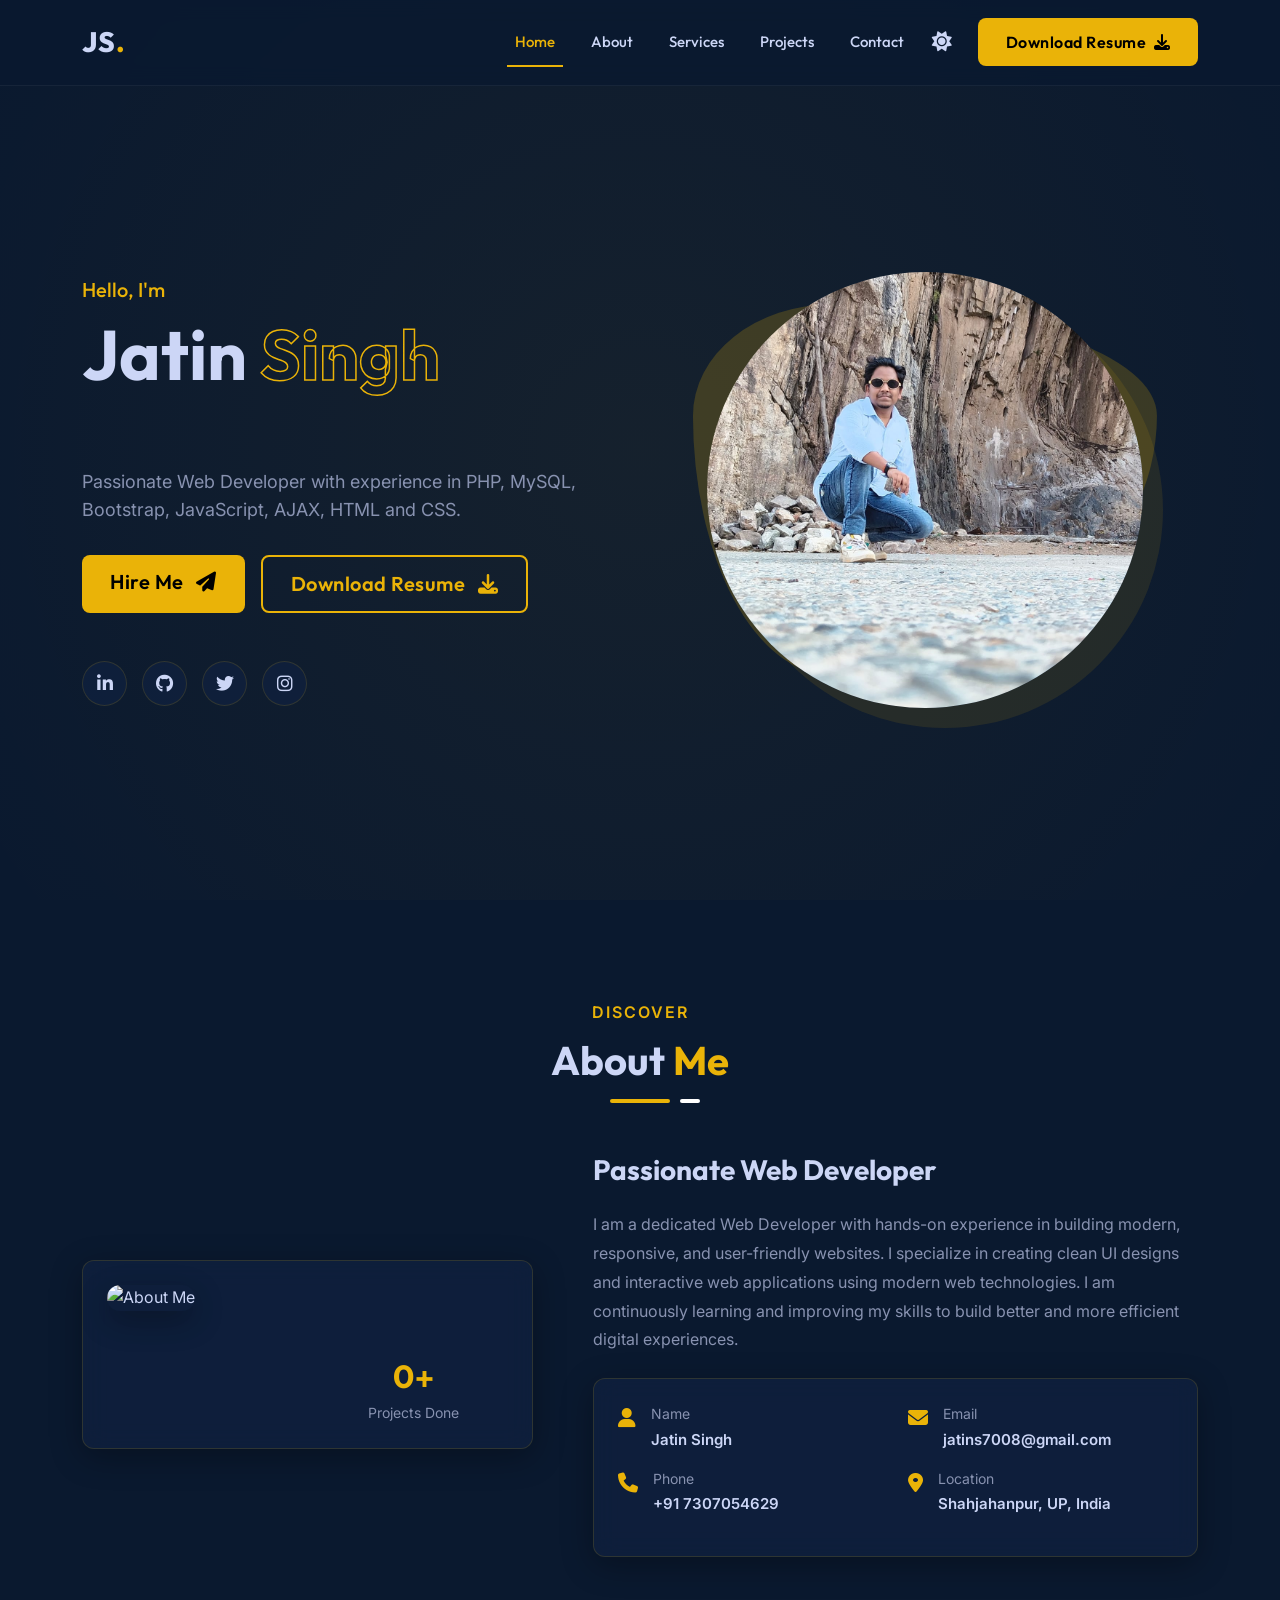
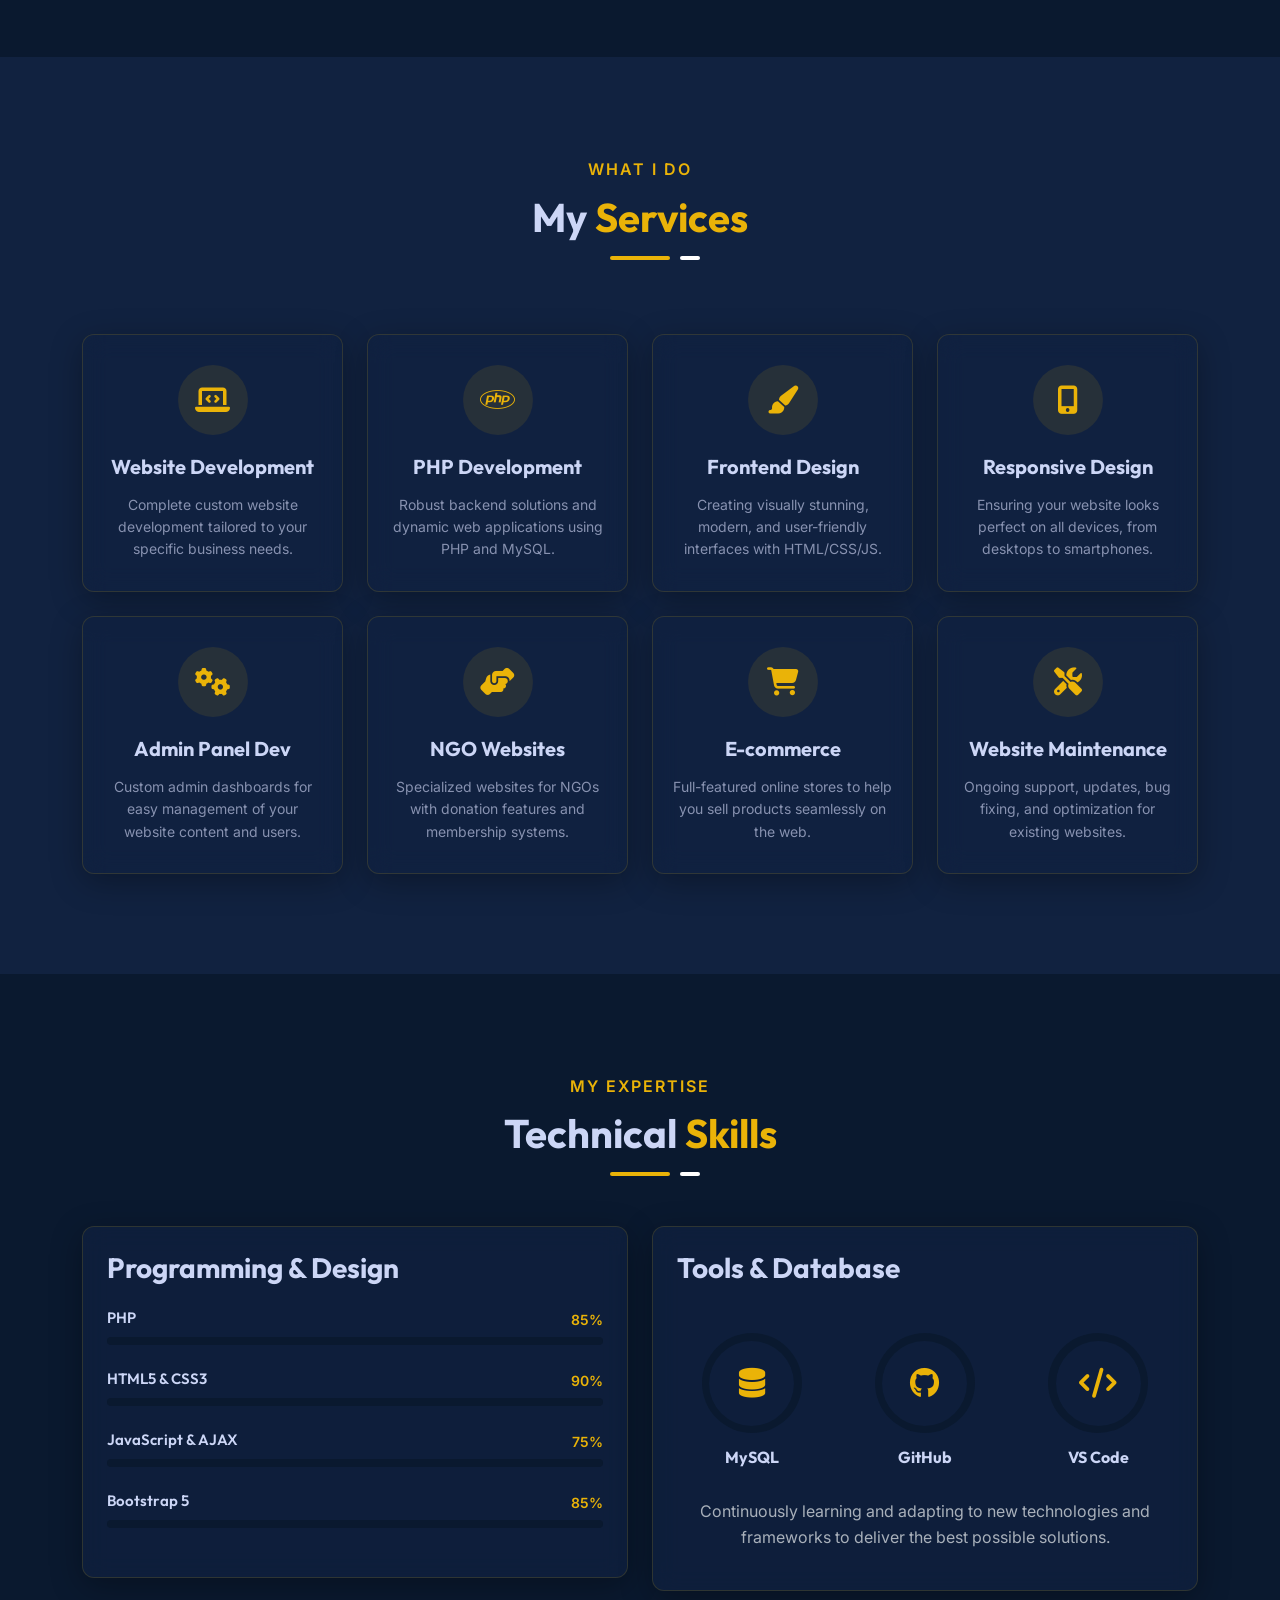
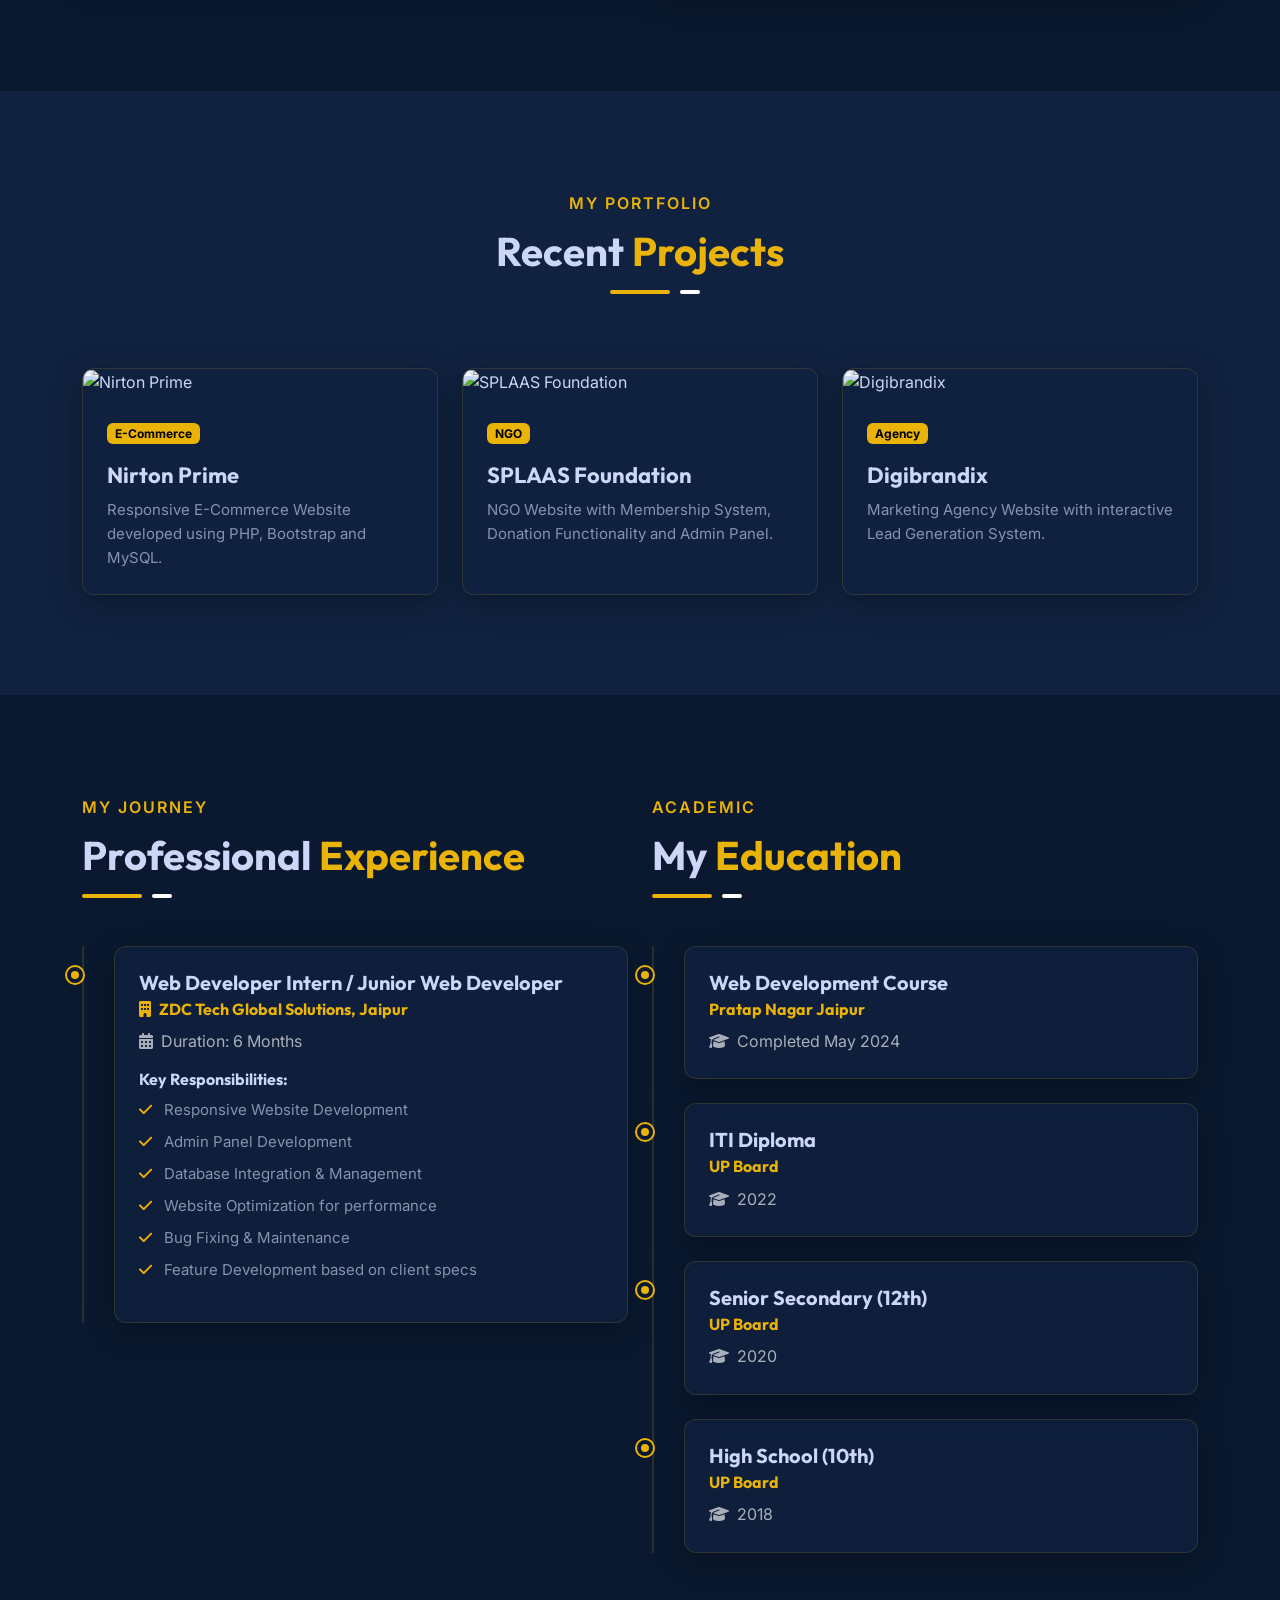
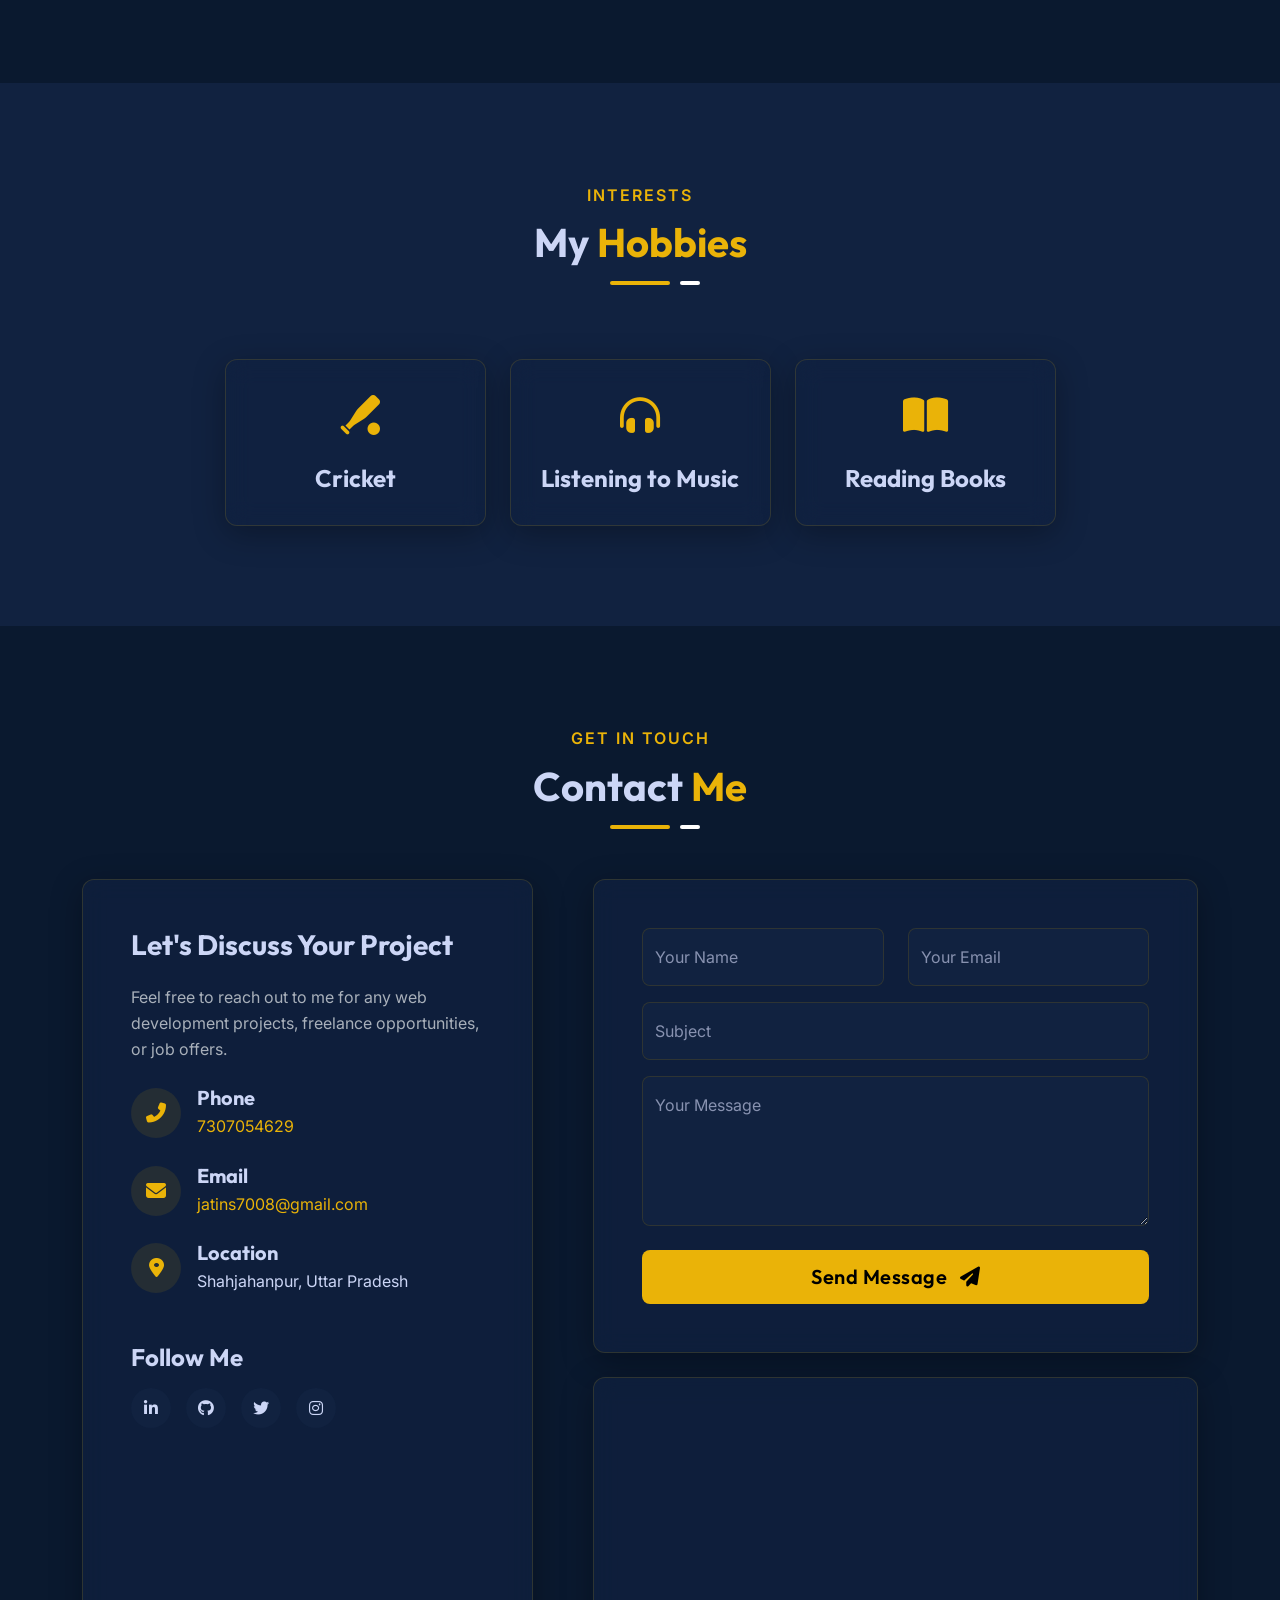
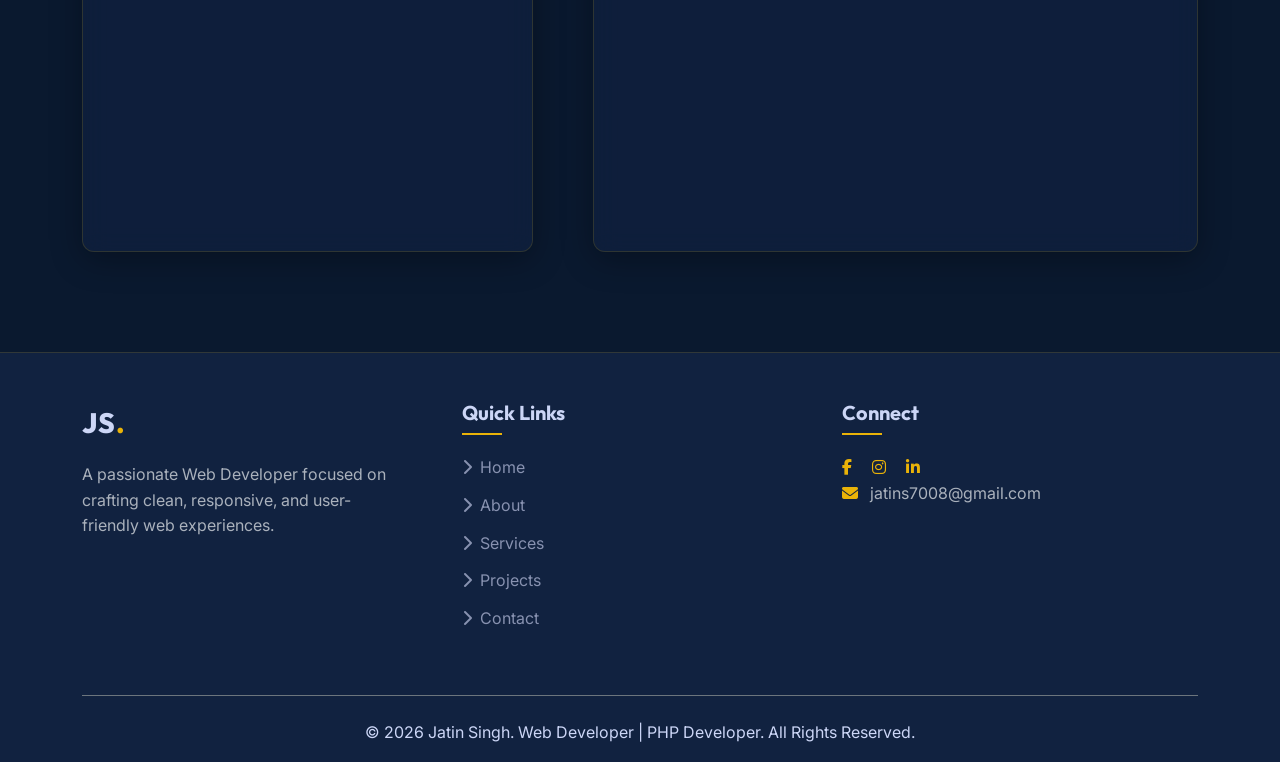
==== index.html @ ca3de773 "Add files via upload" ====
<!DOCTYPE html>
<html lang="en" data-bs-theme="dark">

<head>
    <meta charset="UTF-8">
    <meta name="viewport" content="width=device-width, initial-scale=1.0">
    <title>Jatin Singh | Web Developer</title>
    <meta name="description"
        content="Portfolio of Jatin Singh, a passionate Web Developer skilled in PHP, MySQL, Bootstrap, JavaScript, HTML, and CSS.">
    <meta name="keywords" content="Jatin Singh, Web Developer, PHP Developer, Frontend Designer, Portfolio">

    <!-- Bootstrap 5 CSS -->
    <link href="https://cdn.jsdelivr.net/npm/bootstrap@5.3.2/dist/css/bootstrap.min.css" rel="stylesheet">
    <!-- AOS Animation CSS -->
    <link href="https://unpkg.com/aos@2.3.1/dist/aos.css" rel="stylesheet">
    <!-- Font Awesome -->
    <link rel="stylesheet" href="https://cdnjs.cloudflare.com/ajax/libs/font-awesome/6.4.2/css/all.min.css">
    <!-- Google Fonts -->
    <link
        href="https://fonts.googleapis.com/css2?family=Inter:wght@300;400;500;600;700&family=Outfit:wght@400;500;600;700;800&display=swap"
        rel="stylesheet">
    <!-- Custom CSS -->
    <link rel="stylesheet" href="style.css">
</head>

<body class="dark-mode" id="body">
    <!-- Preloader -->
    <div id="preloader">
        <div class="loader-content">
            <span class="logo-text">JATIN SINGH<span>.</span></span>
            <div class="loading-bar"></div>
        </div>
    </div>

    <!-- Scroll To Top Button -->
    <button id="scrollToTopBtn" title="Go to top"><i class="fas fa-arrow-up"></i></button>
    <!-- Navbar -->
    <nav class="navbar navbar-expand-lg fixed-top glass-navbar" id="navbar">
        <div class="container">
            <a class="navbar-brand logo" href="#home">JS<span>.</span></a>
            <button class="navbar-toggler" type="button" data-bs-toggle="collapse" data-bs-target="#navbarNav"
                aria-controls="navbarNav" aria-expanded="false" aria-label="Toggle navigation">
                <i class="fas fa-bars"></i>
            </button>
            <div class="collapse navbar-collapse" id="navbarNav">
                <ul class="navbar-nav ms-auto align-items-center">
                    <li class="nav-item"><a class="nav-link active" href="#home">Home</a></li>
                    <li class="nav-item"><a class="nav-link" href="#about">About</a></li>
                    <li class="nav-item"><a class="nav-link" href="#services">Services</a></li>
                    <li class="nav-item"><a class="nav-link" href="#projects">Projects</a></li>
                    <li class="nav-item"><a class="nav-link" href="#contact">Contact</a></li>
                    <li class="nav-item">
                        <button id="theme-toggle" class="theme-toggle-btn" aria-label="Toggle theme">
                            <i class="fas fa-sun" id="theme-icon"></i>
                        </button>
                    </li>
                    <li class="nav-item ms-lg-3 mt-3 mt-lg-0">
                        <a href="Jatin_Singh_Professional_Resume (1).pdf" class="btn btn-primary btn-download" download>
                            Download Resume <i class="fas fa-download ms-1"></i>
                        </a>
                    </li>
                </ul>
            </div>
        </div>
    </nav>

    <!-- Hero Section -->
    <section id="home" class="hero-section d-flex align-items-center">
        <div class="animated-bg"></div>
        <div class="container">
            <div class="row align-items-center flex-column-reverse flex-lg-row mt-5 mt-lg-0">
                <div class="col-lg-6 hero-content text-center text-lg-start" data-aos="fade-right"
                    data-aos-duration="1000">
                    <p class="greeting">Hello, I'm</p>
                    <h1 class="name">Jatin <span>Singh</span></h1>
                    <h2 class="typing-container">
                        <span class="typing-text"></span><span class="cursor">&nbsp;</span>
                    </h2>
                    <p class="intro">
                        Passionate Web Developer with experience in PHP, MySQL, Bootstrap, JavaScript, AJAX, HTML and
                        CSS.
                    </p>
                    <div class="hero-buttons d-flex justify-content-center justify-content-lg-start gap-3 mt-4">
                        <a href="#contact" class="btn btn-primary btn-lg">Hire Me <i
                                class="fas fa-paper-plane ms-2"></i></a>
                        <a href="Jatin_Singh_Professional_Resume (1).pdf" class="btn btn-outline-light btn-lg" download>Download Resume
                            <i class="fas fa-download ms-2"></i></a>
                    </div>
                    <div class="social-icons mt-5">
                        <a href="https://www.linkedin.com/jobs/" target="_blank" class="social-icon" aria-label="LinkedIn"><i
                                class="fab fa-linkedin-in"></i></a>
                        <a href="https://github.com/" target="_blank" class="social-icon" aria-label="GitHub"><i
                                class="fab fa-github"></i></a>
                        <a href="https://x.com/" target="_blank" class="social-icon" aria-label="Twitter"><i
                                class="fab fa-twitter"></i></a>
                        <a href="https://www.instagram.com/" target="_blank" class="social-icon" aria-label="Instagram"><i
                                class="fab fa-instagram"></i></a>
                    </div>
                </div>
                <div class="col-lg-6 mb-5 mb-lg-0" data-aos="fade-left" data-aos-duration="1000">
                    <div class="hero-image-container">
                        <div class="blob-shape"></div>
                        <img src="singhjatin.jpeg"
                            alt="Jatin Singh" class="hero-image img-fluid">
                    </div>
                </div>
            </div>
        </div>
    </section>

    <!-- About Section -->
    <section id="about" class="section-padding">
        <div class="container">
            <div class="section-title text-center" data-aos="fade-up">
                <span class="subtitle">Discover</span>
                <h2>About <span>Me</span></h2>
                <div class="line"></div>
            </div>

            <div class="row align-items-center mt-5">
                <div class="col-lg-5" data-aos="fade-right">
                    <div class="about-img-wrapper glass-card p-4">
                        <img src="https://images.unsplash.com/photo-1461749280684-dccba630e2f6?ixlib=rb-4.0.3&auto=format&fit=crop&w=800&q=80"
                            alt="About Me" class="img-fluid rounded-4 mb-3">
                        <div class="row text-center mt-4">
                            <div class="col-6">
                            </div>
                            <div class="col-6">
                                <div class="stat-box">
                                    <h3 class="counter" data-target="15">0</h3><span>+</span>
                                    <p>Projects Done</p>
                                </div>
                            </div>
                        </div>
                    </div>
                </div>
                <div class="col-lg-7 mt-5 mt-lg-0 ps-lg-5" data-aos="fade-left">
<h3 class="mb-4">Passionate Web Developer</h3>
<p class="about-text">
I am a dedicated Web Developer with hands-on experience in building modern, responsive, and user-friendly websites. 
I specialize in creating clean UI designs and interactive web applications using modern web technologies. 
I am continuously learning and improving my skills to build better and more efficient digital experiences.
</p>
                    <div class="profile-info glass-card p-4 mt-4">
                        <div class="row">
                            <div class="col-md-6 mb-3">
                                <div class="info-item">
                                    <i class="fas fa-user"></i>
                                    <div>
                                        <span class="label">Name</span>
                                        <span class="value">Jatin Singh</span>
                                    </div>
                                </div>
                            </div>
                            <div class="col-md-6 mb-3">
                                <div class="info-item">
                                    <i class="fas fa-envelope"></i>
                                    <div>
                                        <span class="label">Email</span>
                                        <span class="value"><a
                                                href="mailto:jatins7008@gmail.com">jatins7008@gmail.com</a></span>
                                    </div>
                                </div>
                            </div>
                            <div class="col-md-6 mb-3">
                                <div class="info-item">
                                    <i class="fas fa-phone"></i>
                                    <div>
                                        <span class="label">Phone</span>
                                        <span class="value"><a href="tel:+917307054629">+91 7307054629</a></span>
                                    </div>
                                </div>
                            </div>
                            <div class="col-md-6 mb-3">
                                <div class="info-item">
                                    <i class="fas fa-map-marker-alt"></i>
                                    <div>
                                        <span class="label">Location</span>
                                        <span class="value">Shahjahanpur, UP, India</span>
                                    </div>
                                </div>
                            </div>
                        </div>
                    </div>
                </div>
            </div>
        </div>
    </section>

    <!-- Services Section -->
    <section id="services" class="section-padding bg-alt">
        <div class="container">
            <div class="section-title text-center" data-aos="fade-up">
                <span class="subtitle">What I Do</span>
                <h2>My <span>Services</span></h2>
                <div class="line"></div>
            </div>

            <div class="row mt-5 g-4">
                <!-- Service 1 -->
                <div class="col-lg-3 col-md-6" data-aos="fade-up" data-aos-delay="100">
                    <div class="service-card glass-card">
                        <div class="icon-box"><i class="fas fa-laptop-code"></i></div>
                        <h3>Website Development</h3>
                        <p>Complete custom website development tailored to your specific business needs.</p>
                    </div>
                </div>
                <!-- Service 2 -->
                <div class="col-lg-3 col-md-6" data-aos="fade-up" data-aos-delay="200">
                    <div class="service-card glass-card">
                        <div class="icon-box"><i class="fab fa-php"></i></div>
                        <h3>PHP Development</h3>
                        <p>Robust backend solutions and dynamic web applications using PHP and MySQL.</p>
                    </div>
                </div>
                <!-- Service 3 -->
                <div class="col-lg-3 col-md-6" data-aos="fade-up" data-aos-delay="300">
                    <div class="service-card glass-card">
                        <div class="icon-box"><i class="fas fa-paint-brush"></i></div>
                        <h3>Frontend Design</h3>
                        <p>Creating visually stunning, modern, and user-friendly interfaces with HTML/CSS/JS.</p>
                    </div>
                </div>
                <!-- Service 4 -->
                <div class="col-lg-3 col-md-6" data-aos="fade-up" data-aos-delay="400">
                    <div class="service-card glass-card">
                        <div class="icon-box"><i class="fas fa-mobile-alt"></i></div>
                        <h3>Responsive Design</h3>
                        <p>Ensuring your website looks perfect on all devices, from desktops to smartphones.</p>
                    </div>
                </div>
                <!-- Service 5 -->
                <div class="col-lg-3 col-md-6" data-aos="fade-up" data-aos-delay="500">
                    <div class="service-card glass-card">
                        <div class="icon-box"><i class="fas fa-cogs"></i></div>
                        <h3>Admin Panel Dev</h3>
                        <p>Custom admin dashboards for easy management of your website content and users.</p>
                    </div>
                </div>
                <!-- Service 6 -->
                <div class="col-lg-3 col-md-6" data-aos="fade-up" data-aos-delay="600">
                    <div class="service-card glass-card">
                        <div class="icon-box"><i class="fas fa-hands-helping"></i></div>
                        <h3>NGO Websites</h3>
                        <p>Specialized websites for NGOs with donation features and membership systems.</p>
                    </div>
                </div>
                <!-- Service 7 -->
                <div class="col-lg-3 col-md-6" data-aos="fade-up" data-aos-delay="700">
                    <div class="service-card glass-card">
                        <div class="icon-box"><i class="fas fa-shopping-cart"></i></div>
                        <h3>E-commerce</h3>
                        <p>Full-featured online stores to help you sell products seamlessly on the web.</p>
                    </div>
                </div>
                <!-- Service 8 -->
                <div class="col-lg-3 col-md-6" data-aos="fade-up" data-aos-delay="800">
                    <div class="service-card glass-card">
                        <div class="icon-box"><i class="fas fa-tools"></i></div>
                        <h3>Website Maintenance</h3>
                        <p>Ongoing support, updates, bug fixing, and optimization for existing websites.</p>
                    </div>
                </div>
            </div>
        </div>
    </section>

    <!-- Skills Section -->
    <section id="skills" class="section-padding">
        <div class="container">
            <div class="section-title text-center" data-aos="fade-up">
                <span class="subtitle">My Expertise</span>
                <h2>Technical <span>Skills</span></h2>
                <div class="line"></div>
            </div>

            <div class="row mt-5">
                <div class="col-lg-6" data-aos="fade-right">
                    <div class="skills-content glass-card p-4">
                        <h3 class="mb-4">Programming & Design</h3>

                        <div class="skill-item">
                            <div class="d-flex justify-content-between">
                                <h5>PHP</h5>
                                <span>85%</span>
                            </div>
                            <div class="progress">
                                <div class="progress-bar" role="progressbar" style="width: 0%" data-width="85%"></div>
                            </div>
                        </div>

                        <div class="skill-item">
                            <div class="d-flex justify-content-between">
                                <h5>HTML5 & CSS3</h5>
                                <span>90%</span>
                            </div>
                            <div class="progress">
                                <div class="progress-bar" role="progressbar" style="width: 0%" data-width="90%"></div>
                            </div>
                        </div>

                        <div class="skill-item">
                            <div class="d-flex justify-content-between">
                                <h5>JavaScript & AJAX</h5>
                                <span>75%</span>
                            </div>
                            <div class="progress">
                                <div class="progress-bar" role="progressbar" style="width: 0%" data-width="75%"></div>
                            </div>
                        </div>

                        <div class="skill-item">
                            <div class="d-flex justify-content-between">
                                <h5>Bootstrap 5</h5>
                                <span>85%</span>
                            </div>
                            <div class="progress">
                                <div class="progress-bar" role="progressbar" style="width: 0%" data-width="85%"></div>
                            </div>
                        </div>
                    </div>
                </div>

                <div class="col-lg-6 mt-4 mt-lg-0" data-aos="fade-left">
                    <div class="skills-content glass-card p-4 h-100">
                        <h3 class="mb-4">Tools & Database</h3>

                        <div class="row text-center mt-4 g-4">
                            <div class="col-6 col-md-4">
                                <div class="circular-skill">
                                    <div class="circle" data-percent="80">
                                        <i class="fas fa-database text-primary"></i>
                                    </div>
                                    <h4>MySQL</h4>
                                </div>
                            </div>
                            <div class="col-6 col-md-4">
                                <div class="circular-skill">
                                    <div class="circle" data-percent="75">
                                        <i class="fab fa-github text-primary"></i>
                                    </div>
                                    <h4>GitHub</h4>
                                </div>
                            </div>
                            <div class="col-6 col-md-4">
                                <div class="circular-skill">
                                    <div class="circle" data-percent="90">
                                        <i class="fas fa-code text-primary"></i>
                                    </div>
                                    <h4>VS Code</h4>
                                </div>
                            </div>
                        </div>
                        <div class="mt-4 text-center">
                            <p class="text-muted">Continuously learning and adapting to new technologies and frameworks
                                to deliver the best possible solutions.</p>
                        </div>
                    </div>
                </div>
            </div>
        </div>
    </section>

    <!-- Projects Section -->
    <section id="projects" class="section-padding bg-alt">
        <div class="container">
            <div class="section-title text-center" data-aos="fade-up">
                <span class="subtitle">My Portfolio</span>
                <h2>Recent <span>Projects</span></h2>
                <div class="line"></div>
            </div>

            <div class="row mt-5 g-4">
                <!-- Project 1 -->
                <div class="col-lg-4 col-md-6" data-aos="fade-up" data-aos-delay="100">
                    <div class="project-card glass-card">
                        <div class="project-img">
                            <img src="https://images.unsplash.com/photo-1661956602116-aa6865609028?ixlib=rb-4.0.3&auto=format&fit=crop&w=800&q=80"
                                alt="Nirton Prime" class="img-fluid">
                            <div class="project-overlay">
                                <a href="https://nirtonprime.in" target="_blank" class="btn btn-primary btn-sm mx-1"><i
                                        class="fas fa-external-link-alt"></i> Live</a>
                                <button class="btn btn-light btn-sm mx-1" data-bs-toggle="modal"
                                    data-bs-target="#projectModal1"><i class="fas fa-info-circle"></i> Details</button>
                            </div>
                        </div>
                        <div class="project-content p-4">
                            <span class="badge bg-primary mb-2">E-Commerce</span>
                            <h3>Nirton Prime</h3>
                            <p>Responsive E-Commerce Website developed using PHP, Bootstrap and MySQL.</p>
                        </div>
                    </div>
                </div>

                <!-- Project 2 -->
                <div class="col-lg-4 col-md-6" data-aos="fade-up" data-aos-delay="200">
                    <div class="project-card glass-card">
                        <div class="project-img">
                            <img src="https://images.unsplash.com/photo-1469571486292-0ba58a3f068b?ixlib=rb-4.0.3&auto=format&fit=crop&w=800&q=80"
                                alt="SPLAAS Foundation" class="img-fluid">
                            <div class="project-overlay">
                                <a href="https://splaas.in" target="_blank" class="btn btn-primary btn-sm mx-1"><i
                                        class="fas fa-external-link-alt"></i> Live</a>
                                <button class="btn btn-light btn-sm mx-1" data-bs-toggle="modal"
                                    data-bs-target="#projectModal2"><i class="fas fa-info-circle"></i> Details</button>
                            </div>
                        </div>
                        <div class="project-content p-4">
                            <span class="badge bg-primary mb-2">NGO</span>
                            <h3>SPLAAS Foundation</h3>
                            <p>NGO Website with Membership System, Donation Functionality and Admin Panel.</p>
                        </div>
                    </div>
                </div>

                <!-- Project 3 -->
                <div class="col-lg-4 col-md-6" data-aos="fade-up" data-aos-delay="300">
                    <div class="project-card glass-card">
                        <div class="project-img">
                            <img src="https://images.unsplash.com/photo-1460925895917-afdab827c52f?ixlib=rb-4.0.3&auto=format&fit=crop&w=800&q=80"
                                alt="Digibrandix" class="img-fluid">
                            <div class="project-overlay">
                                <a href="https://digibrandix.com" target="_blank" class="btn btn-primary btn-sm mx-1"><i
                                        class="fas fa-external-link-alt"></i> Live</a>
                                <button class="btn btn-light btn-sm mx-1" data-bs-toggle="modal"
                                    data-bs-target="#projectModal3"><i class="fas fa-info-circle"></i> Details</button>
                            </div>
                        </div>
                        <div class="project-content p-4">
                            <span class="badge bg-primary mb-2">Agency</span>
                            <h3>Digibrandix</h3>
                            <p>Marketing Agency Website with interactive Lead Generation System.</p>
                        </div>
                    </div>
                </div>
            </div>
        </div>
    </section>

    <!-- Project Modals -->
    <!-- Modal 1 -->
    <div class="modal fade" id="projectModal1" tabindex="-1" aria-hidden="true">
        <div class="modal-dialog modal-dialog-centered">
            <div class="modal-content glass-card border-0">
                <div class="modal-header border-bottom-0">
                    <h5 class="modal-title">Nirton Prime Details</h5>
                    <button type="button" class="btn-close btn-close-white" data-bs-dismiss="modal"
                        aria-label="Close"></button>
                </div>
                <div class="modal-body">
                    <img src="https://images.unsplash.com/photo-1661956602116-aa6865609028?ixlib=rb-4.0.3&auto=format&fit=crop&w=800&q=80"
                        class="img-fluid rounded mb-3" alt="Nirton Prime">
                    <p>A full-fledged responsive E-Commerce platform built from scratch. Features include product
                        catalog, shopping cart, user authentication, and secure checkout simulation.</p>
                    <div class="mt-3">
                        <strong>Technologies Used:</strong>
                        <div class="mt-2">
                            <span class="badge bg-secondary me-1">PHP</span>
                            <span class="badge bg-secondary me-1">MySQL</span>
                            <span class="badge bg-secondary me-1">Bootstrap 5</span>
                            <span class="badge bg-secondary">JavaScript</span>
                        </div>
                    </div>
                </div>
            </div>
        </div>
    </div>

    <!-- Modal 2 -->
    <div class="modal fade" id="projectModal2" tabindex="-1" aria-hidden="true">
        <div class="modal-dialog modal-dialog-centered">
            <div class="modal-content glass-card border-0">
                <div class="modal-header border-bottom-0">
                    <h5 class="modal-title">SPLAAS Foundation Details</h5>
                    <button type="button" class="btn-close btn-close-white" data-bs-dismiss="modal"
                        aria-label="Close"></button>
                </div>
                <div class="modal-body">
                    <img src="https://images.unsplash.com/photo-1469571486292-0ba58a3f068b?ixlib=rb-4.0.3&auto=format&fit=crop&w=800&q=80"
                        class="img-fluid rounded mb-3" alt="SPLAAS Foundation">
                    <p>A comprehensive web portal for an NGO. Includes custom membership registration, secure donation
                        flow tracking, and a powerful admin panel to manage records and content.</p>
                    <div class="mt-3">
                        <strong>Technologies Used:</strong>
                        <div class="mt-2">
                            <span class="badge bg-secondary me-1">PHP</span>
                            <span class="badge bg-secondary me-1">MySQL</span>
                            <span class="badge bg-secondary me-1">AJAX</span>
                            <span class="badge bg-secondary">Bootstrap</span>
                        </div>
                    </div>
                </div>
            </div>
        </div>
    </div>

    <!-- Modal 3 -->
    <div class="modal fade" id="projectModal3" tabindex="-1" aria-hidden="true">
        <div class="modal-dialog modal-dialog-centered">
            <div class="modal-content glass-card border-0">
                <div class="modal-header border-bottom-0">
                    <h5 class="modal-title">Digibrandix Details</h5>
                    <button type="button" class="btn-close btn-close-white" data-bs-dismiss="modal"
                        aria-label="Close"></button>
                </div>
                <div class="modal-body">
                    <img src="https://images.unsplash.com/photo-1460925895917-afdab827c52f?ixlib=rb-4.0.3&auto=format&fit=crop&w=800&q=80"
                        class="img-fluid rounded mb-3" alt="Digibrandix">
                    <p>A sleek, high-performance website for a marketing agency designed to maximize conversions.
                        Integrates a custom lead generation system and CRM connection.</p>
                    <div class="mt-3">
                        <strong>Technologies Used:</strong>
                        <div class="mt-2">
                            <span class="badge bg-secondary me-1">HTML5/CSS3</span>
                            <span class="badge bg-secondary me-1">JavaScript</span>
                            <span class="badge bg-secondary me-1">PHP</span>
                            <span class="badge bg-secondary">MySQL</span>
                        </div>
                    </div>
                </div>
            </div>
        </div>
    </div>

    <!-- Experience & Education Section -->
    <section id="resume" class="section-padding">
        <div class="container">
            <div class="row">
                <!-- Experience -->
                <div class="col-lg-6 mb-5 mb-lg-0" data-aos="fade-right">
                    <div class="section-title mb-5">
                        <span class="subtitle">My Journey</span>
                        <h2>Professional <span>Experience</span></h2>
                        <div class="line ms-0"></div>
                    </div>

                    <div class="timeline-wrapper">
                        <div class="timeline-item glass-card p-4">
                            <div class="timeline-dot"></div>
                            <h4 class="role">Web Developer Intern / Junior Web Developer</h4>
                            <h5 class="company text-primary"><i class="fas fa-building me-2"></i>ZDC Tech Global
                                Solutions, Jaipur</h5>
                            <span class="duration text-muted d-block mb-3"><i
                                    class="fas fa-calendar-alt me-2"></i>Duration: 6 Months</span>

                            <h6 class="mb-2">Key Responsibilities:</h6>
                            <ul class="responsibilities-list">
                                <li><i class="fas fa-check text-primary me-2"></i> Responsive Website Development</li>
                                <li><i class="fas fa-check text-primary me-2"></i> Admin Panel Development</li>
                                <li><i class="fas fa-check text-primary me-2"></i> Database Integration & Management
                                </li>
                                <li><i class="fas fa-check text-primary me-2"></i> Website Optimization for performance
                                </li>
                                <li><i class="fas fa-check text-primary me-2"></i> Bug Fixing & Maintenance</li>
                                <li><i class="fas fa-check text-primary me-2"></i> Feature Development based on client
                                    specs</li>
                            </ul>
                        </div>
                    </div>
                </div>

                <!-- Education -->
                <div class="col-lg-6" data-aos="fade-left">
                    <div class="section-title mb-5">
                        <span class="subtitle">Academic</span>
                        <h2>My <span>Education</span></h2>
                        <div class="line ms-0"></div>
                    </div>

                    <div class="timeline-wrapper">
                        <div class="timeline-item glass-card p-4 mb-4">
                            <div class="timeline-dot"></div>
                            <h4>Web Development Course</h4>
                            <h5 class="institution text-primary">Pratap Nagar Jaipur</h5>
                            <span class="year text-muted"><i class="fas fa-graduation-cap me-2"></i>Completed May
                                2024</span>
                        </div>

                        <div class="timeline-item glass-card p-4 mb-4">
                            <div class="timeline-dot"></div>
                            <h4>ITI Diploma</h4>
                            <h5 class="institution text-primary">UP Board</h5>
                            <span class="year text-muted"><i class="fas fa-graduation-cap me-2"></i>2022</span>
                        </div>

                        <div class="timeline-item glass-card p-4 mb-4">
                            <div class="timeline-dot"></div>
                            <h4>Senior Secondary (12th)</h4>
                            <h5 class="institution text-primary">UP Board</h5>
                            <span class="year text-muted"><i class="fas fa-graduation-cap me-2"></i>2020</span>
                        </div>

                        <div class="timeline-item glass-card p-4">
                            <div class="timeline-dot"></div>
                            <h4>High School (10th)</h4>
                            <h5 class="institution text-primary">UP Board</h5>
                            <span class="year text-muted"><i class="fas fa-graduation-cap me-2"></i>2018</span>
                        </div>
                    </div>
                </div>
            </div>
        </div>
    </section>

    <!-- Hobbies Section -->
    <section id="hobbies" class="section-padding bg-alt">
        <div class="container">
            <div class="section-title text-center" data-aos="fade-up">
                <span class="subtitle">Interests</span>
                <h2>My <span>Hobbies</span></h2>
                <div class="line"></div>
            </div>

            <div class="row justify-content-center mt-5 g-4">
                <div class="col-lg-3 col-md-4 col-sm-6" data-aos="zoom-in" data-aos-delay="100">
                    <div class="hobby-card glass-card text-center p-4">
                        <div class="hobby-icon mb-3">
                            <i class="fas fa-cricket"></i>
                            <!-- Note: Using baseball-bat-ball or similar if cricket missing, but let's use a generic ball or person-batting -->
                            <i class="fas fa-baseball-bat-ball"></i>
                        </div>
                        <h4>Cricket</h4>
                    </div>
                </div>
                <div class="col-lg-3 col-md-4 col-sm-6" data-aos="zoom-in" data-aos-delay="200">
                    <div class="hobby-card glass-card text-center p-4">
                        <div class="hobby-icon mb-3">
                            <i class="fas fa-headphones-alt"></i>
                        </div>
                        <h4>Listening to Music</h4>
                    </div>
                </div>
                <div class="col-lg-3 col-md-4 col-sm-6" data-aos="zoom-in" data-aos-delay="300">
                    <div class="hobby-card glass-card text-center p-4">
                        <div class="hobby-icon mb-3">
                            <i class="fas fa-book-open"></i>
                        </div>
                        <h4>Reading Books</h4>
                    </div>
                </div>
            </div>
        </div>
    </section>

    <!-- Contact Section -->
    <section id="contact" class="section-padding">
        <div class="container">
            <div class="section-title text-center" data-aos="fade-up">
                <span class="subtitle">Get In Touch</span>
                <h2>Contact <span>Me</span></h2>
                <div class="line"></div>
            </div>

            <div class="row mt-5">
                <div class="col-lg-5 mb-5 mb-lg-0" data-aos="fade-right">
                    <div class="contact-info glass-card p-5 h-100">
                        <h3 class="mb-4">Let's Discuss Your Project</h3>
                        <p class="text-muted mb-4">Feel free to reach out to me for any web development projects,
                            freelance opportunities, or job offers.</p>

                        <div class="contact-item d-flex align-items-center mb-4">
                            <div class="icon-box-sm">
                                <i class="fas fa-phone-alt"></i>
                            </div>
                            <div class="ms-3">
                                <h5 class="mb-1">Phone</h5>
                                <a href="tel:+917307054629" class="text-decoration-none">7307054629</a>
                            </div>
                        </div>

                        <div class="contact-item d-flex align-items-center mb-4">
                            <div class="icon-box-sm">
                                <i class="fas fa-envelope"></i>
                            </div>
                            <div class="ms-3">
                                <h5 class="mb-1">Email</h5>
                                <a href="mailto:jatins7008@gmail.com"
                                    class="text-decoration-none">jatins7008@gmail.com</a>
                            </div>
                        </div>

                        <div class="contact-item d-flex align-items-center mb-5">
                            <div class="icon-box-sm">
                                <i class="fas fa-map-marker-alt"></i>
                            </div>
                            <div class="ms-3">
                                <h5 class="mb-1">Location</h5>
                                <span>Shahjahanpur, Uttar Pradesh</span>
                            </div>
                        </div>

                        <h4>Follow Me</h4>
                        <div class="social-icons-contact mt-3">
                            <a href="https://www.linkedin.com/jobs/" class="social-icon-sm"><i class="fab fa-linkedin-in"></i></a>
                            <a href="https://github.com/" class="social-icon-sm"><i class="fab fa-github"></i></a>
                            <a href="https://x.com/" class="social-icon-sm"><i class="fab fa-twitter"></i></a>
                            <a href="" class="social-icon-sm"><i class="fab fa-instagram"></i></a>
                        </div>
                    </div>
                </div>

                <div class="col-lg-7 ps-lg-5" data-aos="fade-left">
                    <div class="contact-form-wrapper glass-card p-5">
                        <form id="contactForm">
                            <div class="row">
                                <div class="col-md-6 mb-3">
                                    <div class="form-floating">
                                        <input type="text" name="name" class="form-control" id="name"
                                            placeholder="Your Name" required>
                                        <label for="name">Your Name</label>
                                    </div>
                                </div>
                                <div class="col-md-6 mb-3">
                                    <div class="form-floating">
                                        <input type="email" name="email" class="form-control" id="email"
                                            placeholder="Your Email" required>
                                        <label for="email">Your Email</label>
                                    </div>
                                </div>
                                <div class="col-12 mb-3">
                                    <div class="form-floating">
                                        <input type="text" name="subject" class="form-control" id="subject"
                                            placeholder="Subject" required>
                                        <label for="subject">Subject</label>
                                    </div>
                                </div>
                                <div class="col-12 mb-4">
                                    <div class="form-floating">
                                        <textarea name="message" class="form-control" id="message" placeholder="Message"
                                            style="height: 150px" required></textarea>
                                        <label for="message">Your Message</label>
                                    </div>
                                </div>
                                <div class="col-12">
                                    <button type="submit" class="btn btn-primary btn-lg w-100">Send Message <i
                                            class="fas fa-paper-plane ms-2"></i></button>
                                </div>
                            </div>
                        </form>
                    </div>

                    <!-- Map Placeholder -->
                    <div class="map-container glass-card p-2 mt-4" data-aos="fade-up">
                        <iframe
                            src="https://www.google.com/maps/embed?pb=!1m18!1m12!1m3!1d14109.924970551272!2d79.90359744106118!3d27.85648368140479!2m3!1f0!2f0!3f0!3m2!1i1024!2i768!4f13.1!3m3!1m2!1s0x399fa34bb3f2cf65%3A0x32c47eeeb488eeb0!2sDalel%20Ganj%2C%20Shahjahanpur%2C%20Uttar%20Pradesh%20242001!5e0!3m2!1sen!2sin!4v1781244238544!5m2!1sen!2sin"
                            width="600" height="450" style="border:0;" allowfullscreen="" loading="lazy"
                            referrerpolicy="no-referrer-when-downgrade"></iframe>
                    </div>
                </div>
            </div>
        </div>
    </section>

    <!-- Footer -->
    <footer class="footer pt-5 pb-3">
        <div class="container">
            <div class="row">
                <div class="col-lg-4 mb-4 mb-lg-0">
                    <a class="navbar-brand logo mb-3 d-block" href="#home">JS<span>.</span></a>
                    <p class="text-muted pe-lg-5">A passionate Web Developer focused on crafting clean, responsive, and
                        user-friendly web experiences.</p>
                </div>
                <div class="col-lg-4 mb-4 mb-lg-0">
                    <h4 class="footer-title">Quick Links</h4>
                    <ul class="footer-links">
                        <li><a href="#home"><i class="fas fa-chevron-right me-2"></i>Home</a></li>
                        <li><a href="#about"><i class="fas fa-chevron-right me-2"></i>About</a></li>
                        <li><a href="#services"><i class="fas fa-chevron-right me-2"></i>Services</a></li>
                        <li><a href="#projects"><i class="fas fa-chevron-right me-2"></i>Projects</a></li>
                        <li><a href="#contact"><i class="fas fa-chevron-right me-2"></i>Contact</a></li>
                    </ul>
                </div>
                <div class="col-lg-4">
                    <h4 class="footer-title">Connect</h4>
                    <!-- Facebook -->
<a href="https://www.facebook.com/singh.shabh.3979" class="me-3">
  <i class="fab fa-facebook-f"></i>
</a>

<!-- Instagram -->
<a href="https://www.instagram.com/" class="me-3">
  <i class="fab fa-instagram"></i>
</a>

<!-- LinkedIn -->
<a href="https://www.linkedin.com/jobs/">
  <i class="fab fa-linkedin-in"></i>
</a>
    <p class="text-muted"><i class="fas fa-envelope me-2 text-primary"></i> jatins7008@gmail.com</p>
                </div>
            </div>

            <div class="footer-bottom text-center mt-5 pt-4 border-top border-secondary">
                <p class="mb-0">&copy; 2026 Jatin Singh. Web Developer | PHP Developer. All Rights Reserved.</p>
            </div>
        </div>
    </footer>

    <!-- Scripts -->
    <!-- Bootstrap JS Bundle with Popper -->
    <script src="https://cdn.jsdelivr.net/npm/bootstrap@5.3.2/dist/js/bootstrap.bundle.min.js"></script>
    <!-- AOS Animation JS -->
    <script src="https://unpkg.com/aos@2.3.1/dist/aos.js"></script>
    <!-- Typed JS -->
    <script src="https://cdn.jsdelivr.net/npm/typed.js@2.0.12"></script>
    <!-- Custom JS -->
    <script src="script.js"></script>
</body>

</html>
---- style.css ----
/* =========================================
   Variables & Theme Defaults
   ========================================= */
:root {
    /* Colors - Dark Theme (Default) */
    --primary-color: #eab308; /* Gold Accent */
    --primary-hover: #ca8a04;
    --bg-main: #0a192f; /* Dark Blue */
    --bg-alt: #112240; /* Lighter Dark Blue */
    --text-main: #ccd6f6; /* White/Light Blue */
    --text-muted: #8892b0;
    --white: #ffffff;
    
    /* Glassmorphism */
    --glass-bg: rgba(17, 34, 64, 0.7);
    --glass-border: rgba(234, 179, 8, 0.15);
    --glass-shadow: 0 8px 32px 0 rgba(0, 0, 0, 0.3);
    
    /* Typography */
    --font-primary: 'Inter', sans-serif;
    --font-heading: 'Outfit', sans-serif;
    
    /* Utilities */
    --transition: all 0.3s cubic-bezier(0.645, 0.045, 0.355, 1);
    --border-radius: 12px;
}

/* Light Theme Variables */
[data-bs-theme="light"] {
    --bg-main: #f8fafc;
    --bg-alt: #ffffff;
    --text-main: #0f172a;
    --text-muted: #475569;
    --glass-bg: rgba(255, 255, 255, 0.7);
    --glass-border: rgba(234, 179, 8, 0.3);
    --glass-shadow: 0 8px 32px 0 rgba(31, 38, 135, 0.1);
}

/* =========================================
   Reset & Base Styles
   ========================================= */
* {
    margin: 0;
    padding: 0;
    box-sizing: border-box;
}

html {
    scroll-behavior: smooth;
    scroll-padding-top: 80px;
}

body {
    font-family: var(--font-primary);
    background-color: var(--bg-main);
    color: var(--text-main);
    line-height: 1.6;
    overflow-x: hidden;
    transition: var(--transition);
}

h1, h2, h3, h4, h5, h6 {
    font-family: var(--font-heading);
    font-weight: 700;
    color: var(--text-main);
}

a {
    text-decoration: none;
    color: var(--primary-color);
    transition: var(--transition);
}

a:hover {
    color: var(--primary-hover);
}

.section-padding {
    padding: 100px 0;
}

.bg-alt {
    background-color: var(--bg-alt);
}

/* =========================================
   Typography & Utilities
   ========================================= */
.text-primary {
    color: var(--primary-color) !important;
}

.bg-primary {
    background-color: var(--primary-color) !important;
    color: #000 !important;
}

.section-title {
    margin-bottom: 50px;
    position: relative;
}

.section-title .subtitle {
    color: var(--primary-color);
    font-size: 16px;
    font-weight: 600;
    letter-spacing: 2px;
    text-transform: uppercase;
    display: block;
    margin-bottom: 10px;
}

.section-title h2 {
    font-size: 40px;
    margin-bottom: 15px;
}

.section-title h2 span {
    color: var(--primary-color);
}

.section-title .line {
    width: 60px;
    height: 4px;
    background-color: var(--primary-color);
    margin: 0 auto;
    border-radius: 2px;
    position: relative;
}

.section-title .line::after {
    content: '';
    position: absolute;
    width: 20px;
    height: 4px;
    background-color: var(--white);
    right: -30px;
    border-radius: 2px;
}

/* Glassmorphism Card */
.glass-card {
    background: var(--glass-bg);
    backdrop-filter: blur(12px);
    -webkit-backdrop-filter: blur(12px);
    border: 1px solid var(--glass-border);
    box-shadow: var(--glass-shadow);
    border-radius: var(--border-radius);
    transition: var(--transition);
}

.glass-card:hover {
    transform: translateY(-5px);
    border-color: var(--primary-color);
}

/* Buttons */
.btn {
    font-family: var(--font-heading);
    font-weight: 600;
    padding: 12px 28px;
    border-radius: 8px;
    transition: var(--transition);
    letter-spacing: 0.5px;
}

.btn-primary {
    background-color: var(--primary-color);
    color: #000;
    border: none;
}

.btn-primary:hover {
    background-color: var(--primary-hover);
    color: #000;
    transform: translateY(-3px);
    box-shadow: 0 10px 20px rgba(234, 179, 8, 0.3);
}

.btn-outline-light {
    border: 2px solid var(--primary-color);
    color: var(--primary-color);
}

.btn-outline-light:hover {
    background-color: var(--primary-color);
    color: #000;
    transform: translateY(-3px);
}

/* =========================================
   Preloader
   ========================================= */
#preloader {
    position: fixed;
    top: 0;
    left: 0;
    width: 100%;
    height: 100%;
    background-color: var(--bg-main);
    z-index: 9999;
    display: flex;
    justify-content: center;
    align-items: center;
    transition: opacity 0.5s ease;
}

.loader-content {
    text-align: center;
}

.loader-content .logo-text {
    font-size: 40px;
    font-family: var(--font-heading);
    font-weight: 800;
    color: var(--text-main);
    letter-spacing: 2px;
    display: block;
    margin-bottom: 20px;
    animation: pulse 1.5s infinite;
}

.loader-content .logo-text span {
    color: var(--primary-color);
}

.loading-bar {
    width: 150px;
    height: 4px;
    background: var(--bg-alt);
    border-radius: 4px;
    overflow: hidden;
    position: relative;
    margin: 0 auto;
}

.loading-bar::after {
    content: '';
    position: absolute;
    top: 0;
    left: 0;
    height: 100%;
    width: 50%;
    background: var(--primary-color);
    border-radius: 4px;
    animation: loading 1.5s infinite ease-in-out;
}

@keyframes loading {
    0% { left: -50%; }
    100% { left: 100%; }
}

@keyframes pulse {
    0% { opacity: 0.6; transform: scale(0.95); }
    50% { opacity: 1; transform: scale(1); }
    100% { opacity: 0.6; transform: scale(0.95); }
}

/* Scroll To Top */
#scrollToTopBtn {
    position: fixed;
    bottom: 30px;
    right: 30px;
    width: 45px;
    height: 45px;
    border-radius: 50%;
    background-color: var(--primary-color);
    color: #000;
    border: none;
    font-size: 18px;
    cursor: pointer;
    box-shadow: 0 4px 15px rgba(234, 179, 8, 0.4);
    z-index: 99;
    opacity: 0;
    visibility: hidden;
    transition: var(--transition);
    transform: translateY(20px);
}

#scrollToTopBtn.show {
    opacity: 1;
    visibility: visible;
    transform: translateY(0);
}

#scrollToTopBtn:hover {
    background-color: var(--primary-hover);
    transform: translateY(-5px);
}

/* =========================================
   Navbar
   ========================================= */
.glass-navbar {
    background: rgba(10, 25, 47, 0.85);
    backdrop-filter: blur(10px);
    border-bottom: 1px solid rgba(255, 255, 255, 0.05);
    padding: 15px 0;
    transition: var(--transition);
}

[data-bs-theme="light"] .glass-navbar {
    background: rgba(255, 255, 255, 0.9);
    border-bottom: 1px solid rgba(0, 0, 0, 0.05);
}

.glass-navbar.scrolled {
    padding: 10px 0;
    box-shadow: 0 5px 20px rgba(0, 0, 0, 0.1);
}

.logo {
    font-family: var(--font-heading);
    font-size: 28px;
    font-weight: 800;
    color: var(--text-main) !important;
    letter-spacing: 1px;
}

.logo span {
    color: var(--primary-color);
}

.nav-link {
    font-family: var(--font-heading);
    color: var(--text-main) !important;
    font-weight: 500;
    font-size: 15px;
    margin: 0 10px;
    position: relative;
    transition: var(--transition);
}

.nav-link::after {
    content: '';
    position: absolute;
    bottom: -5px;
    left: 0;
    width: 0;
    height: 2px;
    background-color: var(--primary-color);
    transition: var(--transition);
}

.nav-link:hover::after, .nav-link.active::after {
    width: 100%;
}

.nav-link:hover, .nav-link.active {
    color: var(--primary-color) !important;
}

.theme-toggle-btn {
    background: transparent;
    border: none;
    color: var(--text-main);
    font-size: 20px;
    cursor: pointer;
    transition: var(--transition);
    display: flex;
    align-items: center;
    justify-content: center;
    width: 40px;
    height: 40px;
    border-radius: 50%;
}

.theme-toggle-btn:hover {
    background: var(--bg-alt);
    color: var(--primary-color);
}

/* =========================================
   Hero Section
   ========================================= */
.hero-section {
    min-height: 100vh;
    padding-top: 80px;
    position: relative;
    overflow: hidden;
}

.animated-bg {
    position: absolute;
    top: -50%;
    left: -50%;
    width: 200%;
    height: 200%;
    background: radial-gradient(circle, rgba(234, 179, 8, 0.05) 0%, rgba(10, 25, 47, 0) 50%);
    animation: rotateBg 30s linear infinite;
    z-index: -1;
}

[data-bs-theme="light"] .animated-bg {
    background: radial-gradient(circle, rgba(234, 179, 8, 0.1) 0%, rgba(248, 250, 252, 0) 50%);
}

@keyframes rotateBg {
    0% { transform: rotate(0deg); }
    100% { transform: rotate(360deg); }
}

.hero-content .greeting {
    color: var(--primary-color);
    font-family: var(--font-heading);
    font-size: 20px;
    font-weight: 500;
    margin-bottom: 10px;
}

.hero-content .name {
    font-size: clamp(40px, 8vw, 70px);
    line-height: 1.1;
    margin-bottom: 10px;
}

.hero-content .name span {
    color: transparent;
    -webkit-text-stroke: 1.5px var(--primary-color);
}

.typing-container {
    font-size: clamp(20px, 4vw, 35px);
    color: var(--text-muted);
    margin-bottom: 25px;
    height: 40px;
}

.hero-content .intro {
    font-size: 18px;
    color: var(--text-muted);
    max-width: 540px;
    margin-bottom: 30px;
}

.social-icons {
    display: flex;
    gap: 15px;
}

.social-icon {
    display: flex;
    align-items: center;
    justify-content: center;
    width: 45px;
    height: 45px;
    border-radius: 50%;
    background: var(--glass-bg);
    border: 1px solid var(--glass-border);
    color: var(--text-main);
    font-size: 18px;
    transition: var(--transition);
}

.social-icon:hover {
    background: var(--primary-color);
    color: #000;
    transform: translateY(-5px);
    box-shadow: 0 5px 15px rgba(234, 179, 8, 0.4);
}

.hero-image-container {
    position: relative;
    z-index: 1;
    text-align: center;
}

.hero-image-container .blob-shape {
    position: absolute;
    top: 50%;
    left: 50%;
    transform: translate(-50%, -50%);
    width: 85%;
    height: 85%;
    background: var(--primary-color);
    border-radius: 30% 70% 70% 30% / 30% 30% 70% 70%;
    animation: morph 8s ease-in-out infinite;
    z-index: -1;
    opacity: 0.2;
}

@keyframes morph {
    0% { border-radius: 30% 70% 70% 30% / 30% 30% 70% 70%; }
    25% { border-radius: 58% 42% 75% 25% / 76% 46% 54% 24%; }
    50% { border-radius: 50% 50% 33% 67% / 55% 27% 73% 45%; }
    75% { border-radius: 33% 67% 58% 42% / 63% 68% 32% 37%; }
    100% { border-radius: 30% 70% 70% 30% / 30% 30% 70% 70%; }
}

.hero-image {
    max-width: 80%;
    aspect-ratio: 1 / 1;
    object-fit: cover;
    border-radius: 50%;
    box-shadow: 20px 20px 0 rgba(234, 179, 8, 0.1);
    transition: var(--transition);
}

.hero-image:hover {
    transform: translateY(-10px);
}

.experience-badge {
    position: absolute;
    bottom: 20px;
    right: 0;
    padding: 15px 25px;
    display: flex;
    align-items: center;
    gap: 15px;
    animation: float 4s ease-in-out infinite;
}

.experience-badge .years {
    font-size: 36px;
    font-weight: 800;
    color: var(--primary-color);
    font-family: var(--font-heading);
    line-height: 1;
}

.experience-badge .text {
    font-size: 14px;
    font-weight: 600;
    line-height: 1.2;
}

@keyframes float {
    0% { transform: translateY(0px); }
    50% { transform: translateY(-15px); }
    100% { transform: translateY(0px); }
}

/* =========================================
   About Section
   ========================================= */
.about-img-wrapper {
    position: relative;
}

.about-img-wrapper img {
    box-shadow: 0 10px 30px rgba(0, 0, 0, 0.3);
}

.stat-box h3 {
    font-size: 32px;
    color: var(--primary-color);
    margin-bottom: 5px;
    display: inline-block;
}

.stat-box span {
    font-size: 32px;
    color: var(--primary-color);
    font-weight: 700;
}

.stat-box p {
    font-size: 14px;
    color: var(--text-muted);
    margin: 0;
}

.about-text {
    font-size: 16px;
    color: var(--text-muted);
    line-height: 1.8;
}

.info-item {
    display: flex;
    align-items: flex-start;
    gap: 15px;
}

.info-item i {
    color: var(--primary-color);
    font-size: 20px;
    margin-top: 5px;
}

.info-item .label {
    display: block;
    font-size: 14px;
    color: var(--text-muted);
    margin-bottom: 2px;
}

.info-item .value {
    display: block;
    font-size: 15px;
    font-weight: 600;
    color: var(--text-main);
}

.info-item .value a {
    color: var(--text-main);
}

.info-item .value a:hover {
    color: var(--primary-color);
}

/* =========================================
   Services Section
   ========================================= */
.service-card {
    padding: 30px 20px;
    text-align: center;
    height: 100%;
}

.service-card .icon-box {
    width: 70px;
    height: 70px;
    background: rgba(234, 179, 8, 0.1);
    border-radius: 50%;
    display: flex;
    align-items: center;
    justify-content: center;
    margin: 0 auto 20px;
    font-size: 28px;
    color: var(--primary-color);
    transition: var(--transition);
}

.service-card:hover .icon-box {
    background: var(--primary-color);
    color: #000;
    transform: scale(1.1);
}

.service-card h3 {
    font-size: 20px;
    margin-bottom: 15px;
}

.service-card p {
    color: var(--text-muted);
    font-size: 14px;
    margin: 0;
}

/* =========================================
   Skills Section
   ========================================= */
.skill-item {
    margin-bottom: 25px;
}

.skill-item h5 {
    font-size: 15px;
    font-weight: 600;
    margin-bottom: 10px;
}

.skill-item span {
    font-size: 14px;
    color: var(--primary-color);
    font-weight: 600;
}

.progress {
    height: 8px;
    background-color: var(--bg-main);
    border-radius: 4px;
    overflow: visible;
}

.progress-bar {
    background-color: var(--primary-color);
    border-radius: 4px;
    position: relative;
    transition: width 1.5s ease-in-out;
}

.progress-bar::after {
    content: '';
    position: absolute;
    right: -4px;
    top: -4px;
    width: 16px;
    height: 16px;
    background-color: var(--white);
    border: 4px solid var(--primary-color);
    border-radius: 50%;
}

/* Circular Skill */
.circular-skill {
    display: flex;
    flex-direction: column;
    align-items: center;
}

.circular-skill .circle {
    width: 100px;
    height: 100px;
    border-radius: 50%;
    background: conic-gradient(var(--primary-color) 0%, var(--bg-main) 0%);
    display: flex;
    align-items: center;
    justify-content: center;
    margin-bottom: 15px;
    position: relative;
    transition: all 1.5s ease-in-out;
}

.circular-skill .circle::before {
    content: '';
    position: absolute;
    width: 85px;
    height: 85px;
    border-radius: 50%;
    background-color: var(--glass-bg);
}

.circular-skill .circle i {
    font-size: 30px;
    z-index: 1;
}

.circular-skill h4 {
    font-size: 16px;
}

/* =========================================
   Projects Section
   ========================================= */
.project-card {
    overflow: hidden;
    height: 100%;
}

.project-img {
    position: relative;
    overflow: hidden;
}

.project-img img {
    width: 100%;
    height: 250px;
    object-fit: cover;
    transition: transform 0.5s ease;
}

.project-overlay {
    position: absolute;
    top: 0;
    left: 0;
    width: 100%;
    height: 100%;
    background: rgba(10, 25, 47, 0.8);
    display: flex;
    align-items: center;
    justify-content: center;
    opacity: 0;
    transition: var(--transition);
}

[data-bs-theme="light"] .project-overlay {
    background: rgba(255, 255, 255, 0.8);
}

.project-card:hover .project-img img {
    transform: scale(1.1);
}

.project-card:hover .project-overlay {
    opacity: 1;
}

.project-content h3 {
    font-size: 22px;
    margin: 10px 0;
}

.project-content p {
    color: var(--text-muted);
    font-size: 15px;
    margin: 0;
}

/* =========================================
   Experience & Education
   ========================================= */
.timeline-wrapper {
    position: relative;
    padding-left: 30px;
    border-left: 2px solid var(--glass-border);
}

.timeline-item {
    position: relative;
    margin-bottom: 30px;
}

.timeline-dot {
    position: absolute;
    left: -48px;
    top: 20px;
    width: 16px;
    height: 16px;
    background-color: var(--primary-color);
    border-radius: 50%;
    border: 4px solid var(--bg-main);
    box-shadow: 0 0 0 2px var(--primary-color);
}

.timeline-item h4 {
    font-size: 20px;
    margin-bottom: 5px;
}

.timeline-item h5 {
    font-size: 16px;
    margin-bottom: 10px;
}

.responsibilities-list {
    list-style: none;
    padding: 0;
}

.responsibilities-list li {
    color: var(--text-muted);
    margin-bottom: 8px;
    font-size: 15px;
}

/* =========================================
   Hobbies Section
   ========================================= */
.hobby-card {
    transition: var(--transition);
}

.hobby-card:hover {
    transform: translateY(-10px);
    border-color: var(--primary-color);
}

.hobby-icon {
    font-size: 40px;
    color: var(--primary-color);
    transition: var(--transition);
}

.hobby-card:hover .hobby-icon {
    transform: scale(1.1) rotate(10deg);
}

/* =========================================
   Contact Section
   ========================================= */
.icon-box-sm {
    width: 50px;
    height: 50px;
    background: rgba(234, 179, 8, 0.1);
    color: var(--primary-color);
    border-radius: 50%;
    display: flex;
    align-items: center;
    justify-content: center;
    font-size: 20px;
}

.social-icons-contact {
    display: flex;
    gap: 15px;
}

.social-icon-sm {
    display: flex;
    align-items: center;
    justify-content: center;
    width: 40px;
    height: 40px;
    border-radius: 50%;
    background: var(--bg-alt);
    color: var(--text-main);
    transition: var(--transition);
}

.social-icon-sm:hover {
    background: var(--primary-color);
    color: #000;
    transform: translateY(-3px);
}

.form-control {
    background-color: var(--bg-alt);
    border: 1px solid var(--glass-border);
    color: var(--text-main);
    border-radius: 8px;
}

.form-control:focus {
    background-color: var(--bg-alt);
    border-color: var(--primary-color);
    color: var(--text-main);
    box-shadow: 0 0 0 0.25rem rgba(234, 179, 8, 0.25);
}

[data-bs-theme="light"] .form-control {
    background-color: var(--white);
}

.form-floating label {
    color: var(--text-muted);
}

/* =========================================
   Footer
   ========================================= */
.footer {
    background-color: var(--bg-alt);
    border-top: 1px solid var(--glass-border);
}

.footer-title {
    font-size: 20px;
    margin-bottom: 20px;
    position: relative;
    padding-bottom: 10px;
}

.footer-title::after {
    content: '';
    position: absolute;
    left: 0;
    bottom: 0;
    width: 40px;
    height: 2px;
    background-color: var(--primary-color);
}

.footer-links {
    list-style: none;
    padding: 0;
}

.footer-links li {
    margin-bottom: 12px;
}

.footer-links a {
    color: var(--text-muted);
    transition: var(--transition);
}

.footer-links a:hover {
    color: var(--primary-color);
    padding-left: 5px;
}

/* =========================================
   Responsive Adjustments
   ========================================= */
@media (max-width: 991.98px) {
    .section-padding {
        padding: 70px 0;
    }
    
    .hero-section {
        text-align: center;
        padding-top: 120px;
    }
    
    .social-icons {
        justify-content: center;
    }
    
    .hero-image-container {
        margin-bottom: 40px;
    }
    
    .navbar-collapse {
        background: var(--bg-alt);
        padding: 20px;
        border-radius: 12px;
        margin-top: 15px;
        border: 1px solid var(--glass-border);
    }
    
    .nav-link::after {
        display: none;
    }
}

@media (max-width: 767.98px) {
    .section-title h2 {
        font-size: 32px;
    }
    
    .hero-content .name {
        font-size: 40px;
    }
    
    .experience-badge {
        padding: 10px 15px;
    }
    
    .experience-badge .years {
        font-size: 24px;
    }
}
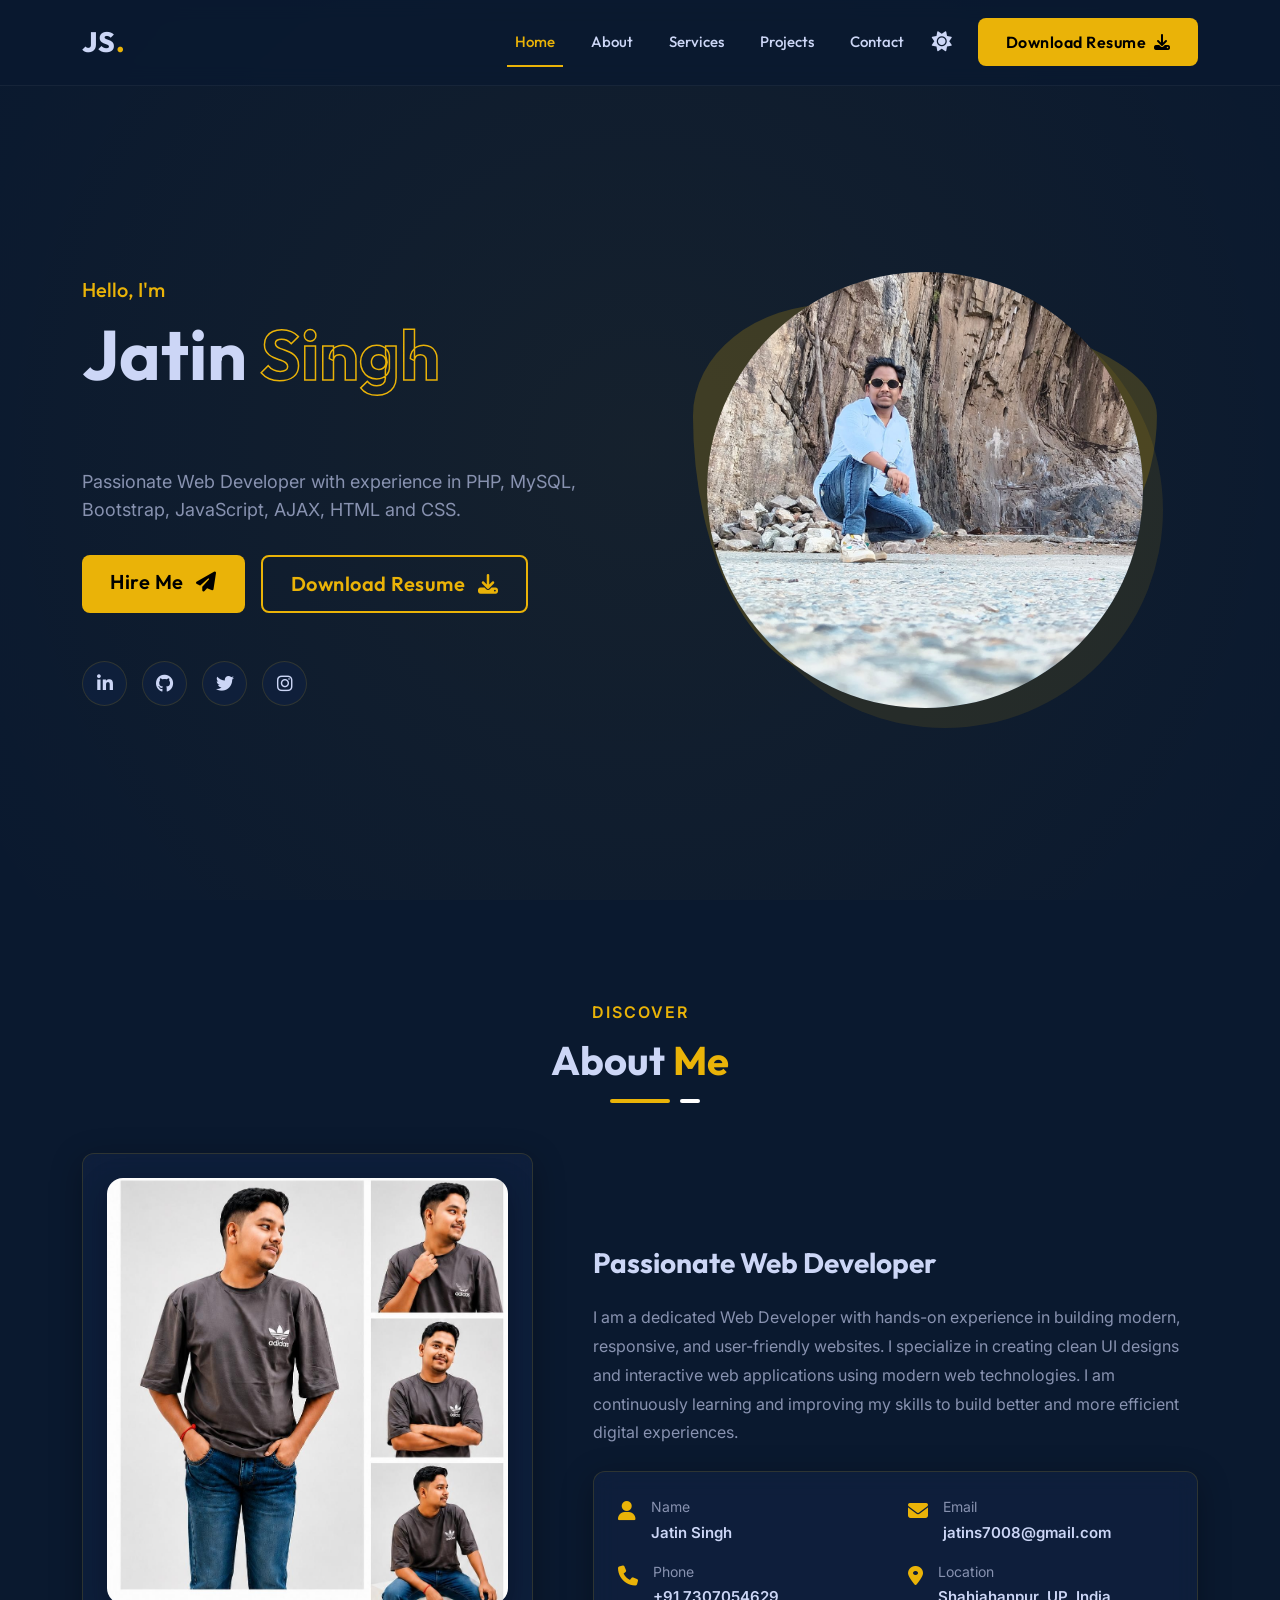
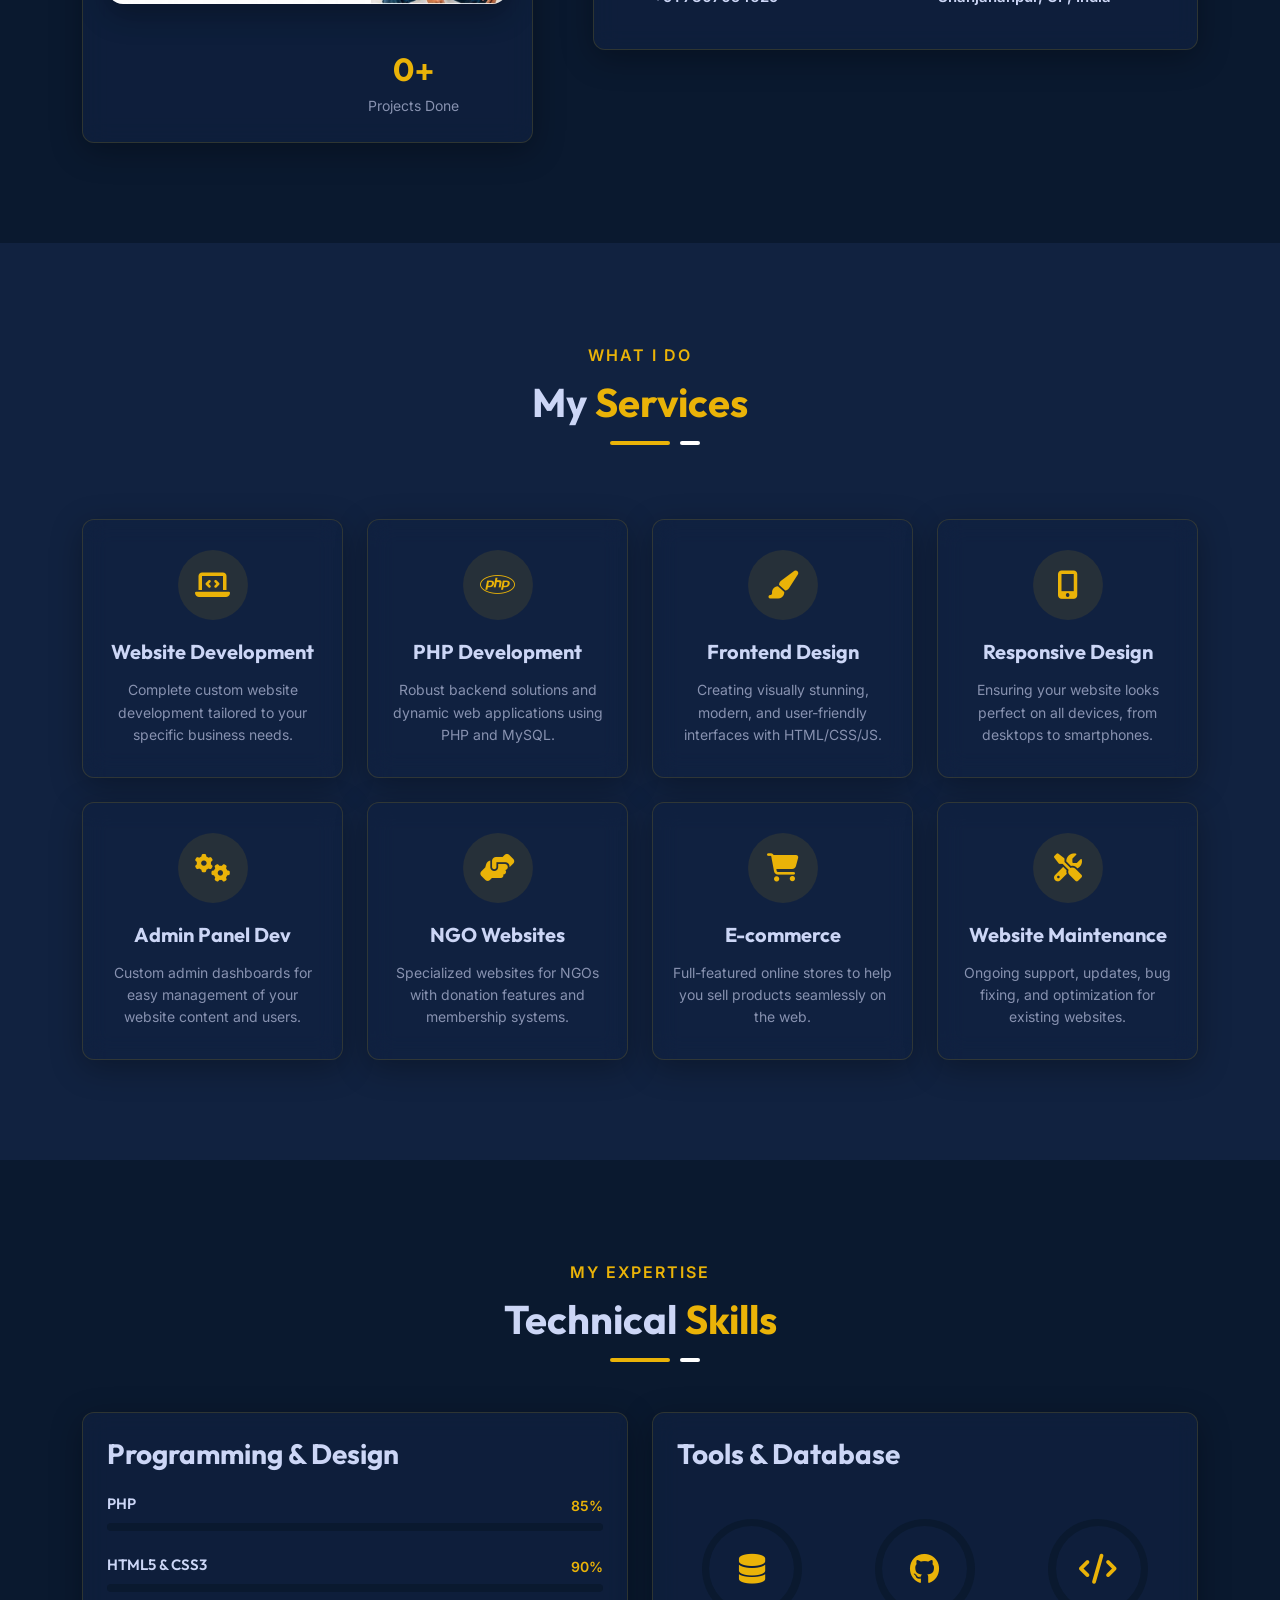
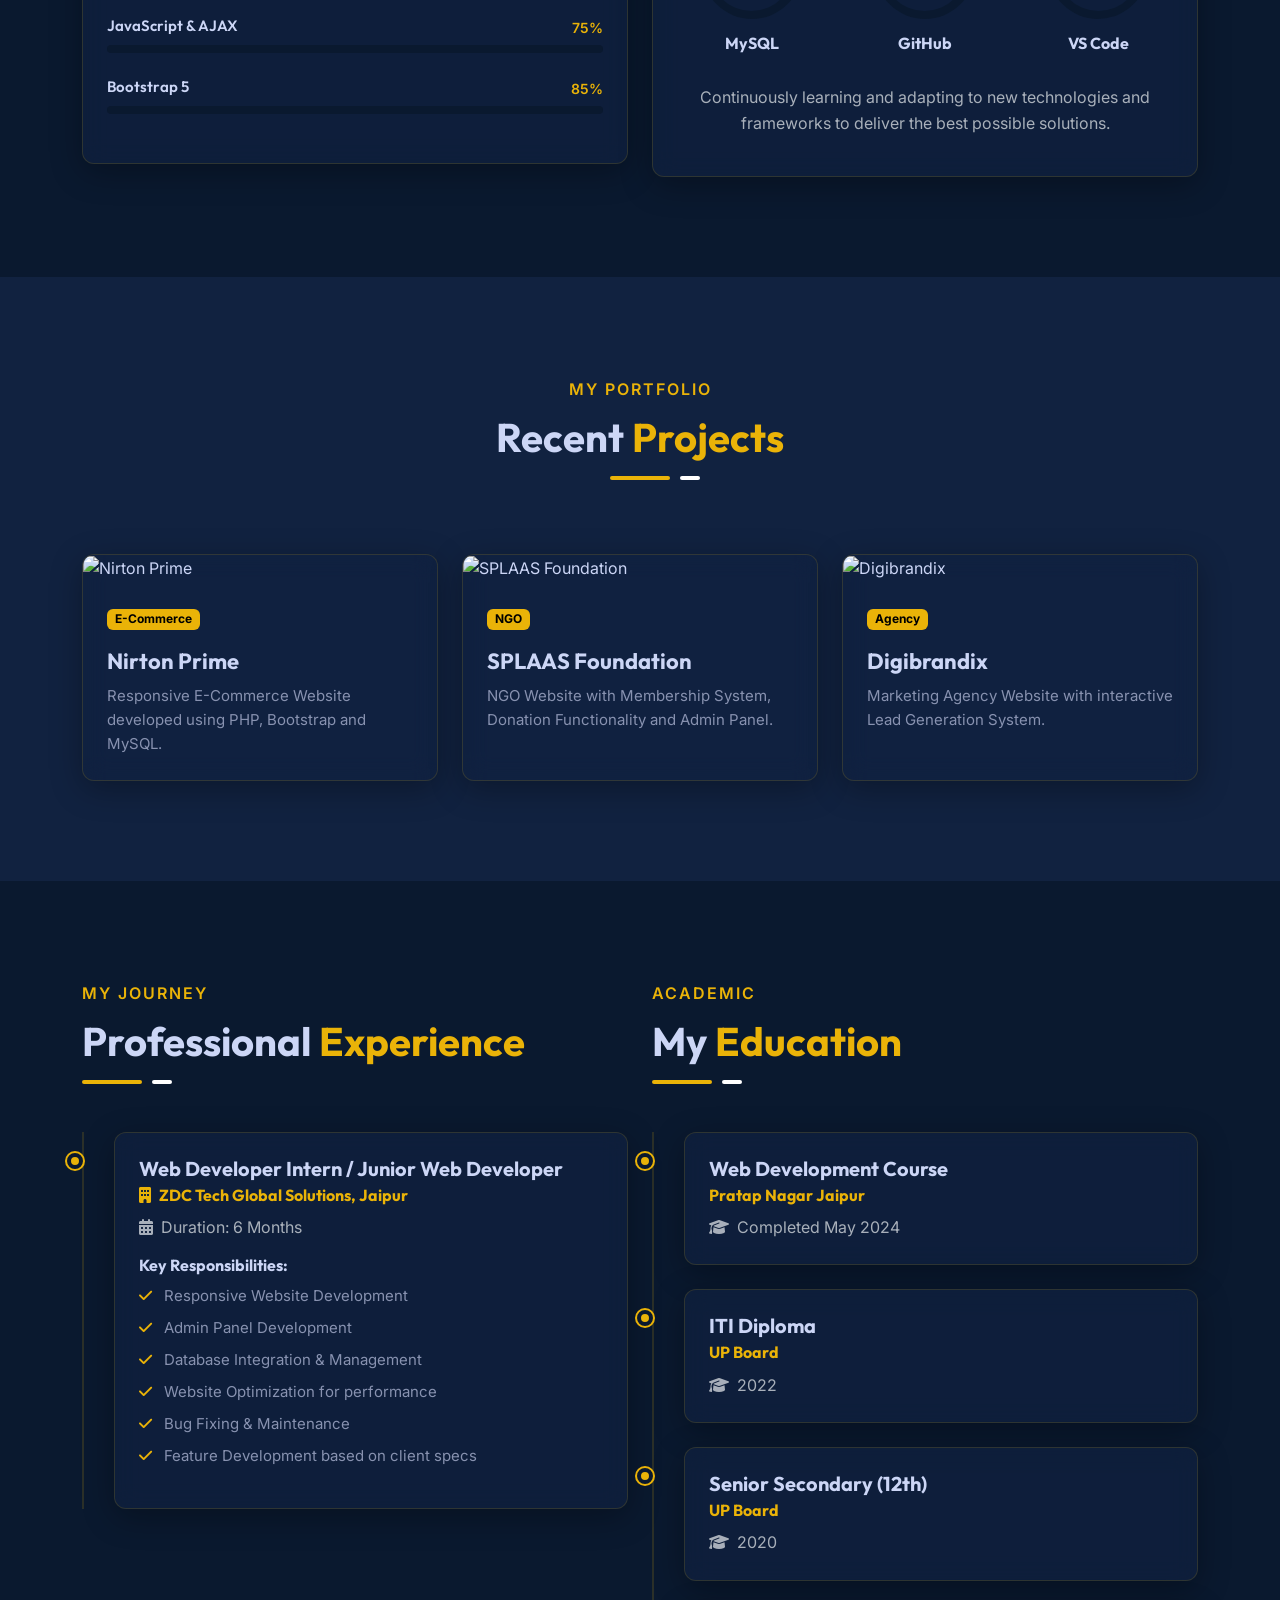
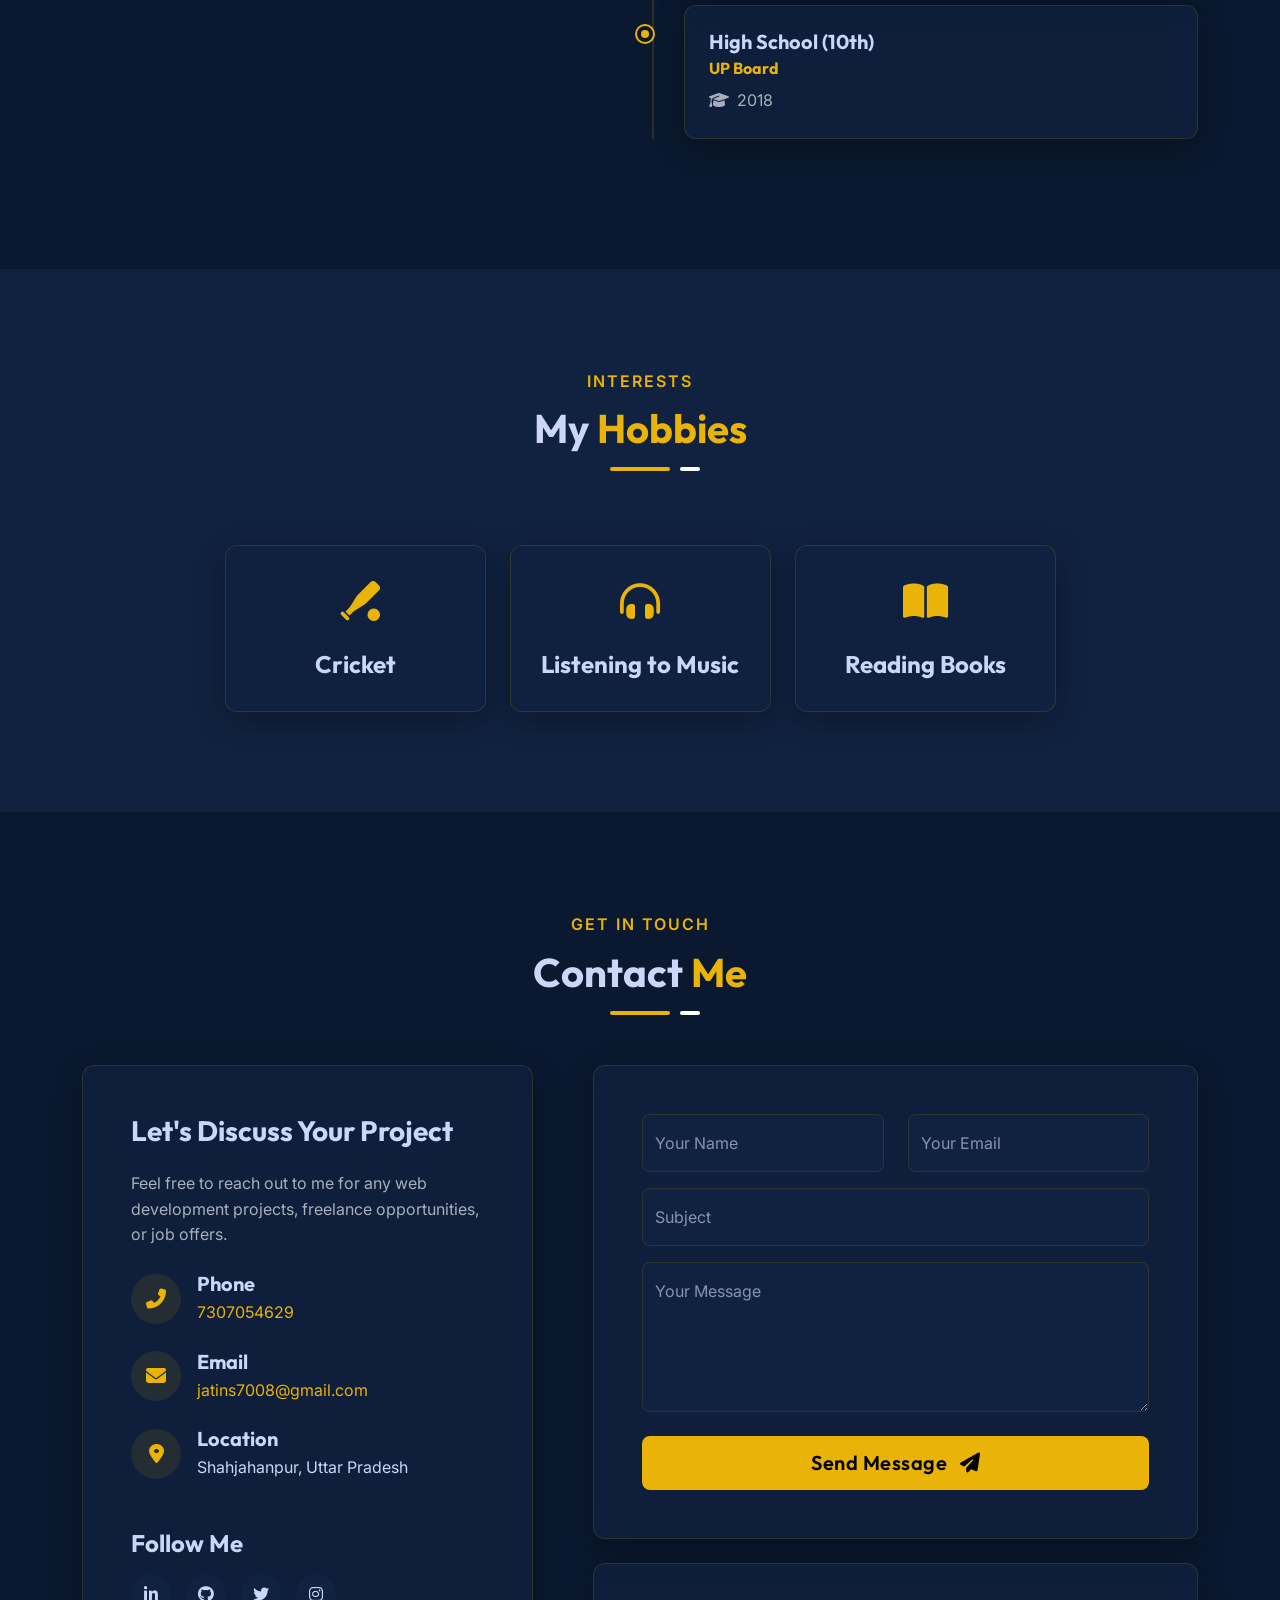
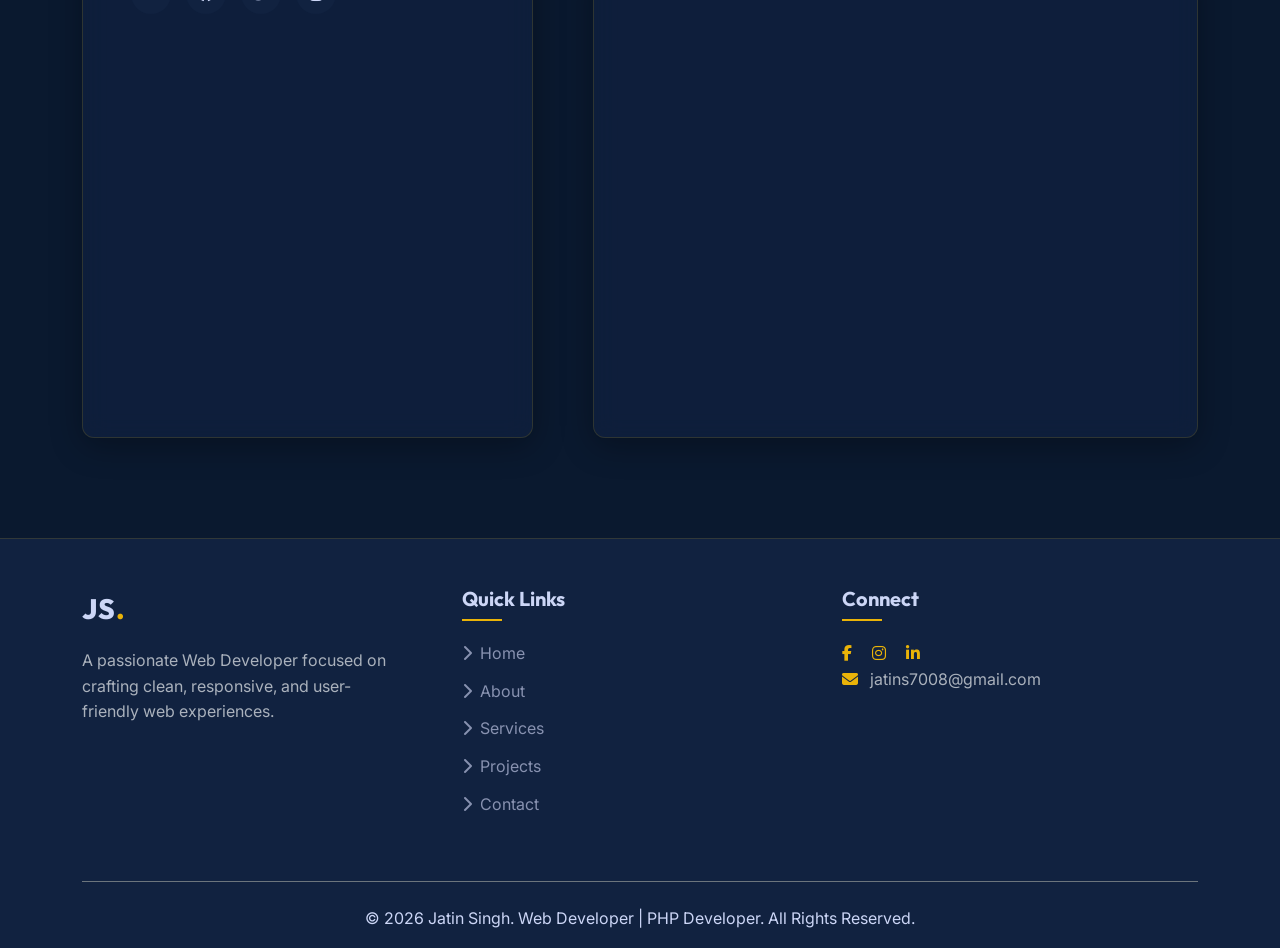
==== commit 8f479418: "Update index.html" ====
--- a/index.html
+++ b/index.html
@@ -120,7 +120,7 @@
             <div class="row align-items-center mt-5">
                 <div class="col-lg-5" data-aos="fade-right">
                     <div class="about-img-wrapper glass-card p-4">
-                        <img src="https://images.unsplash.com/photo-1461749280684-dccba630e2f6?ixlib=rb-4.0.3&auto=format&fit=crop&w=800&q=80"
+                        <img src="singh.jpeg"
                             alt="About Me" class="img-fluid rounded-4 mb-3">
                         <div class="row text-center mt-4">
                             <div class="col-6">
@@ -807,4 +807,4 @@
     <script src="script.js"></script>
 </body>
 
-</html>+</html>
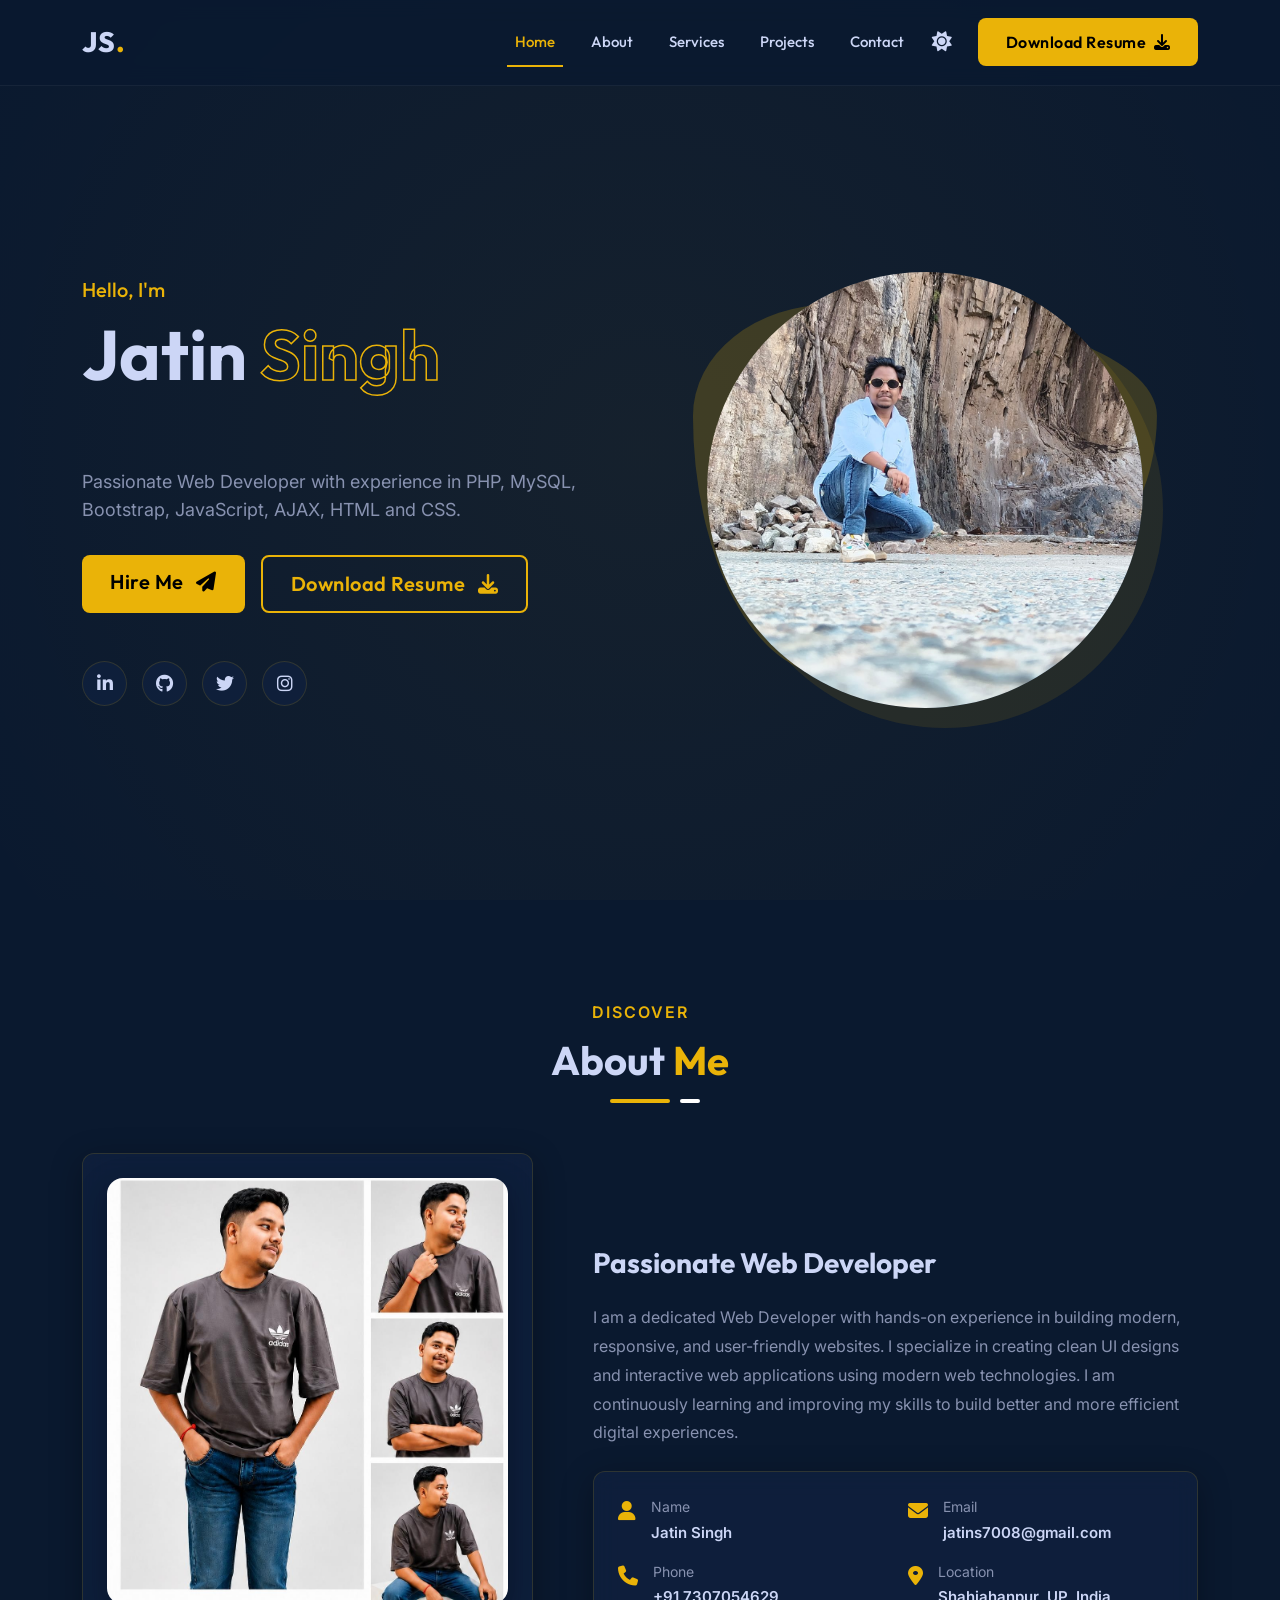
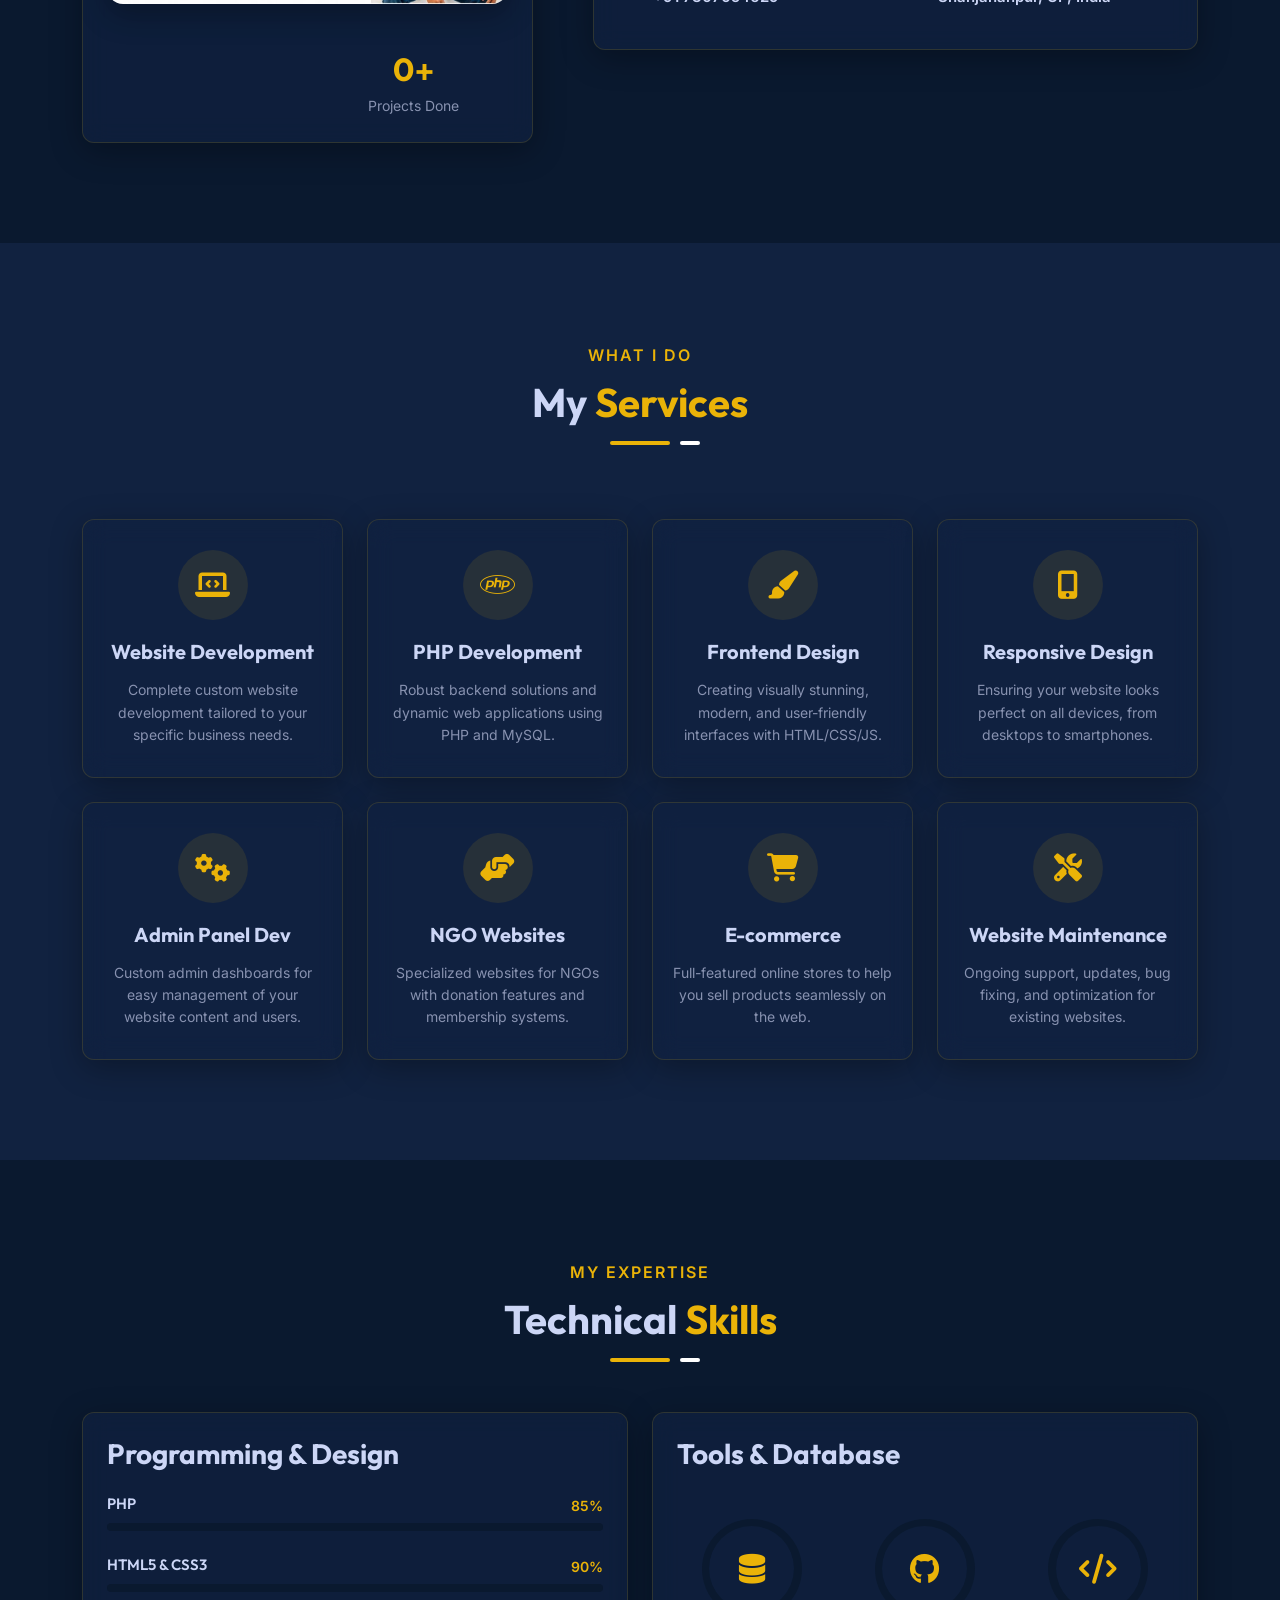
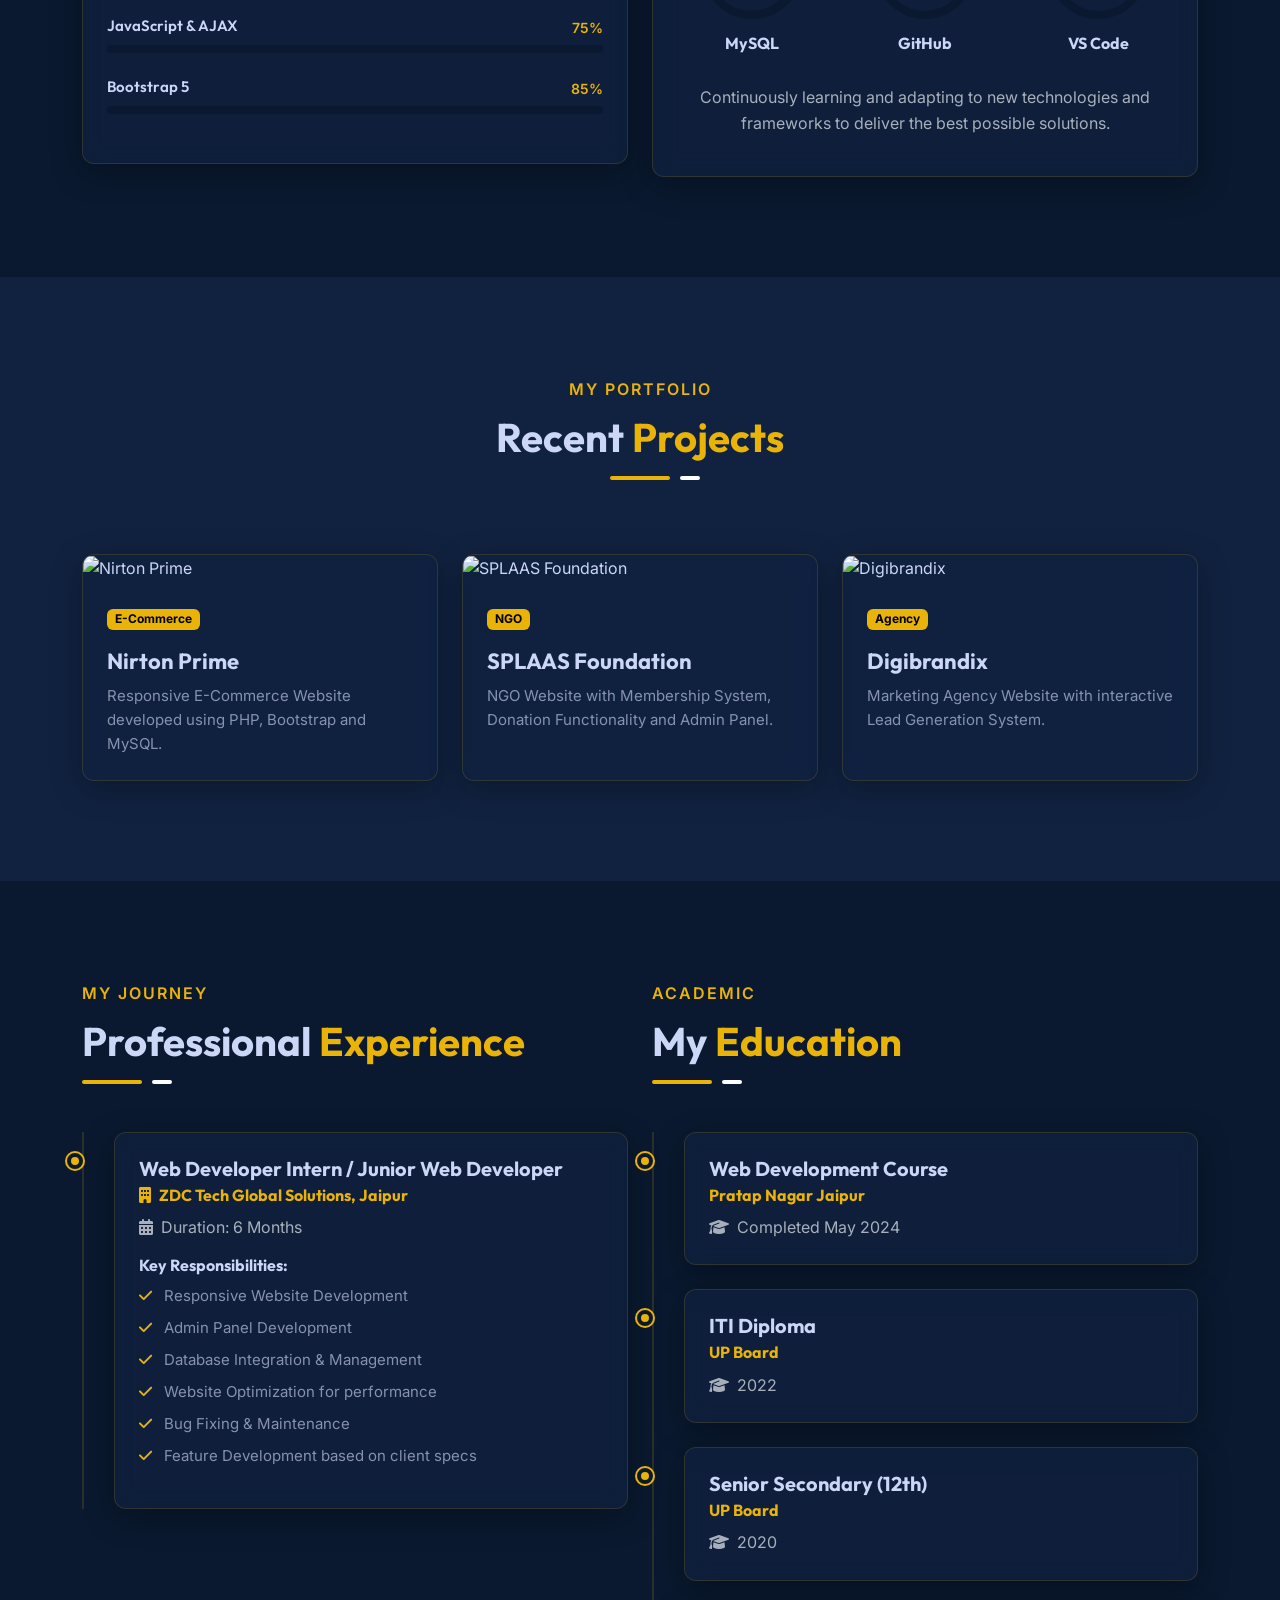
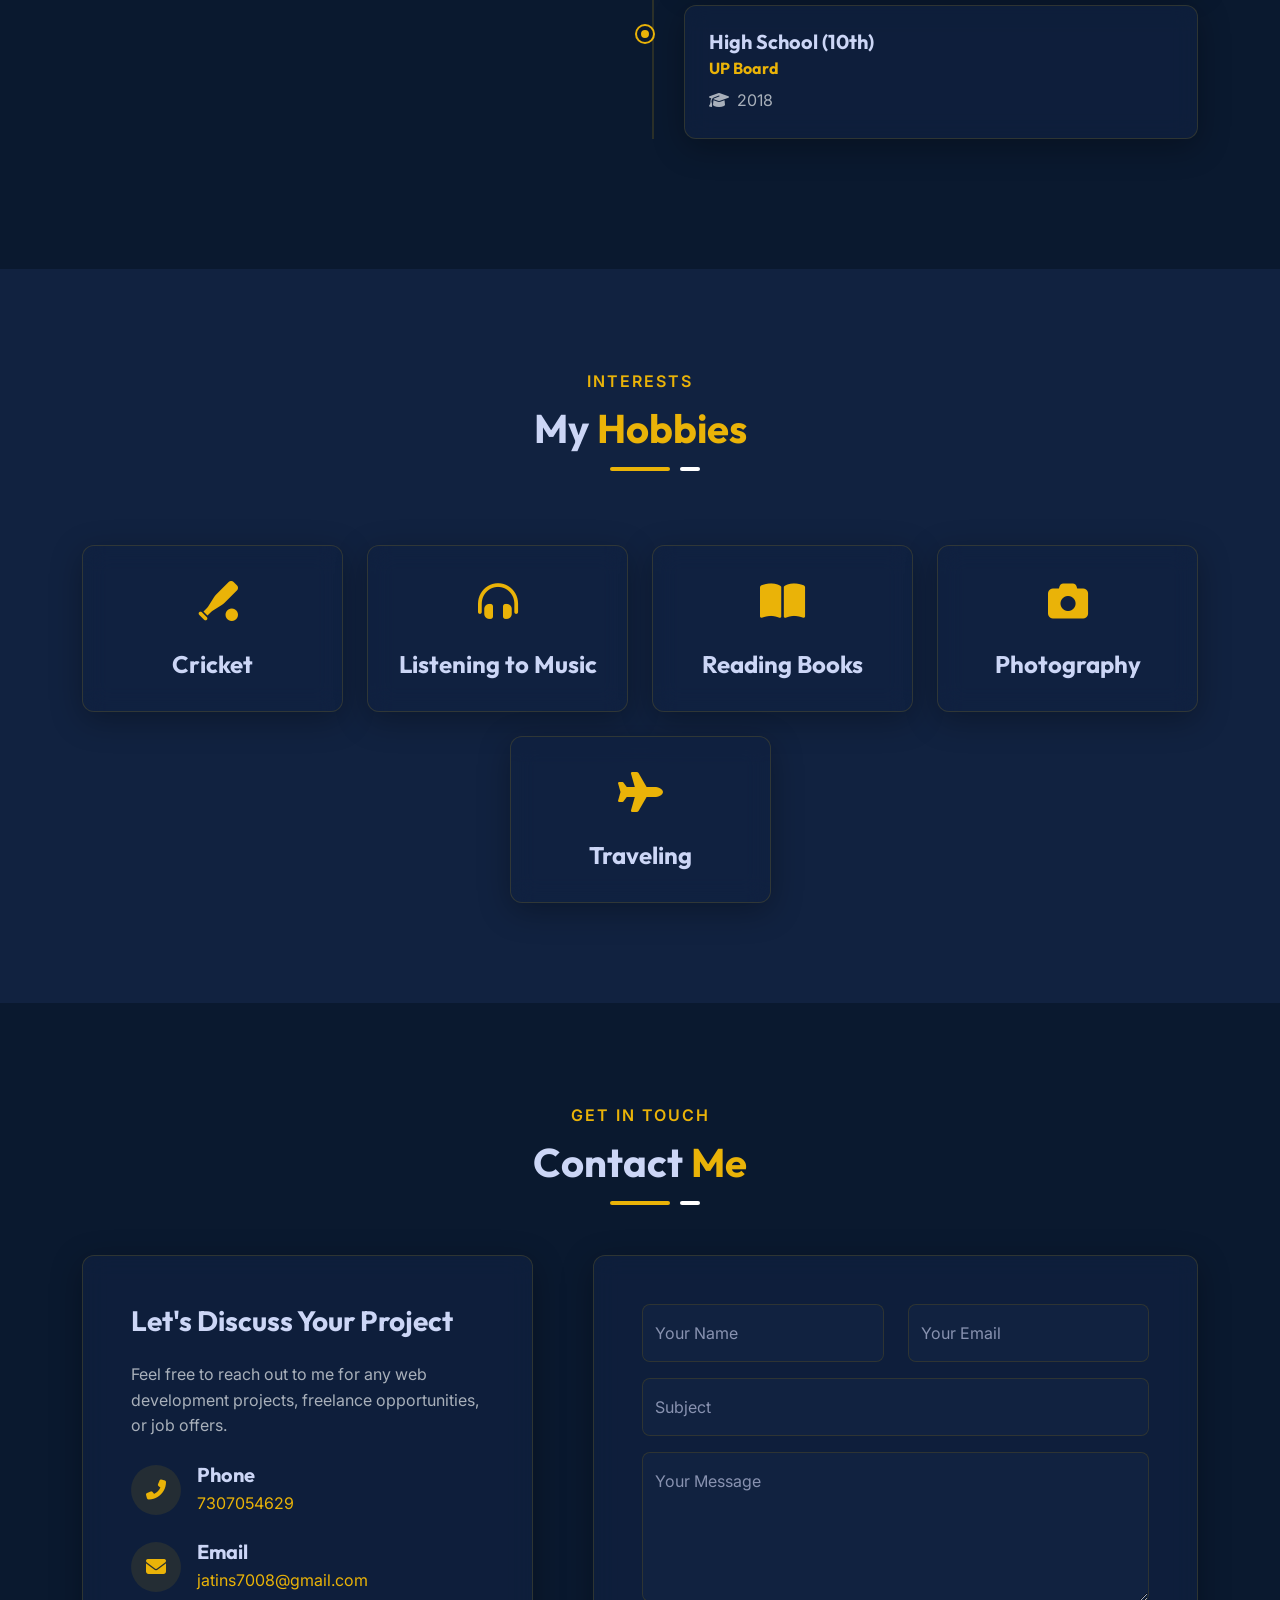
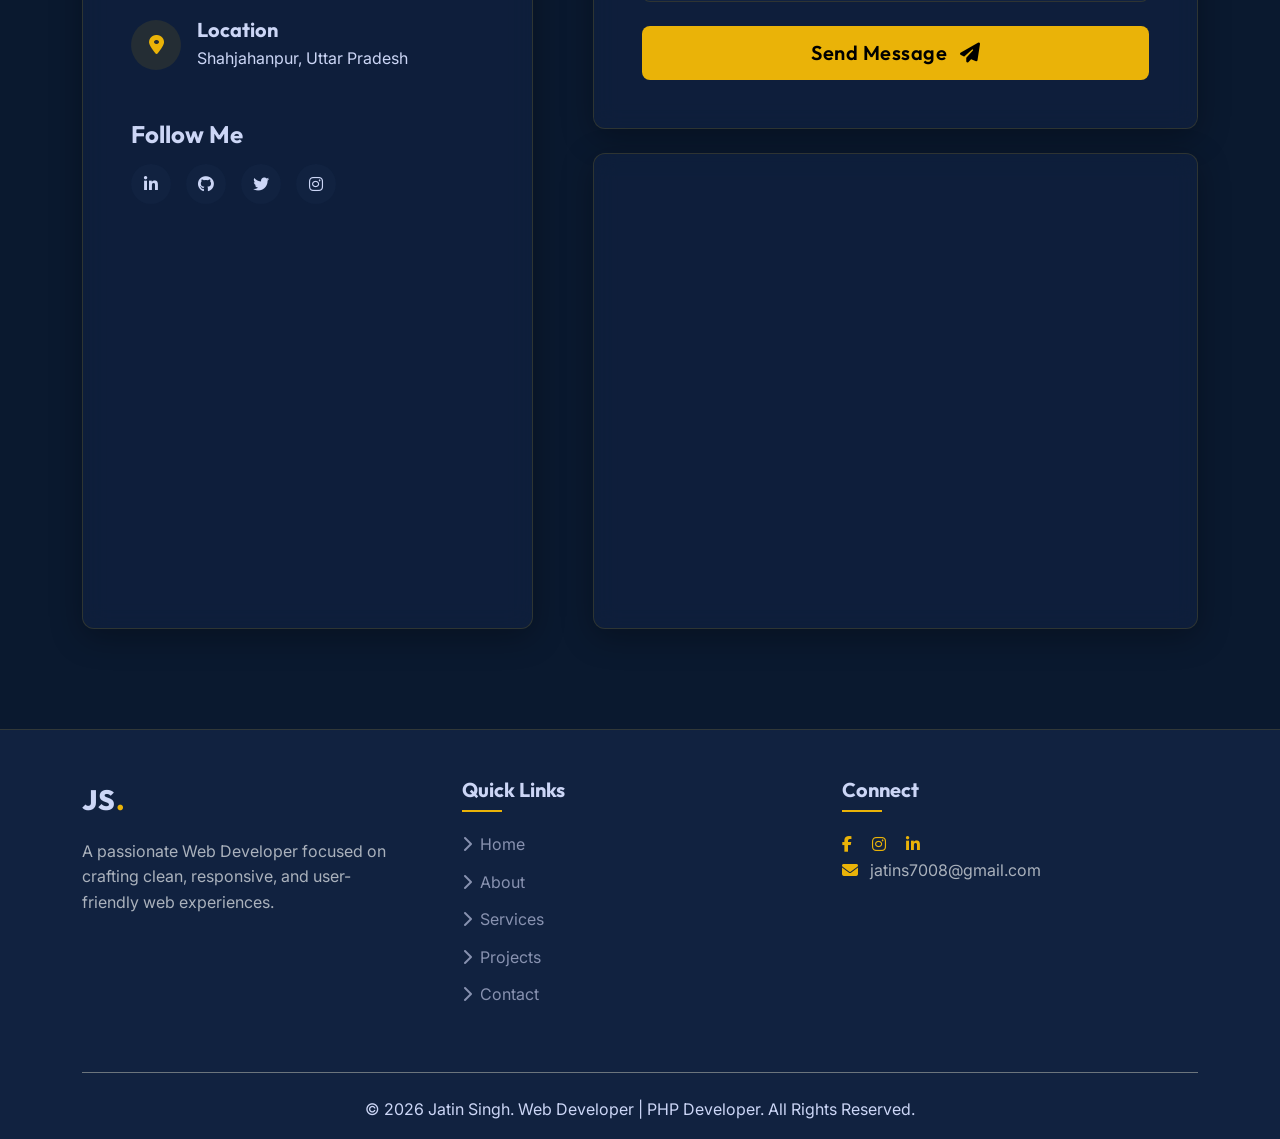
==== commit df28dd16: "Update index.html" ====
--- a/index.html
+++ b/index.html
@@ -638,6 +638,22 @@
                         <h4>Reading Books</h4>
                     </div>
                 </div>
+                <div class="col-lg-3 col-md-4 col-sm-6" data-aos="zoom-in" data-aos-delay="400">
+                    <div class="hobby-card glass-card text-center p-4">
+                        <div class="hobby-icon mb-3">
+                            <i class="fas fa-camera retro"></i>
+                        </div>
+                        <h4>Photography</h4>
+                    </div>
+                </div>
+                <div class="col-lg-3 col-md-4 col-sm-6" data-aos="zoom-in" data-aos-delay="500">
+                    <div class="hobby-card glass-card text-center p-4">
+                        <div class="hobby-icon mb-3">
+                            <i class="fas fa-plane"></i>
+                        </div>
+                        <h4>Traveling</h4>
+                    </div>
+                </div>
             </div>
         </div>
     </section>
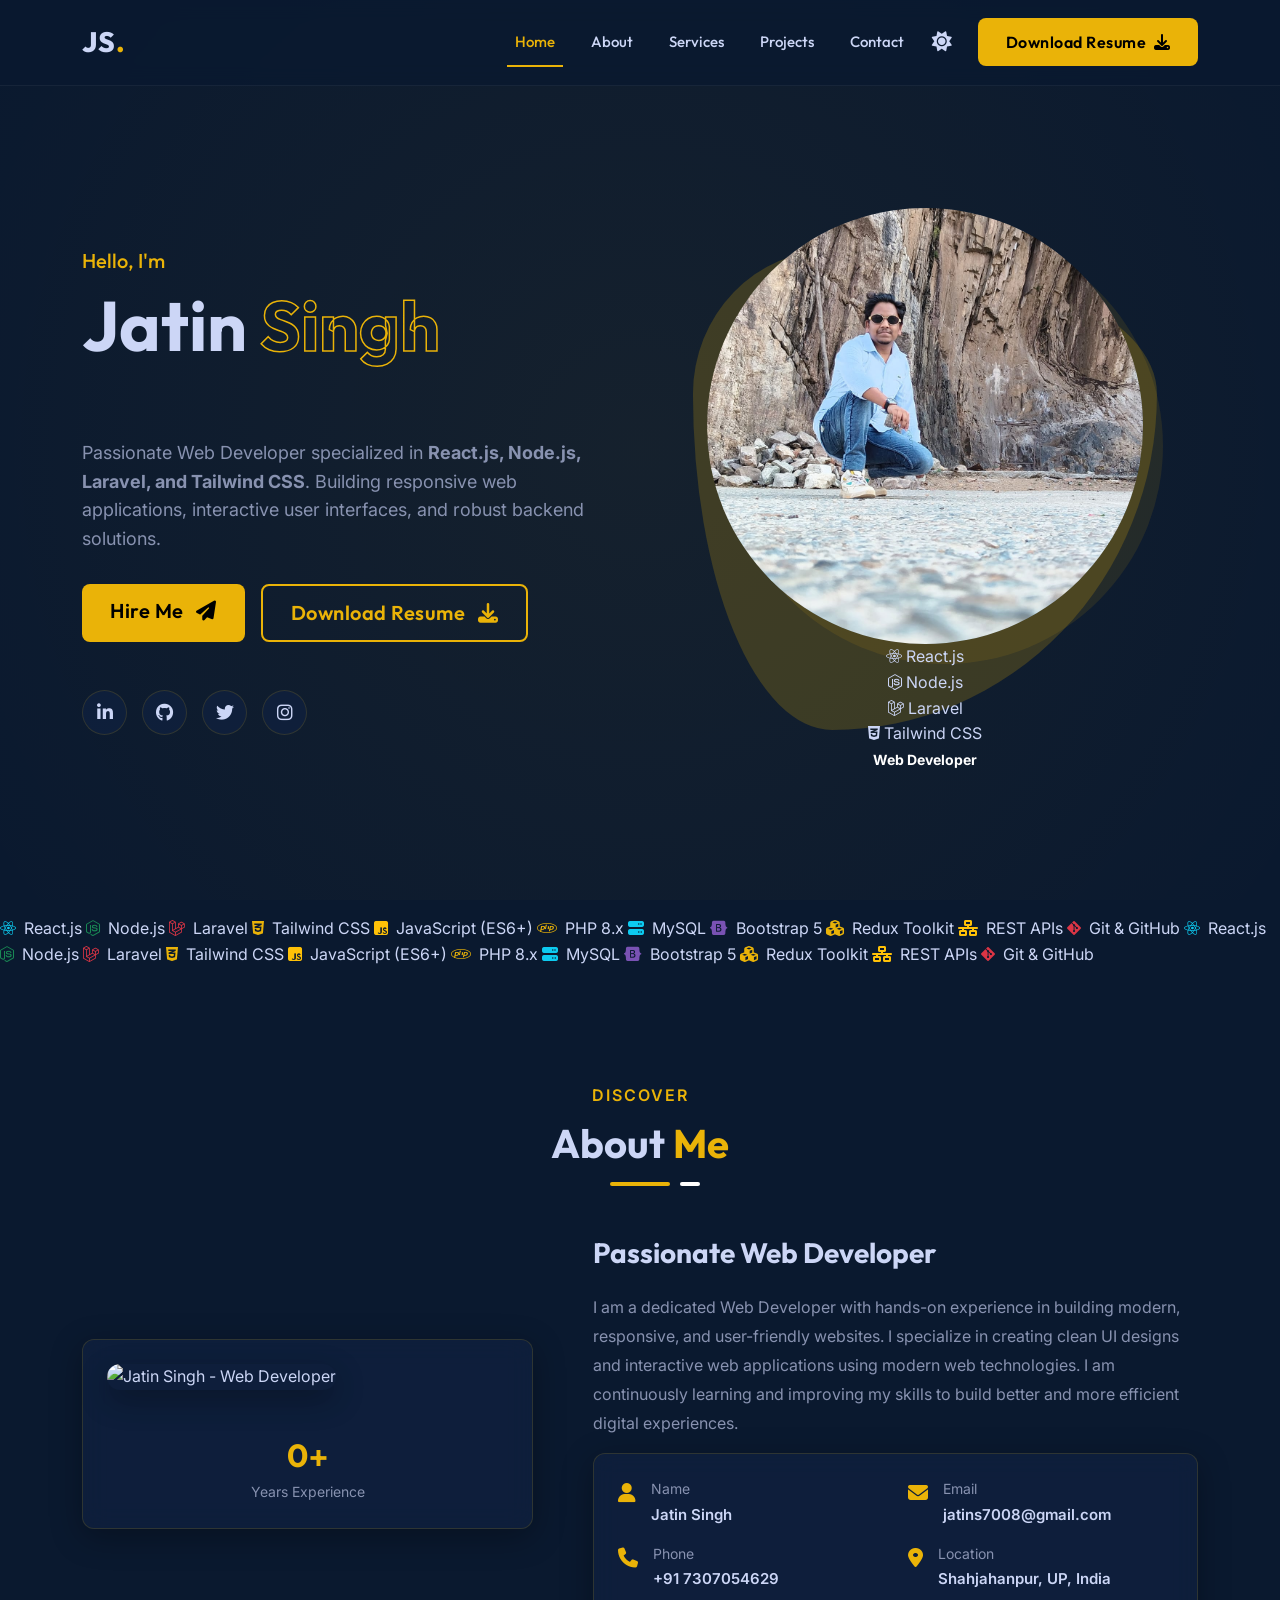
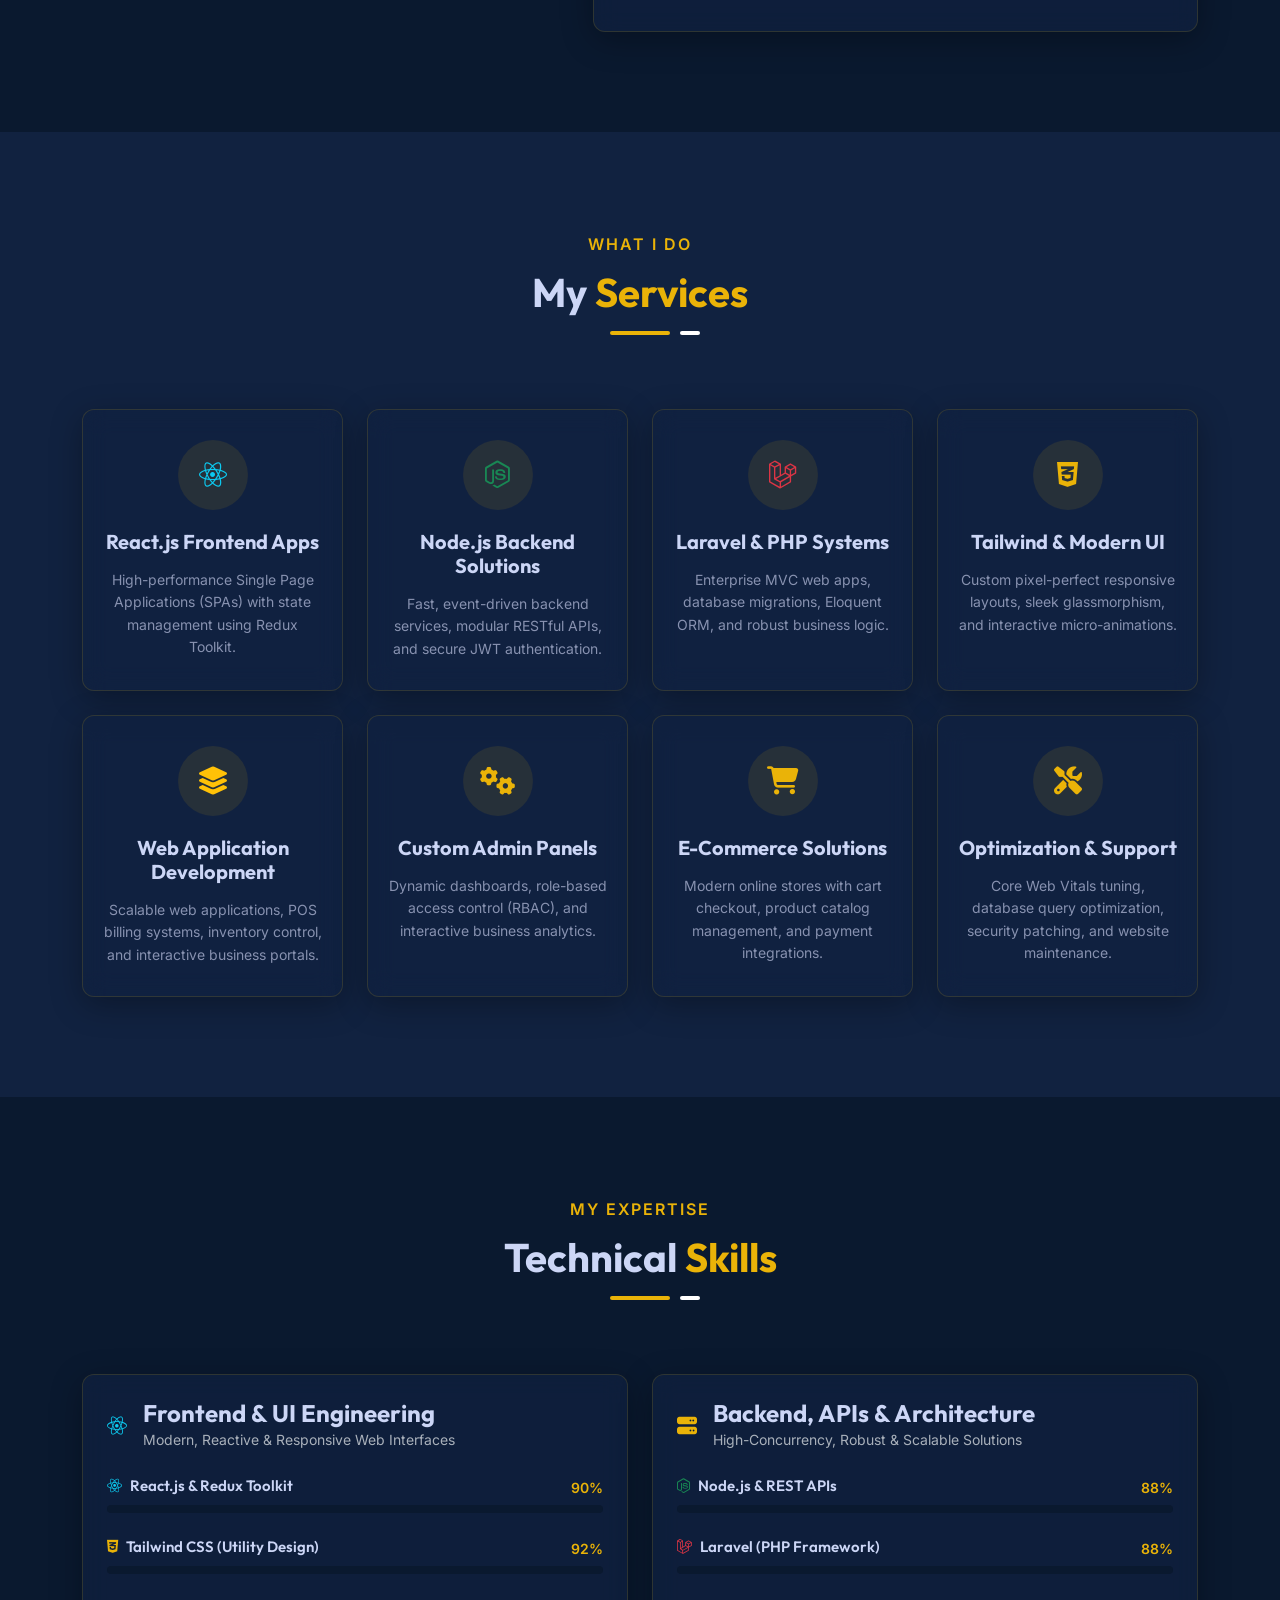
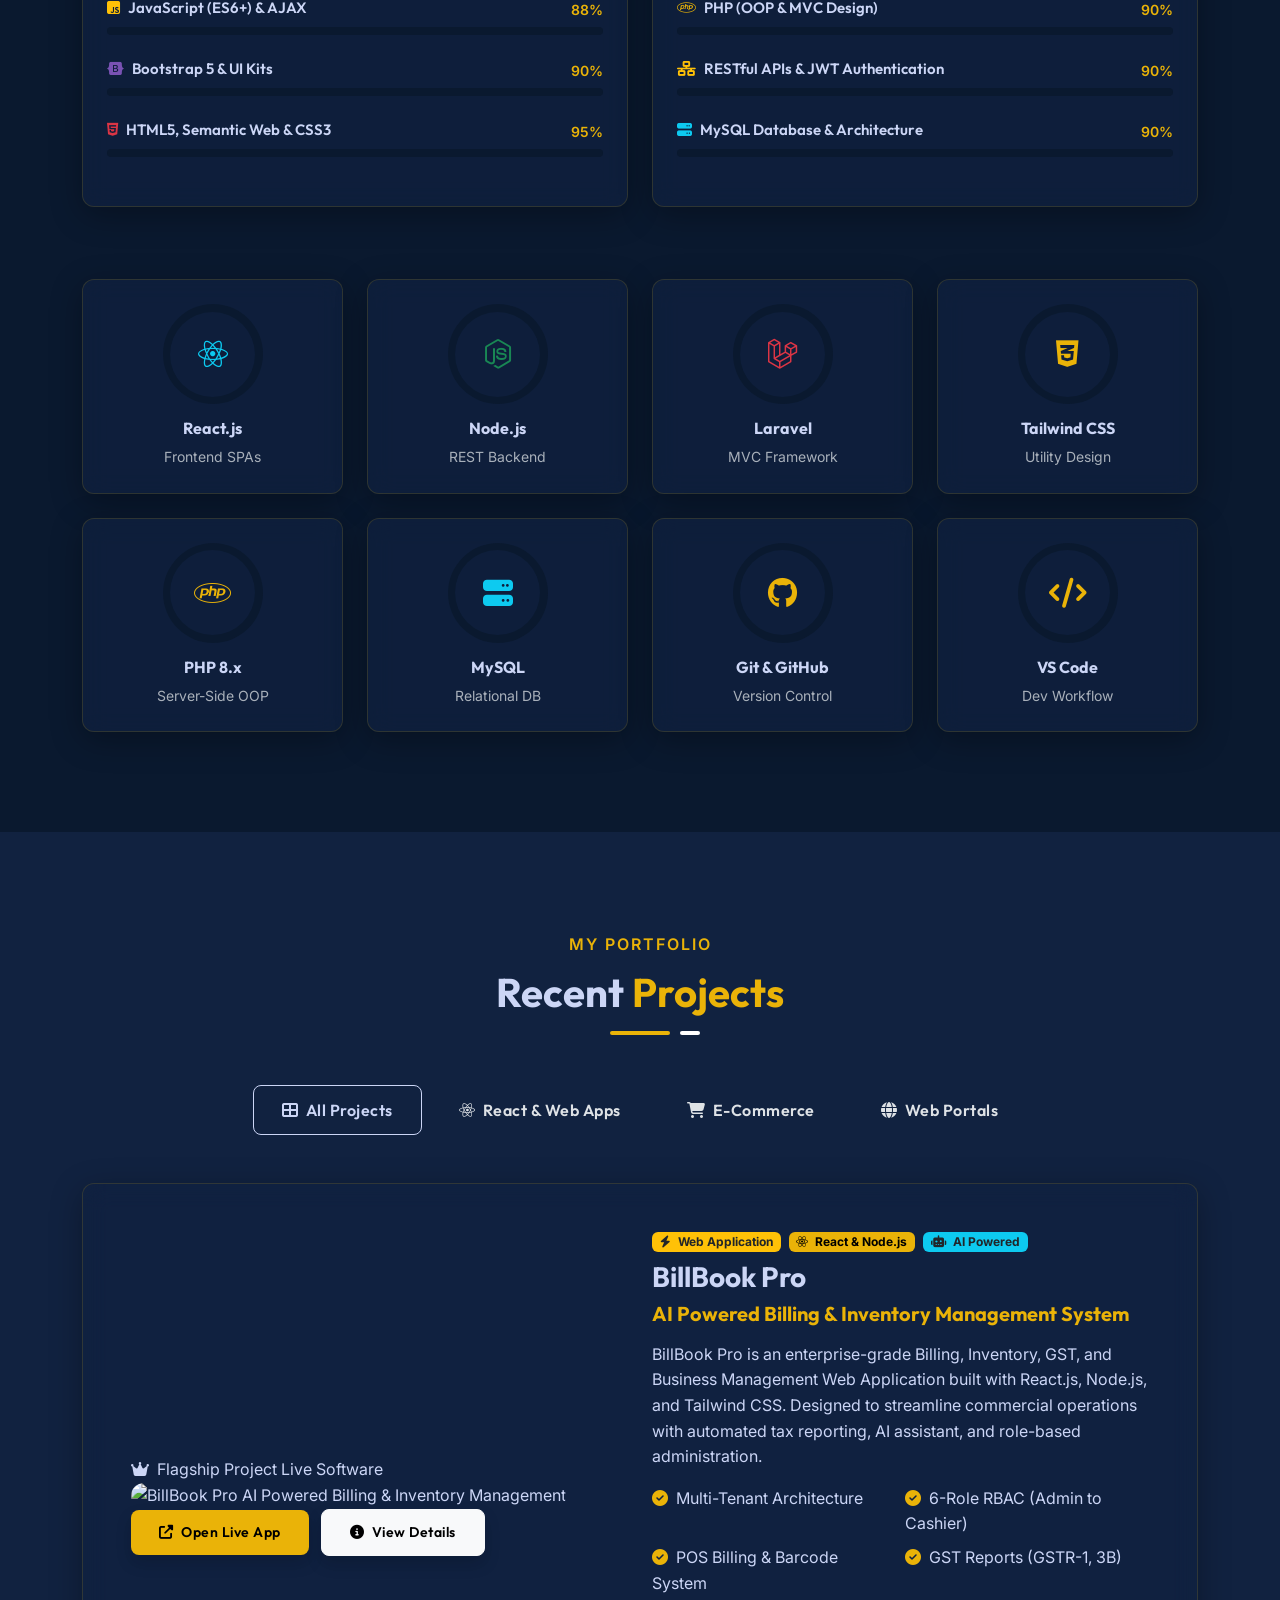
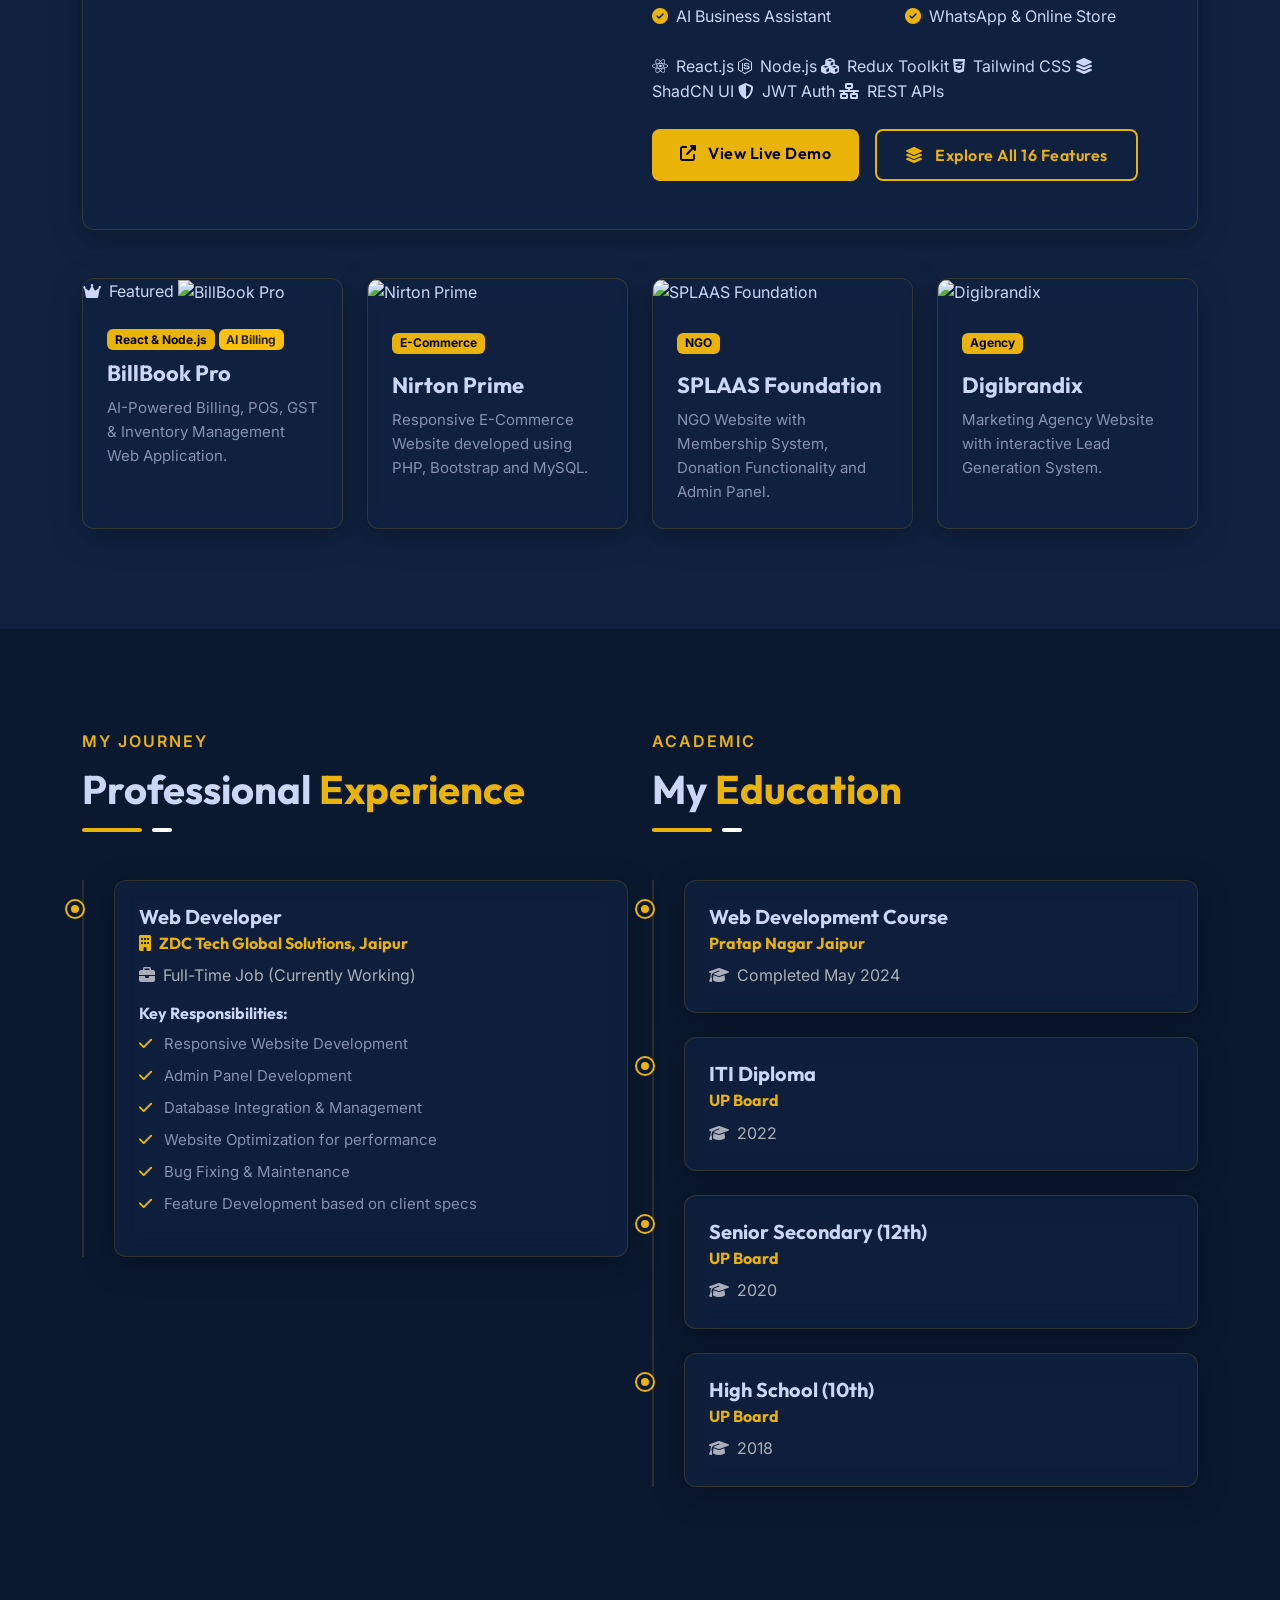
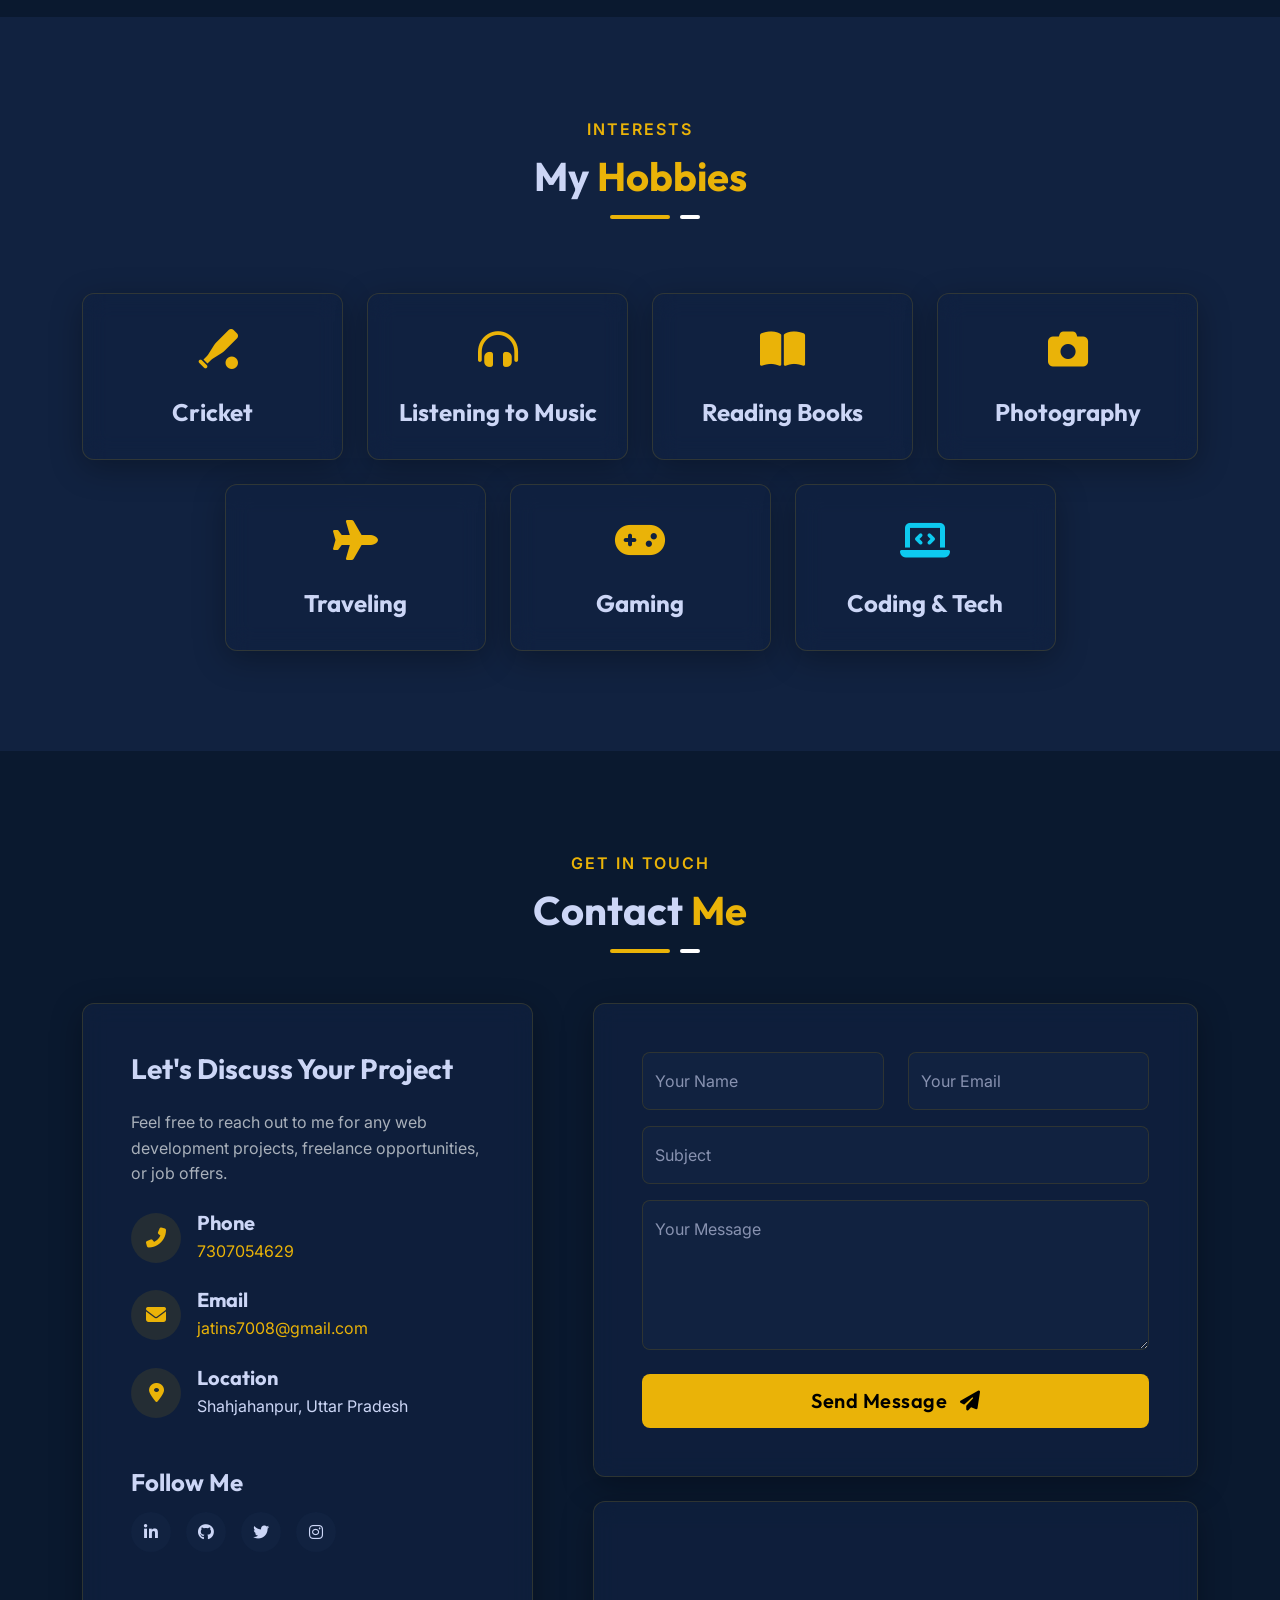
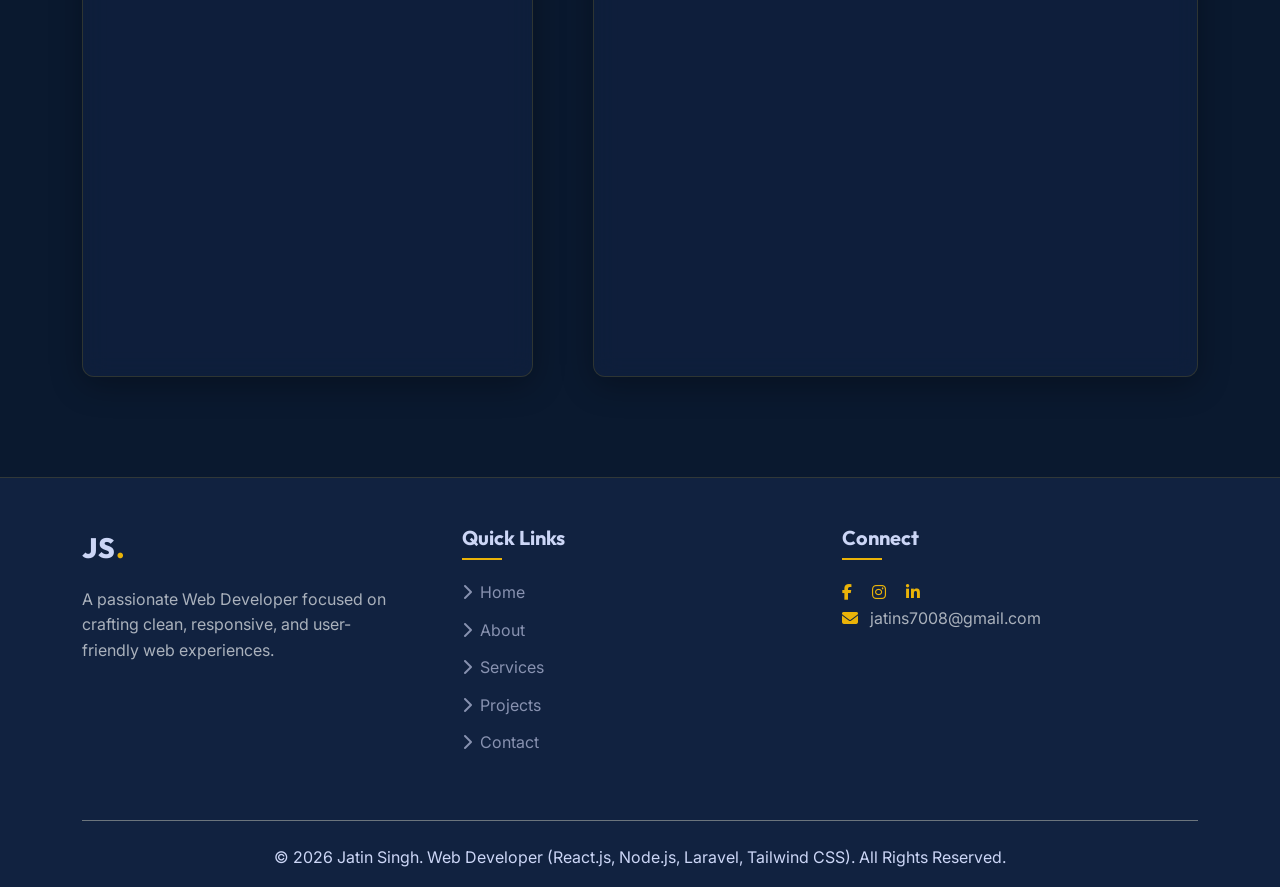
==== commit 0a1ee314: "aaaaaa aaaa aaaaa aaa" ====
--- a/index.html
+++ b/index.html
@@ -4,10 +4,10 @@
 <head>
     <meta charset="UTF-8">
     <meta name="viewport" content="width=device-width, initial-scale=1.0">
-    <title>Jatin Singh | Web Developer</title>
+    <title>Jatin Singh | Web Developer (React.js, Node.js, Laravel, Tailwind CSS)</title>
     <meta name="description"
-        content="Portfolio of Jatin Singh, a passionate Web Developer skilled in PHP, MySQL, Bootstrap, JavaScript, HTML, and CSS.">
-    <meta name="keywords" content="Jatin Singh, Web Developer, PHP Developer, Frontend Designer, Portfolio">
+        content="Portfolio of Jatin Singh, a passionate Web Developer skilled in React.js, Node.js, Laravel, Tailwind CSS, PHP, and MySQL.">
+    <meta name="keywords" content="Jatin Singh, Web Developer, React Developer, Node.js, Laravel, Tailwind CSS, Portfolio">
 
     <!-- Bootstrap 5 CSS -->
     <link href="https://cdn.jsdelivr.net/npm/bootstrap@5.3.2/dist/css/bootstrap.min.css" rel="stylesheet">
@@ -77,8 +77,7 @@
                         <span class="typing-text"></span><span class="cursor">&nbsp;</span>
                     </h2>
                     <p class="intro">
-                        Passionate Web Developer with experience in PHP, MySQL, Bootstrap, JavaScript, AJAX, HTML and
-                        CSS.
+                        Passionate Web Developer specialized in <strong>React.js, Node.js, Laravel, and Tailwind CSS</strong>. Building responsive web applications, interactive user interfaces, and robust backend solutions.
                     </p>
                     <div class="hero-buttons d-flex justify-content-center justify-content-lg-start gap-3 mt-4">
                         <a href="#contact" class="btn btn-primary btn-lg">Hire Me <i
@@ -89,7 +88,7 @@
                     <div class="social-icons mt-5">
                         <a href="https://www.linkedin.com/jobs/" target="_blank" class="social-icon" aria-label="LinkedIn"><i
                                 class="fab fa-linkedin-in"></i></a>
-                        <a href="https://github.com/" target="_blank" class="social-icon" aria-label="GitHub"><i
+                        <a href="https://github.com/jatins7008" target="_blank" class="social-icon" aria-label="GitHub"><i
                                 class="fab fa-github"></i></a>
                         <a href="https://x.com/" target="_blank" class="social-icon" aria-label="Twitter"><i
                                 class="fab fa-twitter"></i></a>
@@ -100,13 +99,68 @@
                 <div class="col-lg-6 mb-5 mb-lg-0" data-aos="fade-left" data-aos-duration="1000">
                     <div class="hero-image-container">
                         <div class="blob-shape"></div>
-                        <img src="singhjatin.jpeg"
-                            alt="Jatin Singh" class="hero-image img-fluid">
+                        <div class="hero-avatar-wrapper">
+                            <img src="singhjatin.jpeg" alt="Jatin Singh - Web Developer" class="hero-image img-fluid">
+                            <div class="avatar-ring"></div>
+                        </div>
+
+                        <!-- Interactive Floating Tech Badges -->
+                        <div class="floating-tech-badge badge-react" title="React.js - Interactive UI & Hooks">
+                            <i class="fab fa-react"></i>
+                            <span>React.js</span>
+                        </div>
+                        <div class="floating-tech-badge badge-node" title="Node.js - Scalable Event-Driven APIs">
+                            <i class="fab fa-node-js"></i>
+                            <span>Node.js</span>
+                        </div>
+                        <div class="floating-tech-badge badge-laravel" title="Laravel - Robust MVC & REST Architecture">
+                            <i class="fab fa-laravel"></i>
+                            <span>Laravel</span>
+                        </div>
+                        <div class="floating-tech-badge badge-tailwind" title="Tailwind CSS - Modern Utility Design">
+                            <i class="fab fa-css3-alt"></i>
+                            <span>Tailwind CSS</span>
+                        </div>
+
+                        <!-- Bottom Floating Status Card -->
+                        <div class="hero-exp-card">
+                            <span class="live-indicator"></span>
+                            <span class="text-white small fw-bold">Web Developer</span>
+                        </div>
                     </div>
                 </div>
             </div>
         </div>
     </section>
+
+    <!-- Interactive Tech Stack Marquee Ribbon -->
+    <div class="tech-marquee-wrapper py-3">
+        <div class="tech-marquee-track">
+            <span class="marquee-item"><i class="fab fa-react text-info me-2"></i>React.js</span>
+            <span class="marquee-item"><i class="fab fa-node-js text-success me-2"></i>Node.js</span>
+            <span class="marquee-item"><i class="fab fa-laravel text-danger me-2"></i>Laravel</span>
+            <span class="marquee-item"><i class="fab fa-css3-alt text-primary me-2"></i>Tailwind CSS</span>
+            <span class="marquee-item"><i class="fab fa-js-square text-warning me-2"></i>JavaScript (ES6+)</span>
+            <span class="marquee-item"><i class="fab fa-php text-primary me-2"></i>PHP 8.x</span>
+            <span class="marquee-item"><i class="fas fa-server text-info me-2"></i>MySQL</span>
+            <span class="marquee-item"><i class="fab fa-bootstrap me-2" style="color: #7952b3;"></i>Bootstrap 5</span>
+            <span class="marquee-item"><i class="fas fa-cubes text-primary me-2"></i>Redux Toolkit</span>
+            <span class="marquee-item"><i class="fas fa-network-wired text-warning me-2"></i>REST APIs</span>
+            <span class="marquee-item"><i class="fab fa-git-alt text-danger me-2"></i>Git & GitHub</span>
+            <!-- Seamless loop duplicate -->
+            <span class="marquee-item"><i class="fab fa-react text-info me-2"></i>React.js</span>
+            <span class="marquee-item"><i class="fab fa-node-js text-success me-2"></i>Node.js</span>
+            <span class="marquee-item"><i class="fab fa-laravel text-danger me-2"></i>Laravel</span>
+            <span class="marquee-item"><i class="fab fa-css3-alt text-primary me-2"></i>Tailwind CSS</span>
+            <span class="marquee-item"><i class="fab fa-js-square text-warning me-2"></i>JavaScript (ES6+)</span>
+            <span class="marquee-item"><i class="fab fa-php text-primary me-2"></i>PHP 8.x</span>
+            <span class="marquee-item"><i class="fas fa-server text-info me-2"></i>MySQL</span>
+            <span class="marquee-item"><i class="fab fa-bootstrap me-2" style="color: #7952b3;"></i>Bootstrap 5</span>
+            <span class="marquee-item"><i class="fas fa-cubes text-primary me-2"></i>Redux Toolkit</span>
+            <span class="marquee-item"><i class="fas fa-network-wired text-warning me-2"></i>REST APIs</span>
+            <span class="marquee-item"><i class="fab fa-git-alt text-danger me-2"></i>Git & GitHub</span>
+        </div>
+    </div>
 
     <!-- About Section -->
     <section id="about" class="section-padding">
@@ -120,28 +174,26 @@
             <div class="row align-items-center mt-5">
                 <div class="col-lg-5" data-aos="fade-right">
                     <div class="about-img-wrapper glass-card p-4">
-                        <img src="singh.jpeg"
-                            alt="About Me" class="img-fluid rounded-4 mb-3">
-                        <div class="row text-center mt-4">
-                            <div class="col-6">
-                            </div>
-                            <div class="col-6">
+                        <img src="about_jatin.jpg"
+                            alt="Jatin Singh - Web Developer" class="img-fluid rounded-4 mb-3 w-100">
+                        <div class="row text-center mt-4 justify-content-center">
+                            <div class="col-12">
                                 <div class="stat-box">
-                                    <h3 class="counter" data-target="15">0</h3><span>+</span>
-                                    <p>Projects Done</p>
+                                    <h3 class="counter" data-target="1">0</h3><span>+</span>
+                                    <p>Years Experience</p>
                                 </div>
                             </div>
                         </div>
                     </div>
                 </div>
                 <div class="col-lg-7 mt-5 mt-lg-0 ps-lg-5" data-aos="fade-left">
-<h3 class="mb-4">Passionate Web Developer</h3>
-<p class="about-text">
-I am a dedicated Web Developer with hands-on experience in building modern, responsive, and user-friendly websites. 
-I specialize in creating clean UI designs and interactive web applications using modern web technologies. 
-I am continuously learning and improving my skills to build better and more efficient digital experiences.
-</p>
-                    <div class="profile-info glass-card p-4 mt-4">
+                    <h3 class="mb-4">Passionate Web Developer</h3>
+                    <p class="about-text">
+                        I am a dedicated Web Developer with hands-on experience in building modern, responsive, and user-friendly websites. 
+                        I specialize in creating clean UI designs and interactive web applications using modern web technologies. 
+                        I am continuously learning and improving my skills to build better and more efficient digital experiences.
+                    </p>
+                    <div class="profile-info glass-card p-4">
                         <div class="row">
                             <div class="col-md-6 mb-3">
                                 <div class="info-item">
@@ -200,65 +252,65 @@
                 <!-- Service 1 -->
                 <div class="col-lg-3 col-md-6" data-aos="fade-up" data-aos-delay="100">
                     <div class="service-card glass-card">
-                        <div class="icon-box"><i class="fas fa-laptop-code"></i></div>
-                        <h3>Website Development</h3>
-                        <p>Complete custom website development tailored to your specific business needs.</p>
+                        <div class="icon-box"><i class="fab fa-react text-info"></i></div>
+                        <h3>React.js Frontend Apps</h3>
+                        <p>High-performance Single Page Applications (SPAs) with state management using Redux Toolkit.</p>
                     </div>
                 </div>
                 <!-- Service 2 -->
                 <div class="col-lg-3 col-md-6" data-aos="fade-up" data-aos-delay="200">
                     <div class="service-card glass-card">
-                        <div class="icon-box"><i class="fab fa-php"></i></div>
-                        <h3>PHP Development</h3>
-                        <p>Robust backend solutions and dynamic web applications using PHP and MySQL.</p>
+                        <div class="icon-box"><i class="fab fa-node-js text-success"></i></div>
+                        <h3>Node.js Backend Solutions</h3>
+                        <p>Fast, event-driven backend services, modular RESTful APIs, and secure JWT authentication.</p>
                     </div>
                 </div>
                 <!-- Service 3 -->
                 <div class="col-lg-3 col-md-6" data-aos="fade-up" data-aos-delay="300">
                     <div class="service-card glass-card">
-                        <div class="icon-box"><i class="fas fa-paint-brush"></i></div>
-                        <h3>Frontend Design</h3>
-                        <p>Creating visually stunning, modern, and user-friendly interfaces with HTML/CSS/JS.</p>
+                        <div class="icon-box"><i class="fab fa-laravel text-danger"></i></div>
+                        <h3>Laravel & PHP Systems</h3>
+                        <p>Enterprise MVC web apps, database migrations, Eloquent ORM, and robust business logic.</p>
                     </div>
                 </div>
                 <!-- Service 4 -->
                 <div class="col-lg-3 col-md-6" data-aos="fade-up" data-aos-delay="400">
                     <div class="service-card glass-card">
-                        <div class="icon-box"><i class="fas fa-mobile-alt"></i></div>
-                        <h3>Responsive Design</h3>
-                        <p>Ensuring your website looks perfect on all devices, from desktops to smartphones.</p>
+                        <div class="icon-box"><i class="fab fa-css3-alt text-primary"></i></div>
+                        <h3>Tailwind & Modern UI</h3>
+                        <p>Custom pixel-perfect responsive layouts, sleek glassmorphism, and interactive micro-animations.</p>
                     </div>
                 </div>
                 <!-- Service 5 -->
                 <div class="col-lg-3 col-md-6" data-aos="fade-up" data-aos-delay="500">
                     <div class="service-card glass-card">
-                        <div class="icon-box"><i class="fas fa-cogs"></i></div>
-                        <h3>Admin Panel Dev</h3>
-                        <p>Custom admin dashboards for easy management of your website content and users.</p>
+                        <div class="icon-box"><i class="fas fa-layer-group text-warning"></i></div>
+                        <h3>Web Application Development</h3>
+                        <p>Scalable web applications, POS billing systems, inventory control, and interactive business portals.</p>
                     </div>
                 </div>
                 <!-- Service 6 -->
                 <div class="col-lg-3 col-md-6" data-aos="fade-up" data-aos-delay="600">
                     <div class="service-card glass-card">
-                        <div class="icon-box"><i class="fas fa-hands-helping"></i></div>
-                        <h3>NGO Websites</h3>
-                        <p>Specialized websites for NGOs with donation features and membership systems.</p>
+                        <div class="icon-box"><i class="fas fa-cogs"></i></div>
+                        <h3>Custom Admin Panels</h3>
+                        <p>Dynamic dashboards, role-based access control (RBAC), and interactive business analytics.</p>
                     </div>
                 </div>
                 <!-- Service 7 -->
                 <div class="col-lg-3 col-md-6" data-aos="fade-up" data-aos-delay="700">
                     <div class="service-card glass-card">
-                        <div class="icon-box"><i class="fas fa-shopping-cart"></i></div>
-                        <h3>E-commerce</h3>
-                        <p>Full-featured online stores to help you sell products seamlessly on the web.</p>
+                        <div class="icon-box"><i class="fas fa-shopping-cart text-primary"></i></div>
+                        <h3>E-Commerce Solutions</h3>
+                        <p>Modern online stores with cart checkout, product catalog management, and payment integrations.</p>
                     </div>
                 </div>
                 <!-- Service 8 -->
                 <div class="col-lg-3 col-md-6" data-aos="fade-up" data-aos-delay="800">
                     <div class="service-card glass-card">
                         <div class="icon-box"><i class="fas fa-tools"></i></div>
-                        <h3>Website Maintenance</h3>
-                        <p>Ongoing support, updates, bug fixing, and optimization for existing websites.</p>
+                        <h3>Optimization & Support</h3>
+                        <p>Core Web Vitals tuning, database query optimization, security patching, and website maintenance.</p>
                     </div>
                 </div>
             </div>
@@ -274,24 +326,51 @@
                 <div class="line"></div>
             </div>
 
-            <div class="row mt-5">
+            <div class="row mt-5 g-4">
+                <!-- Frontend Engineering -->
                 <div class="col-lg-6" data-aos="fade-right">
-                    <div class="skills-content glass-card p-4">
-                        <h3 class="mb-4">Programming & Design</h3>
+                    <div class="skills-content glass-card p-4 h-100">
+                        <div class="d-flex align-items-center mb-4">
+                            <div class="feature-icon-circle me-3"><i class="fab fa-react text-info fa-lg"></i></div>
+                            <div>
+                                <h3 class="mb-0 fs-4">Frontend & UI Engineering</h3>
+                                <small class="text-muted">Modern, Reactive & Responsive Web Interfaces</small>
+                            </div>
+                        </div>
 
                         <div class="skill-item">
                             <div class="d-flex justify-content-between">
-                                <h5>PHP</h5>
-                                <span>85%</span>
+                                <h5><i class="fab fa-react text-info me-2"></i>React.js & Redux Toolkit</h5>
+                                <span>90%</span>
                             </div>
                             <div class="progress">
-                                <div class="progress-bar" role="progressbar" style="width: 0%" data-width="85%"></div>
+                                <div class="progress-bar" role="progressbar" style="width: 0%" data-width="90%"></div>
                             </div>
                         </div>
 
                         <div class="skill-item">
                             <div class="d-flex justify-content-between">
-                                <h5>HTML5 & CSS3</h5>
+                                <h5><i class="fab fa-css3-alt text-primary me-2"></i>Tailwind CSS (Utility Design)</h5>
+                                <span>92%</span>
+                            </div>
+                            <div class="progress">
+                                <div class="progress-bar" role="progressbar" style="width: 0%" data-width="92%"></div>
+                            </div>
+                        </div>
+
+                        <div class="skill-item">
+                            <div class="d-flex justify-content-between">
+                                <h5><i class="fab fa-js-square text-warning me-2"></i>JavaScript (ES6+) & AJAX</h5>
+                                <span>88%</span>
+                            </div>
+                            <div class="progress">
+                                <div class="progress-bar" role="progressbar" style="width: 0%" data-width="88%"></div>
+                            </div>
+                        </div>
+
+                        <div class="skill-item">
+                            <div class="d-flex justify-content-between">
+                                <h5><i class="fab fa-bootstrap me-2" style="color: #7952b3;"></i>Bootstrap 5 & UI Kits</h5>
                                 <span>90%</span>
                             </div>
                             <div class="progress">
@@ -301,59 +380,167 @@
 
                         <div class="skill-item">
                             <div class="d-flex justify-content-between">
-                                <h5>JavaScript & AJAX</h5>
-                                <span>75%</span>
+                                <h5><i class="fab fa-html5 text-danger me-2"></i>HTML5, Semantic Web & CSS3</h5>
+                                <span>95%</span>
                             </div>
                             <div class="progress">
-                                <div class="progress-bar" role="progressbar" style="width: 0%" data-width="75%"></div>
+                                <div class="progress-bar" role="progressbar" style="width: 0%" data-width="95%"></div>
+                            </div>
+                        </div>
+                    </div>
+                </div>
+
+                <!-- Backend & Frameworks -->
+                <div class="col-lg-6" data-aos="fade-left">
+                    <div class="skills-content glass-card p-4 h-100">
+                        <div class="d-flex align-items-center mb-4">
+                            <div class="feature-icon-circle me-3"><i class="fas fa-server text-primary fa-lg"></i></div>
+                            <div>
+                                <h3 class="mb-0 fs-4">Backend, APIs & Architecture</h3>
+                                <small class="text-muted">High-Concurrency, Robust & Scalable Solutions</small>
                             </div>
                         </div>
 
                         <div class="skill-item">
                             <div class="d-flex justify-content-between">
-                                <h5>Bootstrap 5</h5>
-                                <span>85%</span>
+                                <h5><i class="fab fa-node-js text-success me-2"></i>Node.js & REST APIs</h5>
+                                <span>88%</span>
                             </div>
                             <div class="progress">
-                                <div class="progress-bar" role="progressbar" style="width: 0%" data-width="85%"></div>
-                            </div>
-                        </div>
-                    </div>
-                </div>
-
-                <div class="col-lg-6 mt-4 mt-lg-0" data-aos="fade-left">
-                    <div class="skills-content glass-card p-4 h-100">
-                        <h3 class="mb-4">Tools & Database</h3>
-
-                        <div class="row text-center mt-4 g-4">
-                            <div class="col-6 col-md-4">
-                                <div class="circular-skill">
-                                    <div class="circle" data-percent="80">
-                                        <i class="fas fa-database text-primary"></i>
-                                    </div>
-                                    <h4>MySQL</h4>
-                                </div>
-                            </div>
-                            <div class="col-6 col-md-4">
-                                <div class="circular-skill">
-                                    <div class="circle" data-percent="75">
-                                        <i class="fab fa-github text-primary"></i>
-                                    </div>
-                                    <h4>GitHub</h4>
-                                </div>
-                            </div>
-                            <div class="col-6 col-md-4">
-                                <div class="circular-skill">
-                                    <div class="circle" data-percent="90">
-                                        <i class="fas fa-code text-primary"></i>
-                                    </div>
-                                    <h4>VS Code</h4>
-                                </div>
-                            </div>
-                        </div>
-                        <div class="mt-4 text-center">
-                            <p class="text-muted">Continuously learning and adapting to new technologies and frameworks
-                                to deliver the best possible solutions.</p>
+                                <div class="progress-bar" role="progressbar" style="width: 0%" data-width="88%"></div>
+                            </div>
+                        </div>
+
+                        <div class="skill-item">
+                            <div class="d-flex justify-content-between">
+                                <h5><i class="fab fa-laravel text-danger me-2"></i>Laravel (PHP Framework)</h5>
+                                <span>88%</span>
+                            </div>
+                            <div class="progress">
+                                <div class="progress-bar" role="progressbar" style="width: 0%" data-width="88%"></div>
+                            </div>
+                        </div>
+
+                        <div class="skill-item">
+                            <div class="d-flex justify-content-between">
+                                <h5><i class="fab fa-php text-primary me-2"></i>PHP (OOP & MVC Design)</h5>
+                                <span>90%</span>
+                            </div>
+                            <div class="progress">
+                                <div class="progress-bar" role="progressbar" style="width: 0%" data-width="90%"></div>
+                            </div>
+                        </div>
+
+                        <div class="skill-item">
+                            <div class="d-flex justify-content-between">
+                                <h5><i class="fas fa-network-wired text-warning me-2"></i>RESTful APIs & JWT Authentication</h5>
+                                <span>90%</span>
+                            </div>
+                            <div class="progress">
+                                <div class="progress-bar" role="progressbar" style="width: 0%" data-width="90%"></div>
+                            </div>
+                        </div>
+
+                        <div class="skill-item">
+                            <div class="d-flex justify-content-between">
+                                <h5><i class="fas fa-server text-info me-2"></i>MySQL Database & Architecture</h5>
+                                <span>90%</span>
+                            </div>
+                            <div class="progress">
+                                <div class="progress-bar" role="progressbar" style="width: 0%" data-width="90%"></div>
+                            </div>
+                        </div>
+                    </div>
+                </div>
+            </div>
+
+            <!-- Interactive Technology Dials & Cards -->
+            <div class="row text-center mt-5 g-4" data-aos="fade-up">
+                <div class="col-6 col-md-3">
+                    <div class="tech-stack-card glass-card p-4">
+                        <div class="circular-skill">
+                            <div class="circle" data-percent="90">
+                                <i class="fab fa-react text-info"></i>
+                            </div>
+                            <h4>React.js</h4>
+                            <span class="text-muted small">Frontend SPAs</span>
+                        </div>
+                    </div>
+                </div>
+                <div class="col-6 col-md-3">
+                    <div class="tech-stack-card glass-card p-4">
+                        <div class="circular-skill">
+                            <div class="circle" data-percent="88">
+                                <i class="fab fa-node-js text-success"></i>
+                            </div>
+                            <h4>Node.js</h4>
+                            <span class="text-muted small">REST Backend</span>
+                        </div>
+                    </div>
+                </div>
+                <div class="col-6 col-md-3">
+                    <div class="tech-stack-card glass-card p-4">
+                        <div class="circular-skill">
+                            <div class="circle" data-percent="88">
+                                <i class="fab fa-laravel text-danger"></i>
+                            </div>
+                            <h4>Laravel</h4>
+                            <span class="text-muted small">MVC Framework</span>
+                        </div>
+                    </div>
+                </div>
+                <div class="col-6 col-md-3">
+                    <div class="tech-stack-card glass-card p-4">
+                        <div class="circular-skill">
+                            <div class="circle" data-percent="92">
+                                <i class="fab fa-css3-alt text-primary"></i>
+                            </div>
+                            <h4>Tailwind CSS</h4>
+                            <span class="text-muted small">Utility Design</span>
+                        </div>
+                    </div>
+                </div>
+                <div class="col-6 col-md-3">
+                    <div class="tech-stack-card glass-card p-4">
+                        <div class="circular-skill">
+                            <div class="circle" data-percent="90">
+                                <i class="fab fa-php text-primary"></i>
+                            </div>
+                            <h4>PHP 8.x</h4>
+                            <span class="text-muted small">Server-Side OOP</span>
+                        </div>
+                    </div>
+                </div>
+                <div class="col-6 col-md-3">
+                    <div class="tech-stack-card glass-card p-4">
+                        <div class="circular-skill">
+                            <div class="circle" data-percent="90">
+                                <i class="fas fa-server text-info"></i>
+                            </div>
+                            <h4>MySQL</h4>
+                            <span class="text-muted small">Relational DB</span>
+                        </div>
+                    </div>
+                </div>
+                <div class="col-6 col-md-3">
+                    <div class="tech-stack-card glass-card p-4">
+                        <div class="circular-skill">
+                            <div class="circle" data-percent="85">
+                                <i class="fab fa-github text-primary"></i>
+                            </div>
+                            <h4>Git & GitHub</h4>
+                            <span class="text-muted small">Version Control</span>
+                        </div>
+                    </div>
+                </div>
+                <div class="col-6 col-md-3">
+                    <div class="tech-stack-card glass-card p-4">
+                        <div class="circular-skill">
+                            <div class="circle" data-percent="95">
+                                <i class="fas fa-code text-primary"></i>
+                            </div>
+                            <h4>VS Code</h4>
+                            <span class="text-muted small">Dev Workflow</span>
                         </div>
                     </div>
                 </div>
@@ -370,9 +557,120 @@
                 <div class="line"></div>
             </div>
 
-            <div class="row mt-5 g-4">
-                <!-- Project 1 -->
-                <div class="col-lg-4 col-md-6" data-aos="fade-up" data-aos-delay="100">
+            <!-- Interactive Project Filters -->
+            <div class="d-flex justify-content-center flex-wrap gap-2 mb-5" data-aos="fade-up" data-aos-delay="100">
+                <button class="btn project-filter-btn active" data-filter="all"><i class="fas fa-th-large me-1"></i> All Projects</button>
+                <button class="btn project-filter-btn" data-filter="react-app"><i class="fab fa-react me-1"></i> React & Web Apps</button>
+                <button class="btn project-filter-btn" data-filter="ecommerce"><i class="fas fa-shopping-cart me-1"></i> E-Commerce</button>
+                <button class="btn project-filter-btn" data-filter="portal"><i class="fas fa-globe me-1"></i> Web Portals</button>
+            </div>
+
+            <!-- Featured Flagship Project Showcase (BillBook Pro) -->
+            <div class="featured-project-container mb-5 project-item react-app" data-aos="fade-up" data-aos-delay="150">
+                <div class="featured-project-card glass-card p-4 p-lg-5">
+                    <div class="row align-items-center g-4">
+                        <div class="col-lg-6">
+                            <div class="featured-project-img-wrap">
+                                <span class="featured-badge"><i class="fas fa-crown me-1"></i> Flagship Project</span>
+                                <span class="live-pill"><span class="live-indicator"></span> Live Software</span>
+                                <img src="billbook_pro.jpg" alt="BillBook Pro AI Powered Billing & Inventory Management" class="img-fluid rounded-4 featured-project-img">
+                                <div class="featured-img-overlay">
+                                    <a href="https://billbook-seven.vercel.app/" target="_blank" class="btn btn-primary btn-sm me-2 shadow">
+                                        <i class="fas fa-external-link-alt me-1"></i> Open Live App
+                                    </a>
+                                    <button class="btn btn-light btn-sm shadow" data-bs-toggle="modal" data-bs-target="#billbookModal">
+                                        <i class="fas fa-info-circle me-1"></i> View Details
+                                    </button>
+                                </div>
+                            </div>
+                        </div>
+                        <div class="col-lg-6">
+                            <div class="featured-project-content">
+                                <div class="d-flex flex-wrap gap-2 mb-2">
+                                    <span class="badge bg-warning text-dark fw-bold"><i class="fas fa-bolt me-1"></i> Web Application</span>
+                                    <span class="badge bg-primary"><i class="fab fa-react me-1"></i> React & Node.js</span>
+                                    <span class="badge bg-info text-dark fw-bold"><i class="fas fa-robot me-1"></i> AI Powered</span>
+                                </div>
+                                <h3 class="featured-title">BillBook Pro</h3>
+                                <h5 class="featured-subtitle text-primary mb-3">AI Powered Billing & Inventory Management System</h5>
+                                <p class="featured-desc">
+                                    BillBook Pro is an enterprise-grade Billing, Inventory, GST, and Business Management Web Application built with React.js, Node.js, and Tailwind CSS. Designed to streamline commercial operations with automated tax reporting, AI assistant, and role-based administration.
+                                </p>
+                                
+                                <div class="featured-highlights row g-2 mb-4">
+                                    <div class="col-sm-6">
+                                        <div class="highlight-item"><i class="fas fa-check-circle text-primary me-2"></i>Multi-Tenant Architecture</div>
+                                    </div>
+                                    <div class="col-sm-6">
+                                        <div class="highlight-item"><i class="fas fa-check-circle text-primary me-2"></i>6-Role RBAC (Admin to Cashier)</div>
+                                    </div>
+                                    <div class="col-sm-6">
+                                        <div class="highlight-item"><i class="fas fa-check-circle text-primary me-2"></i>POS Billing & Barcode System</div>
+                                    </div>
+                                    <div class="col-sm-6">
+                                        <div class="highlight-item"><i class="fas fa-check-circle text-primary me-2"></i>GST Reports (GSTR-1, 3B)</div>
+                                    </div>
+                                    <div class="col-sm-6">
+                                        <div class="highlight-item"><i class="fas fa-check-circle text-primary me-2"></i>AI Business Assistant</div>
+                                    </div>
+                                    <div class="col-sm-6">
+                                        <div class="highlight-item"><i class="fas fa-check-circle text-primary me-2"></i>WhatsApp & Online Store</div>
+                                    </div>
+                                </div>
+
+                                <div class="tech-pills mb-4">
+                                    <span class="tech-pill"><i class="fab fa-react me-1"></i> React.js</span>
+                                    <span class="tech-pill"><i class="fab fa-node-js me-1"></i> Node.js</span>
+                                    <span class="tech-pill"><i class="fas fa-cubes me-1"></i> Redux Toolkit</span>
+                                    <span class="tech-pill"><i class="fab fa-css3-alt me-1"></i> Tailwind CSS</span>
+                                    <span class="tech-pill"><i class="fas fa-layer-group me-1"></i> ShadCN UI</span>
+                                    <span class="tech-pill"><i class="fas fa-shield-alt me-1"></i> JWT Auth</span>
+                                    <span class="tech-pill"><i class="fas fa-network-wired me-1"></i> REST APIs</span>
+                                </div>
+
+                                <div class="d-flex flex-wrap gap-3">
+                                    <a href="https://billbook-seven.vercel.app/" target="_blank" class="btn btn-primary pulse-btn">
+                                        <i class="fas fa-external-link-alt me-2"></i> View Live Demo
+                                    </a>
+                                    <button class="btn btn-outline-light" data-bs-toggle="modal" data-bs-target="#billbookModal">
+                                        <i class="fas fa-layer-group me-2"></i> Explore All 16 Features
+                                    </button>
+                                </div>
+                            </div>
+                        </div>
+                    </div>
+                </div>
+            </div>
+
+            <!-- All Projects Grid -->
+            <div class="row g-4" id="projects-grid">
+                <!-- Project 1: BillBook Pro -->
+                <div class="col-lg-6 col-xl-3 col-md-6 project-item react-app" data-aos="fade-up" data-aos-delay="100">
+                    <div class="project-card glass-card">
+                        <div class="project-img">
+                            <span class="card-featured-tag"><i class="fas fa-crown me-1"></i> Featured</span>
+                            <img src="billbook_pro.jpg"
+                                alt="BillBook Pro" class="img-fluid">
+                            <div class="project-overlay">
+                                <a href="https://billbook-seven.vercel.app/" target="_blank" class="btn btn-primary btn-sm mx-1"><i
+                                        class="fas fa-external-link-alt"></i> Live</a>
+                                <button class="btn btn-light btn-sm mx-1" data-bs-toggle="modal"
+                                    data-bs-target="#billbookModal"><i class="fas fa-info-circle"></i> Details</button>
+                            </div>
+                        </div>
+                        <div class="project-content p-4">
+                            <div class="d-flex gap-1 mb-2">
+                                <span class="badge bg-primary text-dark">React & Node.js</span>
+                                <span class="badge bg-warning text-dark">AI Billing</span>
+                            </div>
+                            <h3>BillBook Pro</h3>
+                            <p>AI-Powered Billing, POS, GST & Inventory Management Web Application.</p>
+                        </div>
+                    </div>
+                </div>
+
+                <!-- Project 2: Nirton Prime -->
+                <div class="col-lg-6 col-xl-3 col-md-6 project-item ecommerce" data-aos="fade-up" data-aos-delay="200">
                     <div class="project-card glass-card">
                         <div class="project-img">
                             <img src="https://images.unsplash.com/photo-1661956602116-aa6865609028?ixlib=rb-4.0.3&auto=format&fit=crop&w=800&q=80"
@@ -392,8 +690,8 @@
                     </div>
                 </div>
 
-                <!-- Project 2 -->
-                <div class="col-lg-4 col-md-6" data-aos="fade-up" data-aos-delay="200">
+                <!-- Project 3: SPLAAS Foundation -->
+                <div class="col-lg-6 col-xl-3 col-md-6 project-item portal" data-aos="fade-up" data-aos-delay="300">
                     <div class="project-card glass-card">
                         <div class="project-img">
                             <img src="https://images.unsplash.com/photo-1469571486292-0ba58a3f068b?ixlib=rb-4.0.3&auto=format&fit=crop&w=800&q=80"
@@ -413,8 +711,8 @@
                     </div>
                 </div>
 
-                <!-- Project 3 -->
-                <div class="col-lg-4 col-md-6" data-aos="fade-up" data-aos-delay="300">
+                <!-- Project 4: Digibrandix -->
+                <div class="col-lg-6 col-xl-3 col-md-6 project-item portal" data-aos="fade-up" data-aos-delay="400">
                     <div class="project-card glass-card">
                         <div class="project-img">
                             <img src="https://images.unsplash.com/photo-1460925895917-afdab827c52f?ixlib=rb-4.0.3&auto=format&fit=crop&w=800&q=80"
@@ -438,6 +736,311 @@
     </section>
 
     <!-- Project Modals -->
+    <!-- Modal 0: BillBook Pro Detailed Modal -->
+    <div class="modal fade" id="billbookModal" tabindex="-1" aria-labelledby="billbookModalLabel" aria-hidden="true">
+        <div class="modal-dialog modal-xl modal-dialog-centered modal-dialog-scrollable">
+            <div class="modal-content glass-card border-0">
+                <div class="modal-header border-bottom border-secondary pb-3">
+                    <div class="d-flex align-items-center">
+                        <div class="modal-icon-header me-3">
+                            <i class="fas fa-file-invoice-dollar text-primary fa-2x"></i>
+                        </div>
+                        <div>
+                            <h4 class="modal-title mb-1" id="billbookModalLabel">BillBook Pro</h4>
+                            <span class="text-primary fw-semibold">AI Powered Billing & Inventory Management System</span>
+                        </div>
+                    </div>
+                    <button type="button" class="btn-close btn-close-white" data-bs-dismiss="modal" aria-label="Close"></button>
+                </div>
+                <div class="modal-body p-4">
+                    <!-- Top Preview Banner -->
+                    <div class="position-relative rounded-4 overflow-hidden mb-4 border border-secondary shadow-lg">
+                        <img src="billbook_pro.jpg" class="img-fluid w-100 modal-preview-img" alt="BillBook Pro Dashboard Preview">
+                        <div class="modal-img-banner-overlay p-4 d-flex justify-content-between align-items-end flex-wrap gap-3">
+                            <div>
+                                <span class="badge bg-primary text-dark mb-2">Production Web App</span>
+                                <h4 class="text-white mb-0">Next-Generation Billing, GST & Inventory Platform</h4>
+                            </div>
+                            <a href="https://billbook-seven.vercel.app/" target="_blank" class="btn btn-primary pulse-btn shadow">
+                                <i class="fas fa-external-link-alt me-2"></i> Launch Live Application
+                            </a>
+                        </div>
+                    </div>
+
+                    <!-- Modal Nav Tabs -->
+                    <ul class="nav nav-pills custom-modal-tabs mb-4 justify-content-center" id="billbookTabs" role="tablist">
+                        <li class="nav-item" role="presentation">
+                            <button class="nav-link active" id="overview-tab" data-bs-toggle="pill" data-bs-target="#tab-overview" type="button" role="tab">
+                                <i class="fas fa-info-circle me-2"></i> Overview & Architecture
+                            </button>
+                        </li>
+                        <li class="nav-item" role="presentation">
+                            <button class="nav-link" id="features-tab" data-bs-toggle="pill" data-bs-target="#tab-features" type="button" role="tab">
+                                <i class="fas fa-star me-2"></i> Key Features (16 Modules)
+                            </button>
+                        </li>
+                        <li class="nav-item" role="presentation">
+                            <button class="nav-link" id="tech-tab" data-bs-toggle="pill" data-bs-target="#tab-tech" type="button" role="tab">
+                                <i class="fas fa-code me-2"></i> Tech Stack Details
+                            </button>
+                        </li>
+                    </ul>
+
+                    <div class="tab-content" id="billbookTabsContent">
+                        <!-- Tab 1: Overview -->
+                        <div class="tab-pane fade show active" id="tab-overview" role="tabpanel">
+                            <div class="glass-card p-4 mb-4">
+                                <h5 class="text-primary mb-3"><i class="fas fa-quote-left me-2"></i> Project Summary</h5>
+                                <p class="lead fs-6 mb-3">
+                                    <strong>BillBook Pro</strong> is an enterprise-grade Billing, Inventory, GST, and Business Management Web Application built using React.js and Node.js. It is engineered to streamline business operations for retailers, wholesalers, and commercial operations.
+                                </p>
+                                <p class="text-muted mb-0">
+                                    Featuring an intuitive POS terminal, automated tax filing computations, AI-driven business intelligence, WhatsApp commerce integration, and role-based staff permissions, BillBook Pro offers an all-in-one cloud command center for commercial growth.
+                                </p>
+                            </div>
+
+                            <div class="row g-3">
+                                <div class="col-md-3 col-sm-6">
+                                    <div class="metric-card glass-card text-center p-3">
+                                        <i class="fas fa-building text-primary fa-2x mb-2"></i>
+                                        <h6 class="mb-1">Multi-Tenant</h6>
+                                        <small class="text-muted">Cloud Ready</small>
+                                    </div>
+                                </div>
+                                <div class="col-md-3 col-sm-6">
+                                    <div class="metric-card glass-card text-center p-3">
+                                        <i class="fas fa-user-shield text-primary fa-2x mb-2"></i>
+                                        <h6 class="mb-1">6 RBAC Roles</h6>
+                                        <small class="text-muted">Granular Security</small>
+                                    </div>
+                                </div>
+                                <div class="col-md-3 col-sm-6">
+                                    <div class="metric-card glass-card text-center p-3">
+                                        <i class="fas fa-receipt text-primary fa-2x mb-2"></i>
+                                        <h6 class="mb-1">GST & POS</h6>
+                                        <small class="text-muted">Instant Invoicing</small>
+                                    </div>
+                                </div>
+                                <div class="col-md-3 col-sm-6">
+                                    <div class="metric-card glass-card text-center p-3">
+                                        <i class="fas fa-robot text-primary fa-2x mb-2"></i>
+                                        <h6 class="mb-1">AI Assistant</h6>
+                                        <small class="text-muted">Intelligent Insights</small>
+                                    </div>
+                                </div>
+                            </div>
+                        </div>
+
+                        <!-- Tab 2: Key Features (16 Modules) -->
+                        <div class="tab-pane fade" id="tab-features" role="tabpanel">
+                            <div class="row g-3">
+                                <!-- 1. Multi-Tenant -->
+                                <div class="col-md-6 col-lg-4">
+                                    <div class="feature-module-card glass-card p-3 h-100">
+                                        <div class="d-flex align-items-center mb-2">
+                                            <div class="feature-icon-circle me-2"><i class="fas fa-layer-group text-primary"></i></div>
+                                            <h6 class="mb-0">Multi-Tenant Architecture</h6>
+                                        </div>
+                                        <p class="text-muted small mb-0">Complete data isolation per company with individual configurations and branding.</p>
+                                    </div>
+                                </div>
+                                <!-- 2. RBAC -->
+                                <div class="col-md-6 col-lg-4">
+                                    <div class="feature-module-card glass-card p-3 h-100">
+                                        <div class="d-flex align-items-center mb-2">
+                                            <div class="feature-icon-circle me-2"><i class="fas fa-users-cog text-primary"></i></div>
+                                            <h6 class="mb-0">Role-Based Access Control</h6>
+                                        </div>
+                                        <p class="text-muted small mb-0">Super Admin, Admin, Manager, Accountant, Sales, and Cashier access tiers.</p>
+                                    </div>
+                                </div>
+                                <!-- 3. POS Billing -->
+                                <div class="col-md-6 col-lg-4">
+                                    <div class="feature-module-card glass-card p-3 h-100">
+                                        <div class="d-flex align-items-center mb-2">
+                                            <div class="feature-icon-circle me-2"><i class="fas fa-cash-register text-primary"></i></div>
+                                            <h6 class="mb-0">POS Billing System</h6>
+                                        </div>
+                                        <p class="text-muted small mb-0">Lightning-fast billing terminal with barcode scanning, discounts, and instant thermal receipt printing.</p>
+                                    </div>
+                                </div>
+                                <!-- 4. Inventory -->
+                                <div class="col-md-6 col-lg-4">
+                                    <div class="feature-module-card glass-card p-3 h-100">
+                                        <div class="d-flex align-items-center mb-2">
+                                            <div class="feature-icon-circle me-2"><i class="fas fa-boxes text-primary"></i></div>
+                                            <h6 class="mb-0">Inventory & Stock Management</h6>
+                                        </div>
+                                        <p class="text-muted small mb-0">Real-time stock valuation, item tracking, low-stock threshold alerts & batch tracking.</p>
+                                    </div>
+                                </div>
+                                <!-- 5. Purchase & Sales -->
+                                <div class="col-md-6 col-lg-4">
+                                    <div class="feature-module-card glass-card p-3 h-100">
+                                        <div class="d-flex align-items-center mb-2">
+                                            <div class="feature-icon-circle me-2"><i class="fas fa-file-invoice-dollar text-primary"></i></div>
+                                            <h6 class="mb-0">Purchase & Sales Management</h6>
+                                        </div>
+                                        <p class="text-muted small mb-0">Full purchase orders, delivery challans, sales receipts, credit notes & returns handling.</p>
+                                    </div>
+                                </div>
+                                <!-- 6. Customer & Supplier -->
+                                <div class="col-md-6 col-lg-4">
+                                    <div class="feature-module-card glass-card p-3 h-100">
+                                        <div class="d-flex align-items-center mb-2">
+                                            <div class="feature-icon-circle me-2"><i class="fas fa-address-book text-primary"></i></div>
+                                            <h6 class="mb-0">Customer & Supplier Management</h6>
+                                        </div>
+                                        <p class="text-muted small mb-0">Party profiles, transaction timelines, credit limits, and dues reminders.</p>
+                                    </div>
+                                </div>
+                                <!-- 7. Accounts & Ledger -->
+                                <div class="col-md-6 col-lg-4">
+                                    <div class="feature-module-card glass-card p-3 h-100">
+                                        <div class="d-flex align-items-center mb-2">
+                                            <div class="feature-icon-circle me-2"><i class="fas fa-book text-primary"></i></div>
+                                            <h6 class="mb-0">Accounts & Ledger Management</h6>
+                                        </div>
+                                        <p class="text-muted small mb-0">Automated double-entry bookkeeping, cash/bank journals & balance sheets.</p>
+                                    </div>
+                                </div>
+                                <!-- 8. GST Billing & Tax Reports -->
+                                <div class="col-md-6 col-lg-4">
+                                    <div class="feature-module-card glass-card p-3 h-100">
+                                        <div class="d-flex align-items-center mb-2">
+                                            <div class="feature-icon-circle me-2"><i class="fas fa-percentage text-primary"></i></div>
+                                            <h6 class="mb-0">GST Billing & Tax Reports</h6>
+                                        </div>
+                                        <p class="text-muted small mb-0">GSTR-1 & GSTR-3B tax calculations, HSN/SAC codes & tax summaries.</p>
+                                    </div>
+                                </div>
+                                <!-- 9. Dashboard Analytics -->
+                                <div class="col-md-6 col-lg-4">
+                                    <div class="feature-module-card glass-card p-3 h-100">
+                                        <div class="d-flex align-items-center mb-2">
+                                            <div class="feature-icon-circle me-2"><i class="fas fa-chart-line text-primary"></i></div>
+                                            <h6 class="mb-0">Dashboard & Business Analytics</h6>
+                                        </div>
+                                        <p class="text-muted small mb-0">Interactive visual charts, revenue trends, profit margins & performance metrics.</p>
+                                    </div>
+                                </div>
+                                <!-- 10. Employee & Attendance -->
+                                <div class="col-md-6 col-lg-4">
+                                    <div class="feature-module-card glass-card p-3 h-100">
+                                        <div class="d-flex align-items-center mb-2">
+                                            <div class="feature-icon-circle me-2"><i class="fas fa-user-clock text-primary"></i></div>
+                                            <h6 class="mb-0">Employee & Attendance Management</h6>
+                                        </div>
+                                        <p class="text-muted small mb-0">Staff management, daily attendance logging, work shifts & salary calculation.</p>
+                                    </div>
+                                </div>
+                                <!-- 11. Multi-Branch -->
+                                <div class="col-md-6 col-lg-4">
+                                    <div class="feature-module-card glass-card p-3 h-100">
+                                        <div class="d-flex align-items-center mb-2">
+                                            <div class="feature-icon-circle me-2"><i class="fas fa-code-branch text-primary"></i></div>
+                                            <h6 class="mb-0">Multi-Branch Management</h6>
+                                        </div>
+                                        <p class="text-muted small mb-0">Centralized control across multiple retail outlets, shops, and warehouses.</p>
+                                    </div>
+                                </div>
+                                <!-- 12. Online Store & WhatsApp -->
+                                <div class="col-md-6 col-lg-4">
+                                    <div class="feature-module-card glass-card p-3 h-100">
+                                        <div class="d-flex align-items-center mb-2">
+                                            <div class="feature-icon-circle me-2"><i class="fab fa-whatsapp text-primary"></i></div>
+                                            <h6 class="mb-0">Online Store & WhatsApp Store</h6>
+                                        </div>
+                                        <p class="text-muted small mb-0">Digital product catalog enabling direct orders and billing via WhatsApp.</p>
+                                    </div>
+                                </div>
+                                <!-- 13. AI Business Assistant -->
+                                <div class="col-md-6 col-lg-4">
+                                    <div class="feature-module-card glass-card p-3 h-100">
+                                        <div class="d-flex align-items-center mb-2">
+                                            <div class="feature-icon-circle me-2"><i class="fas fa-robot text-primary"></i></div>
+                                            <h6 class="mb-0">AI Business Assistant</h6>
+                                        </div>
+                                        <p class="text-muted small mb-0">Smart forecasting, inventory restocking suggestions & sales optimization insights.</p>
+                                    </div>
+                                </div>
+                                <!-- 14. Responsive Admin Dashboard -->
+                                <div class="col-md-6 col-lg-4">
+                                    <div class="feature-module-card glass-card p-3 h-100">
+                                        <div class="d-flex align-items-center mb-2">
+                                            <div class="feature-icon-circle me-2"><i class="fas fa-desktop text-primary"></i></div>
+                                            <h6 class="mb-0">Responsive Admin Dashboard</h6>
+                                        </div>
+                                        <p class="text-muted small mb-0">Smooth glassmorphic UI, responsive across mobile, tablet, and widescreen desktop.</p>
+                                    </div>
+                                </div>
+                                <!-- 15. Secure JWT Auth -->
+                                <div class="col-md-6 col-lg-4">
+                                    <div class="feature-module-card glass-card p-3 h-100">
+                                        <div class="d-flex align-items-center mb-2">
+                                            <div class="feature-icon-circle me-2"><i class="fas fa-lock text-primary"></i></div>
+                                            <h6 class="mb-0">Secure JWT Authentication</h6>
+                                        </div>
+                                        <p class="text-muted small mb-0">JSON Web Token authentication, bcrypt password hashing & protected API routes.</p>
+                                    </div>
+                                </div>
+                                <!-- 16. Cloud-Ready & REST APIs -->
+                                <div class="col-md-6 col-lg-4">
+                                    <div class="feature-module-card glass-card p-3 h-100">
+                                        <div class="d-flex align-items-center mb-2">
+                                            <div class="feature-icon-circle me-2"><i class="fas fa-cloud text-primary"></i></div>
+                                            <h6 class="mb-0">Cloud-Ready Architecture & REST APIs</h6>
+                                        </div>
+                                        <p class="text-muted small mb-0">High-performance modular REST API endpoints deployed on cloud infrastructure.</p>
+                                    </div>
+                                </div>
+                            </div>
+                        </div>
+
+                        <!-- Tab 3: Tech Stack -->
+                        <div class="tab-pane fade" id="tab-tech" role="tabpanel">
+                            <div class="row g-4">
+                                <div class="col-md-6">
+                                    <div class="glass-card p-4 h-100">
+                                        <h5 class="text-primary mb-3"><i class="fas fa-laptop-code me-2"></i> Frontend Architecture</h5>
+                                        <ul class="list-unstyled mb-0">
+                                            <li class="mb-3"><i class="fab fa-react text-primary me-2"></i><strong>React.js:</strong> Component-driven reactive UI & state architecture</li>
+                                            <li class="mb-3"><i class="fas fa-cubes text-primary me-2"></i><strong>Redux Toolkit:</strong> Centralized client-side state management</li>
+                                            <li class="mb-3"><i class="fab fa-css3-alt text-primary me-2"></i><strong>Tailwind CSS:</strong> Utility-first responsive styling system</li>
+                                            <li class="mb-0"><i class="fas fa-palette text-primary me-2"></i><strong>ShadCN UI:</strong> Accessible and modern UI component primitives</li>
+                                        </ul>
+                                    </div>
+                                </div>
+                                <div class="col-md-6">
+                                    <div class="glass-card p-4 h-100">
+                                        <h5 class="text-primary mb-3"><i class="fas fa-server me-2"></i> Backend & Database</h5>
+                                        <ul class="list-unstyled mb-0">
+                                            <li class="mb-3"><i class="fab fa-node-js text-primary me-2"></i><strong>Node.js:</strong> Fast asynchronous event-driven runtime & REST API architecture</li>
+                                            <li class="mb-3"><i class="fas fa-server text-primary me-2"></i><strong>MySQL:</strong> Relational database design, transactions, and indexing</li>
+                                            <li class="mb-3"><i class="fas fa-network-wired text-primary me-2"></i><strong>RESTful APIs:</strong> Modular API endpoints for billing and inventory</li>
+                                            <li class="mb-0"><i class="fas fa-shield-alt text-primary me-2"></i><strong>JWT & Security:</strong> Robust token authorization and encryption</li>
+                                        </ul>
+                                    </div>
+                                </div>
+                            </div>
+                        </div>
+                    </div>
+                </div>
+                <div class="modal-footer border-top border-secondary justify-content-between">
+                    <div>
+                        <span class="text-muted small"><i class="fas fa-link me-1"></i> Hosted on Vercel:</span>
+                        <a href="https://billbook-seven.vercel.app/" target="_blank" class="ms-1 text-primary fw-semibold">billbook-seven.vercel.app</a>
+                    </div>
+                    <div class="d-flex gap-2">
+                        <button type="button" class="btn btn-outline-light btn-sm" data-bs-dismiss="modal">Close</button>
+                        <a href="https://billbook-seven.vercel.app/" target="_blank" class="btn btn-primary btn-sm">
+                            <i class="fas fa-external-link-alt me-1"></i> Open Live Demo
+                        </a>
+                    </div>
+                </div>
+            </div>
+        </div>
+    </div>
     <!-- Modal 1 -->
     <div class="modal fade" id="projectModal1" tabindex="-1" aria-hidden="true">
         <div class="modal-dialog modal-dialog-centered">
@@ -537,11 +1140,11 @@
                     <div class="timeline-wrapper">
                         <div class="timeline-item glass-card p-4">
                             <div class="timeline-dot"></div>
-                            <h4 class="role">Web Developer Intern / Junior Web Developer</h4>
+                            <h4 class="role">Web Developer</h4>
                             <h5 class="company text-primary"><i class="fas fa-building me-2"></i>ZDC Tech Global
                                 Solutions, Jaipur</h5>
                             <span class="duration text-muted d-block mb-3"><i
-                                    class="fas fa-calendar-alt me-2"></i>Duration: 6 Months</span>
+                                    class="fas fa-briefcase me-2"></i>Full-Time Job (Currently Working)</span>
 
                             <h6 class="mb-2">Key Responsibilities:</h6>
                             <ul class="responsibilities-list">
@@ -654,6 +1257,22 @@
                         <h4>Traveling</h4>
                     </div>
                 </div>
+                <div class="col-lg-3 col-md-4 col-sm-6" data-aos="zoom-in" data-aos-delay="600">
+                    <div class="hobby-card glass-card text-center p-4">
+                        <div class="hobby-icon mb-3">
+                            <i class="fas fa-gamepad text-primary"></i>
+                        </div>
+                        <h4>Gaming</h4>
+                    </div>
+                </div>
+                <div class="col-lg-3 col-md-4 col-sm-6" data-aos="zoom-in" data-aos-delay="700">
+                    <div class="hobby-card glass-card text-center p-4">
+                        <div class="hobby-icon mb-3">
+                            <i class="fas fa-laptop-code text-info"></i>
+                        </div>
+                        <h4>Coding & Tech</h4>
+                    </div>
+                </div>
             </div>
         </div>
     </section>
@@ -708,7 +1327,7 @@
                         <h4>Follow Me</h4>
                         <div class="social-icons-contact mt-3">
                             <a href="https://www.linkedin.com/jobs/" class="social-icon-sm"><i class="fab fa-linkedin-in"></i></a>
-                            <a href="https://github.com/" class="social-icon-sm"><i class="fab fa-github"></i></a>
+                            <a href="https://github.com/jatins7008" target="_blank" class="social-icon-sm" aria-label="GitHub"><i class="fab fa-github"></i></a>
                             <a href="https://x.com/" class="social-icon-sm"><i class="fab fa-twitter"></i></a>
                             <a href="" class="social-icon-sm"><i class="fab fa-instagram"></i></a>
                         </div>
@@ -807,7 +1426,7 @@
             </div>
 
             <div class="footer-bottom text-center mt-5 pt-4 border-top border-secondary">
-                <p class="mb-0">&copy; 2026 Jatin Singh. Web Developer | PHP Developer. All Rights Reserved.</p>
+                <p class="mb-0">&copy; 2026 Jatin Singh. Web Developer (React.js, Node.js, Laravel, Tailwind CSS). All Rights Reserved.</p>
             </div>
         </div>
     </footer>
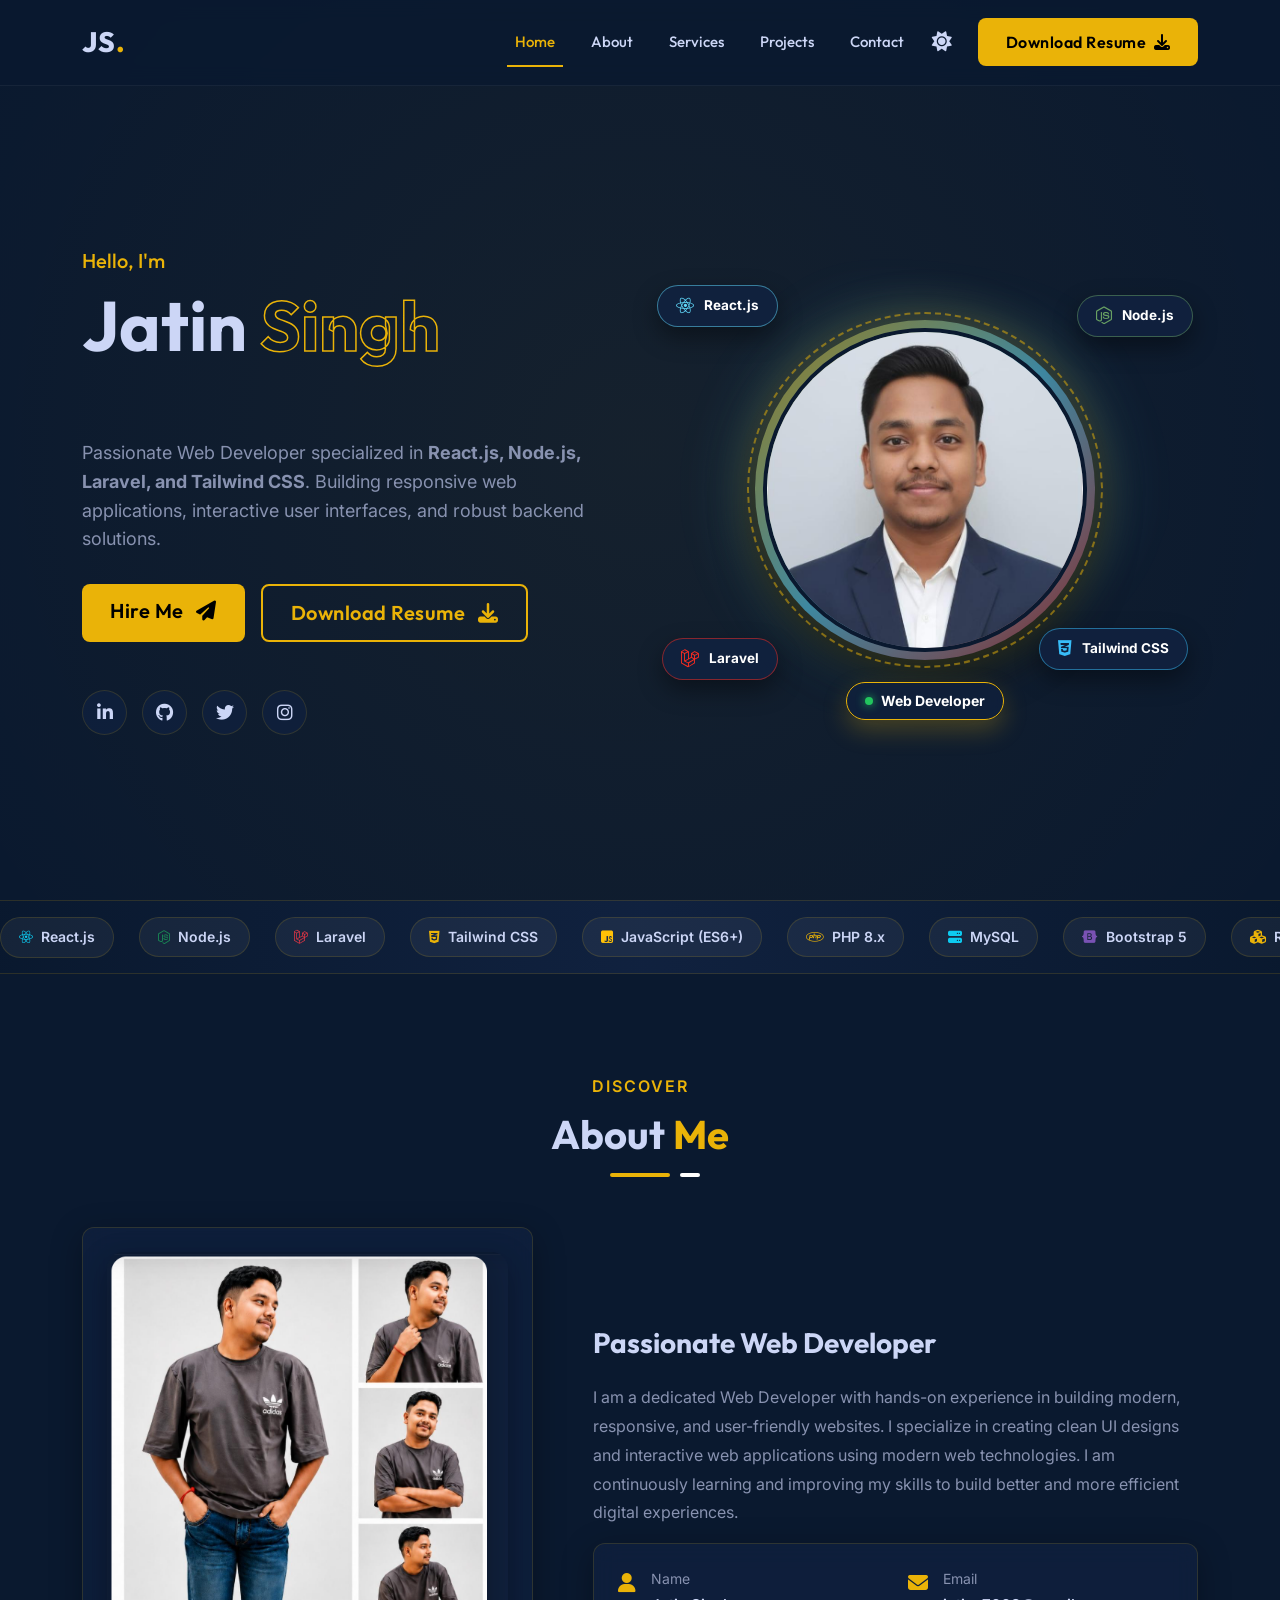
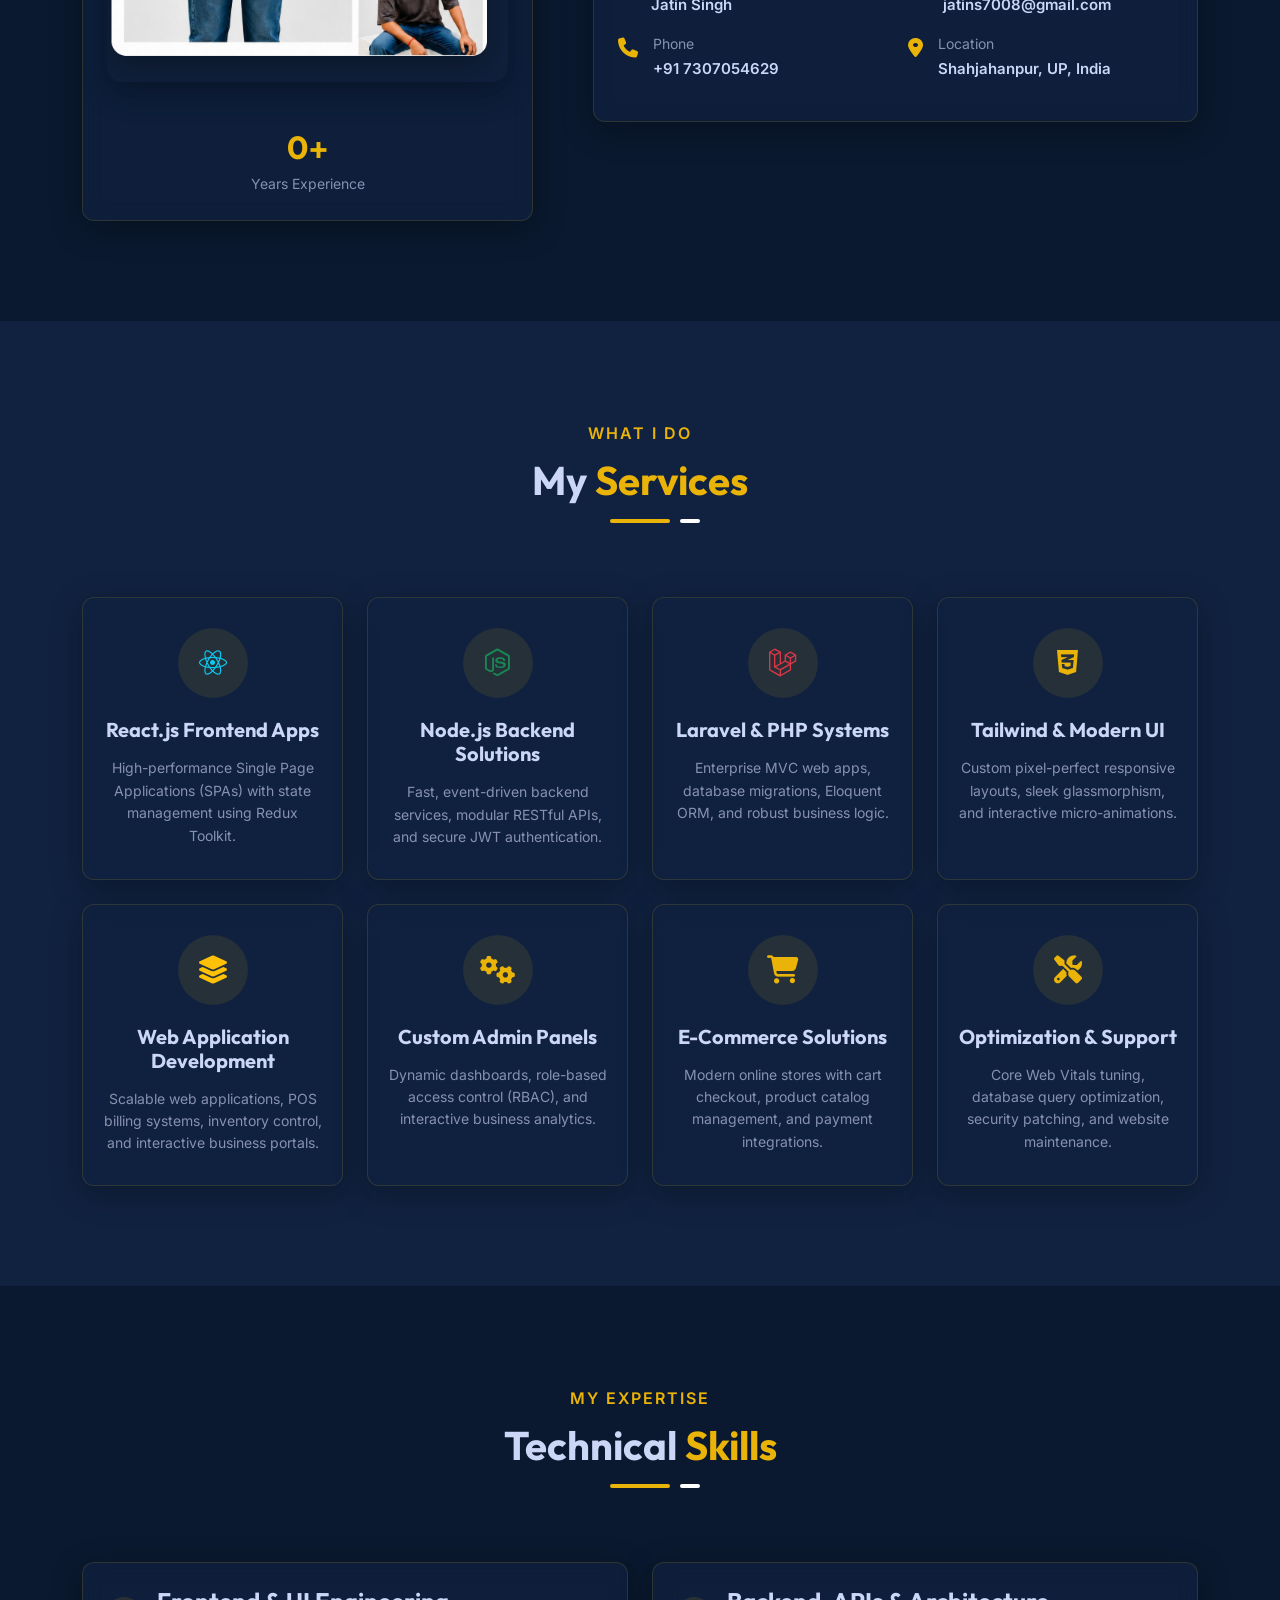
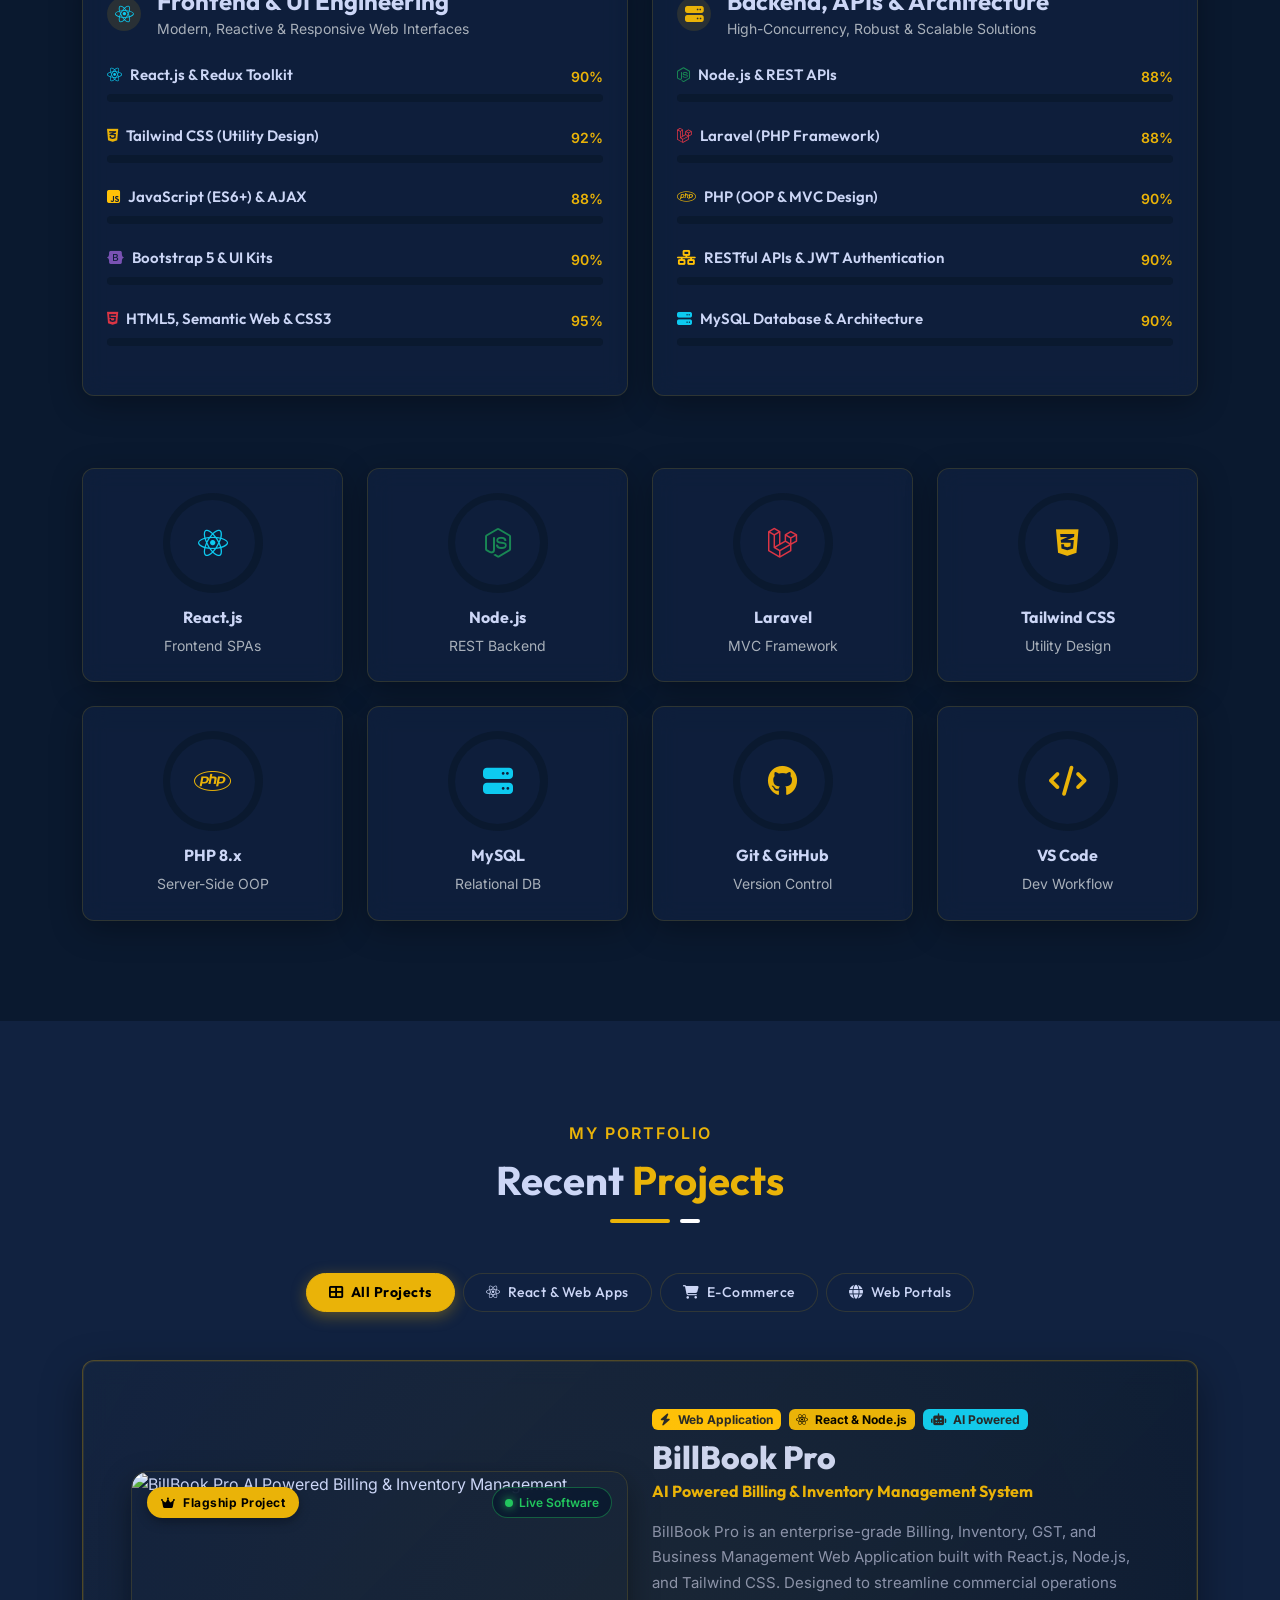
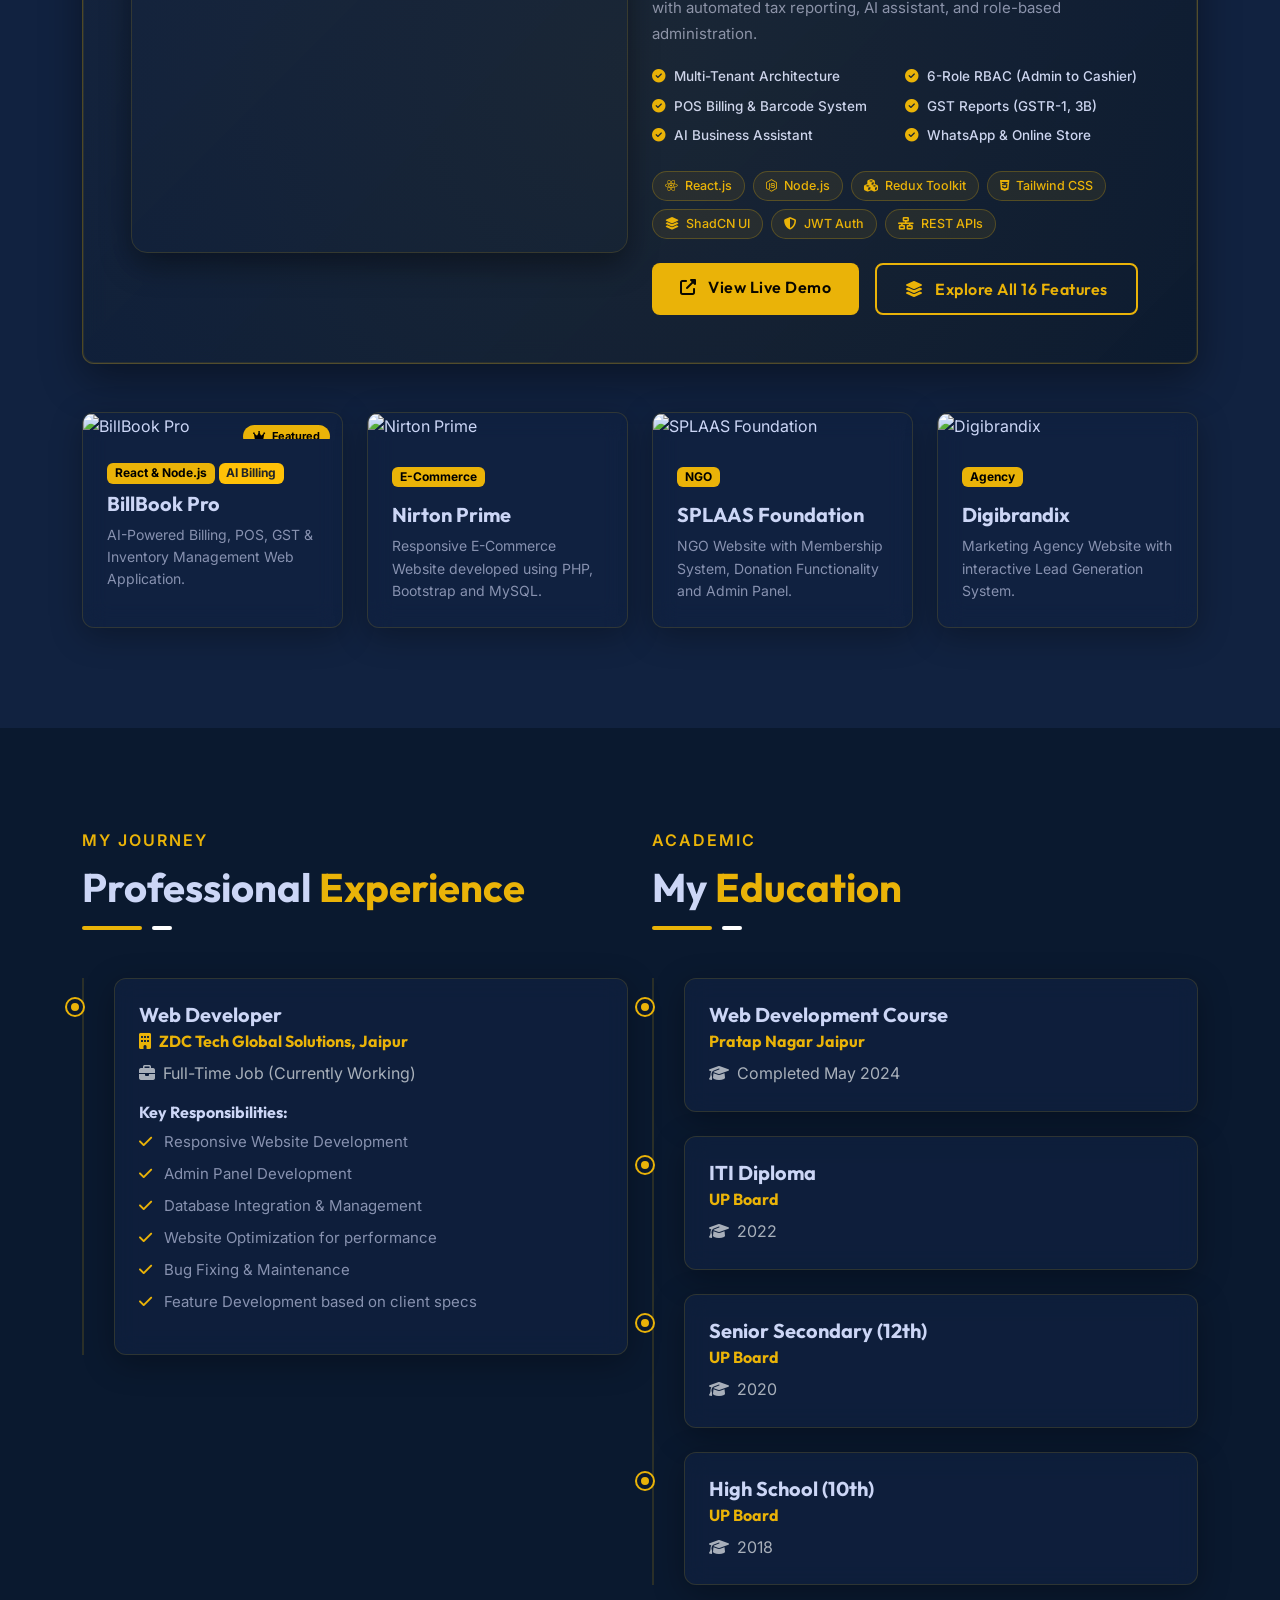
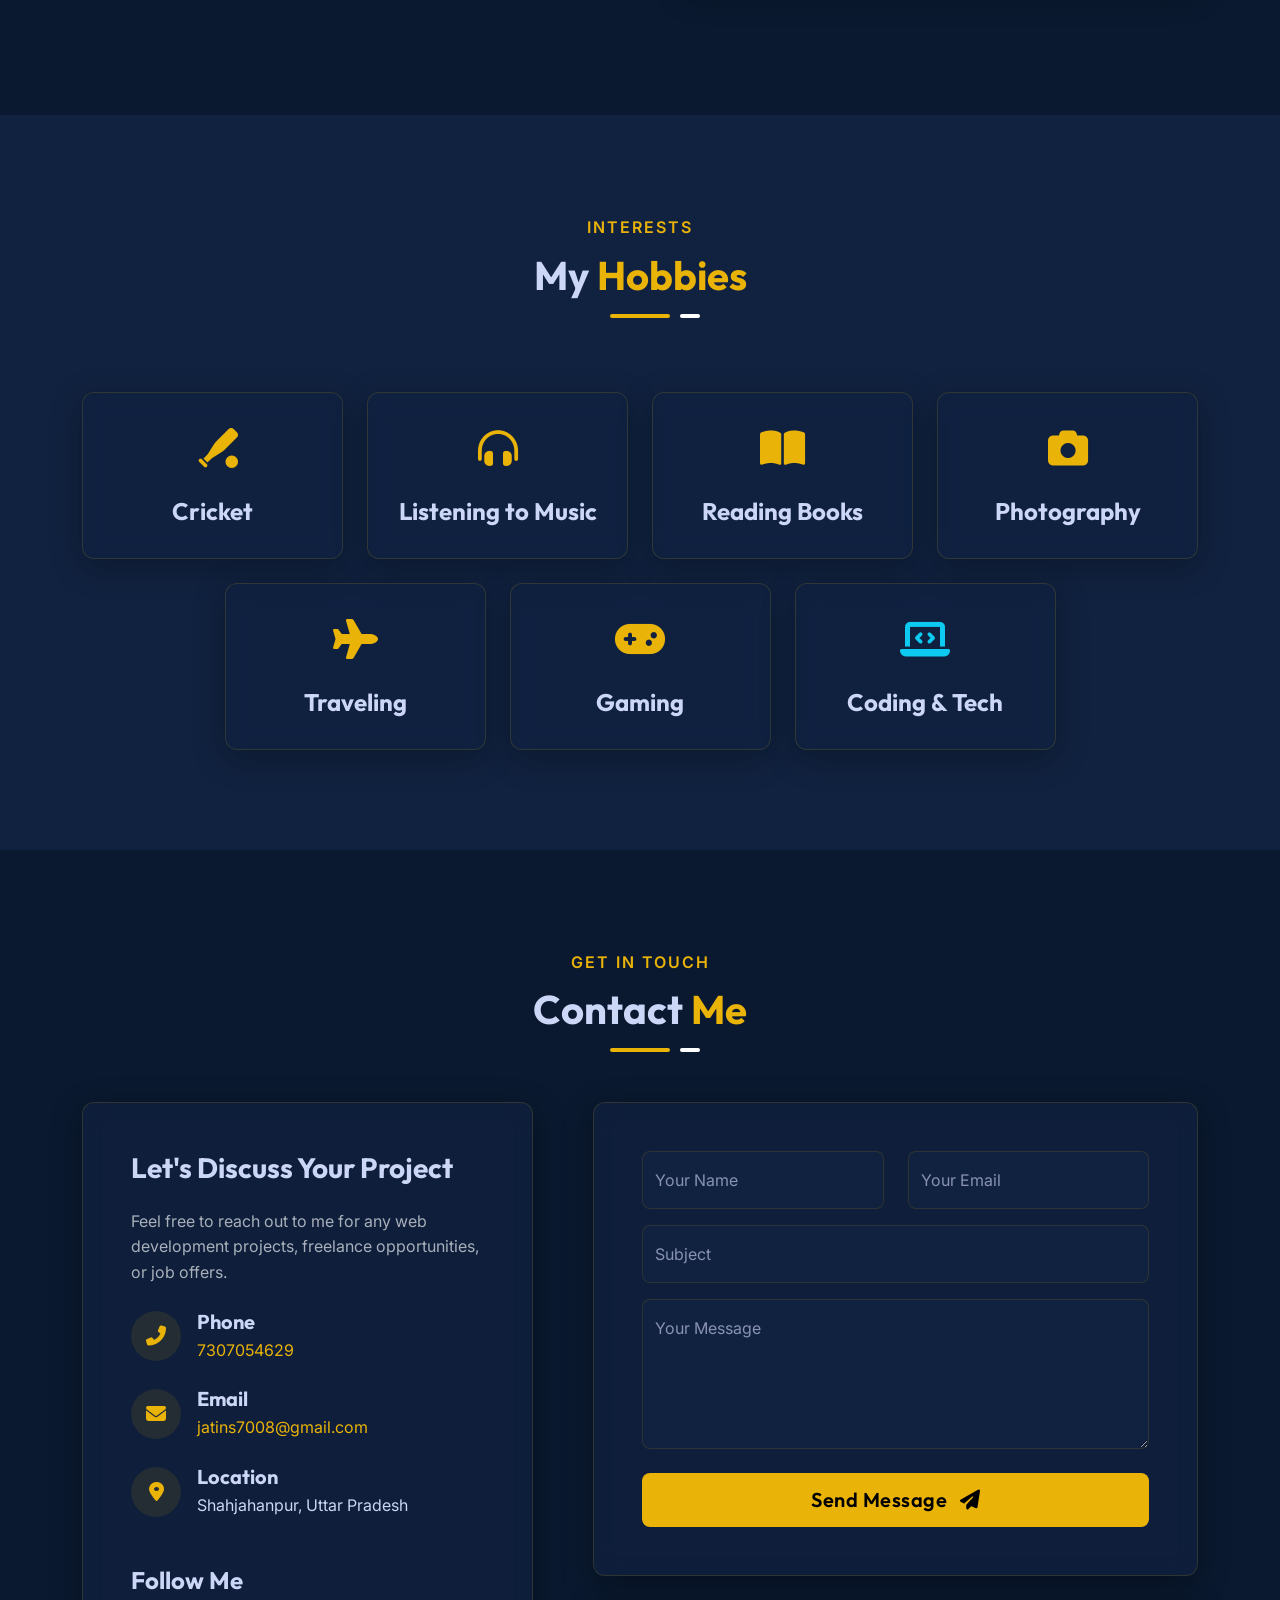
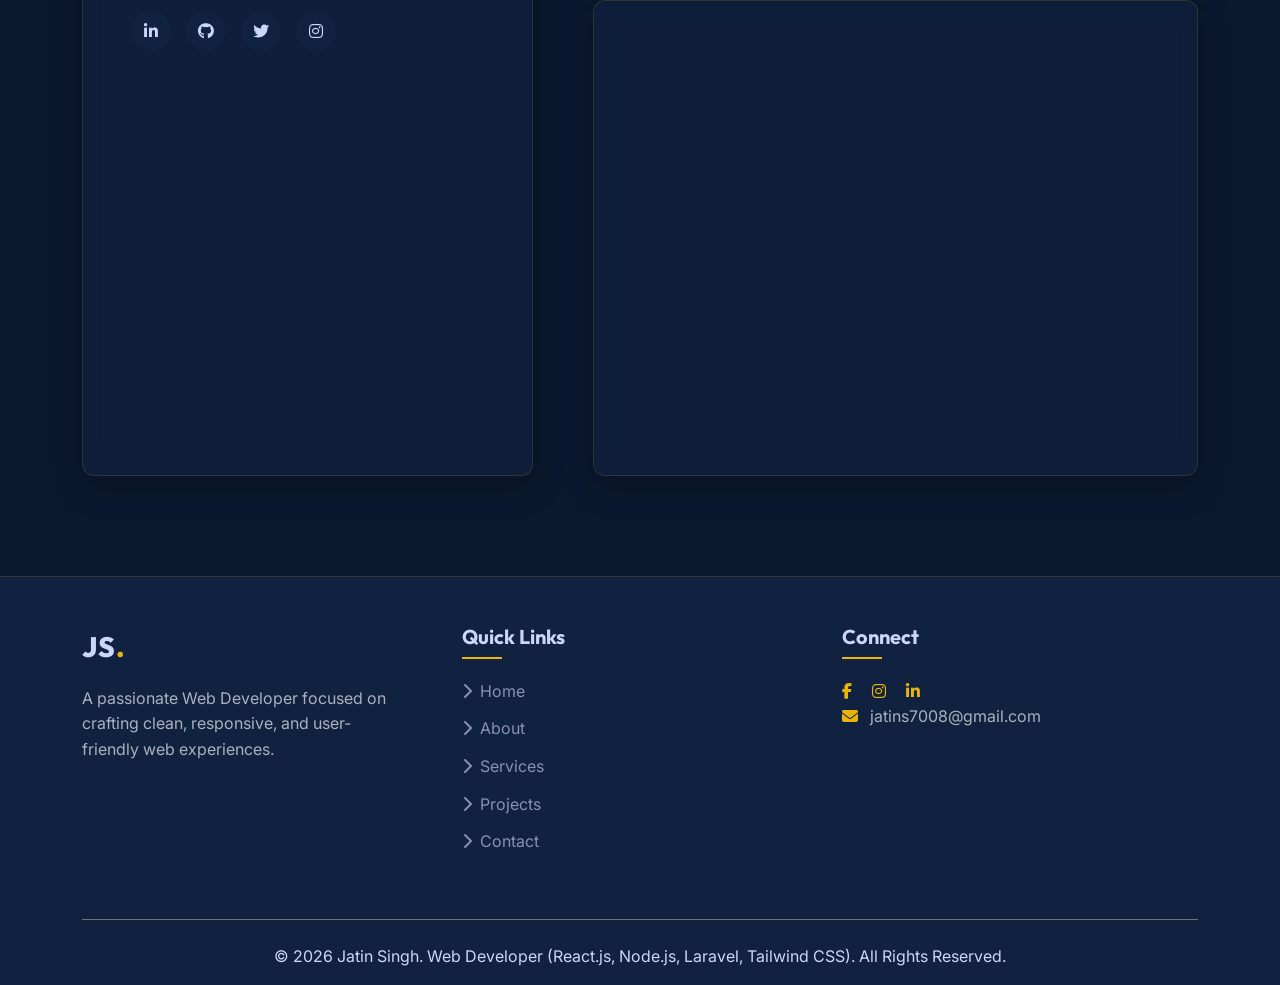
==== commit 260802e3: "Update typing animation and add project filteringdhvh" ====
--- a/index.html
+++ b/index.html
@@ -174,7 +174,7 @@
             <div class="row align-items-center mt-5">
                 <div class="col-lg-5" data-aos="fade-right">
                     <div class="about-img-wrapper glass-card p-4">
-                        <img src="about_jatin.jpg"
+                        <img src="about_me.png"
                             alt="Jatin Singh - Web Developer" class="img-fluid rounded-4 mb-3 w-100">
                         <div class="row text-center mt-4 justify-content-center">
                             <div class="col-12">
--- a/style.css
+++ b/style.css
@@ -463,7 +463,11 @@
 .hero-image-container {
     position: relative;
     z-index: 1;
-    text-align: center;
+    display: flex;
+    justify-content: center;
+    align-items: center;
+    min-height: 440px;
+    padding: 20px;
 }
 
 .hero-image-container .blob-shape {
@@ -471,13 +475,13 @@
     top: 50%;
     left: 50%;
     transform: translate(-50%, -50%);
-    width: 85%;
-    height: 85%;
-    background: var(--primary-color);
+    width: 90%;
+    height: 90%;
+    background: radial-gradient(circle, rgba(234, 179, 8, 0.25) 0%, rgba(97, 218, 251, 0.15) 50%, transparent 70%);
     border-radius: 30% 70% 70% 30% / 30% 30% 70% 70%;
     animation: morph 8s ease-in-out infinite;
     z-index: -1;
-    opacity: 0.2;
+    filter: blur(20px);
 }
 
 @keyframes morph {
@@ -488,48 +492,232 @@
     100% { border-radius: 30% 70% 70% 30% / 30% 30% 70% 70%; }
 }
 
-.hero-image {
-    max-width: 80%;
+.hero-avatar-wrapper {
+    position: relative;
+    width: 340px;
+    height: 340px;
+    border-radius: 50%;
+    padding: 8px;
+    background: linear-gradient(135deg, rgba(234, 179, 8, 0.6) 0%, rgba(97, 218, 251, 0.5) 50%, rgba(255, 45, 32, 0.5) 100%);
+    box-shadow: 0 0 50px rgba(234, 179, 8, 0.25), 0 20px 40px rgba(0, 0, 0, 0.6);
+    display: flex;
+    align-items: center;
+    justify-content: center;
+    transition: var(--transition);
+}
+
+.hero-avatar-wrapper:hover {
+    transform: scale(1.02);
+    box-shadow: 0 0 60px rgba(234, 179, 8, 0.4), 0 25px 50px rgba(0, 0, 0, 0.7);
+}
+
+.hero-avatar-wrapper .hero-image {
+    width: 100%;
+    height: 100%;
     aspect-ratio: 1 / 1;
     object-fit: cover;
+    object-position: center 15%;
     border-radius: 50%;
-    box-shadow: 20px 20px 0 rgba(234, 179, 8, 0.1);
-    transition: var(--transition);
-}
-
-.hero-image:hover {
-    transform: translateY(-10px);
-}
-
-.experience-badge {
-    position: absolute;
-    bottom: 20px;
-    right: 0;
-    padding: 15px 25px;
-    display: flex;
-    align-items: center;
-    gap: 15px;
-    animation: float 4s ease-in-out infinite;
-}
-
-.experience-badge .years {
-    font-size: 36px;
-    font-weight: 800;
-    color: var(--primary-color);
-    font-family: var(--font-heading);
-    line-height: 1;
-}
-
-.experience-badge .text {
+    border: 4px solid var(--bg-main);
+    box-shadow: none;
+    transition: var(--transition);
+    display: block;
+}
+
+.avatar-ring {
+    position: absolute;
+    inset: -8px;
+    border-radius: 50%;
+    border: 2px dashed rgba(234, 179, 8, 0.5);
+    animation: rotateRing 25s linear infinite;
+    pointer-events: none;
+}
+
+@keyframes rotateRing {
+    0% { transform: rotate(0deg); }
+    100% { transform: rotate(360deg); }
+}
+
+/* Floating Interactive Tech Badges */
+.floating-tech-badge {
+    position: absolute;
+    background: rgba(17, 34, 64, 0.9);
+    border: 1px solid var(--glass-border);
+    backdrop-filter: blur(12px);
+    -webkit-backdrop-filter: blur(12px);
+    padding: 9px 18px;
+    border-radius: 30px;
+    display: flex;
+    align-items: center;
+    gap: 10px;
+    font-size: 13.5px;
+    font-weight: 700;
+    color: var(--white);
+    box-shadow: 0 10px 25px rgba(0, 0, 0, 0.4);
+    cursor: pointer;
+    transition: all 0.3s cubic-bezier(0.175, 0.885, 0.32, 1.275);
+    z-index: 5;
+    animation: floatBadge 4s ease-in-out infinite;
+}
+
+[data-bs-theme="light"] .floating-tech-badge {
+    background: rgba(255, 255, 255, 0.92);
+    color: var(--text-main);
+    box-shadow: 0 10px 25px rgba(0, 0, 0, 0.12);
+}
+
+.floating-tech-badge i {
+    font-size: 18px;
+}
+
+.floating-tech-badge:hover {
+    transform: scale(1.15) translateY(-6px) !important;
+}
+
+/* React Badge (Top Left) */
+.badge-react {
+    top: 15px;
+    left: 5px;
+    border-color: rgba(97, 218, 251, 0.5);
+    animation-delay: 0s;
+}
+.badge-react i { color: #61dafb; }
+.badge-react:hover { box-shadow: 0 12px 30px rgba(97, 218, 251, 0.5); border-color: #61dafb; }
+
+/* Node.js Badge (Top Right) */
+.badge-node {
+    top: 25px;
+    right: 5px;
+    border-color: rgba(104, 160, 99, 0.5);
+    animation-delay: 1.2s;
+}
+.badge-node i { color: #68a063; }
+.badge-node:hover { box-shadow: 0 12px 30px rgba(104, 160, 99, 0.5); border-color: #68a063; }
+
+/* Laravel Badge (Bottom Left) */
+.badge-laravel {
+    bottom: 30px;
+    left: 10px;
+    border-color: rgba(255, 45, 32, 0.5);
+    animation-delay: 2.4s;
+}
+.badge-laravel i { color: #ff2d20; }
+.badge-laravel:hover { box-shadow: 0 12px 30px rgba(255, 45, 32, 0.5); border-color: #ff2d20; }
+
+/* Tailwind CSS Badge (Bottom Right) */
+.badge-tailwind {
+    bottom: 40px;
+    right: 10px;
+    border-color: rgba(56, 189, 248, 0.5);
+    animation-delay: 3.2s;
+}
+.badge-tailwind i { color: #38bdf8; }
+.badge-tailwind:hover { box-shadow: 0 12px 30px rgba(56, 189, 248, 0.5); border-color: #38bdf8; }
+
+@keyframes floatBadge {
+    0% { transform: translateY(0px); }
+    50% { transform: translateY(-8px); }
+    100% { transform: translateY(0px); }
+}
+
+/* Floating Status Pill */
+.hero-exp-card {
+    position: absolute;
+    bottom: -10px;
+    background: var(--glass-bg);
+    border: 1px solid var(--primary-color);
+    padding: 7px 18px;
+    border-radius: 20px;
+    display: flex;
+    align-items: center;
+    gap: 8px;
+    box-shadow: 0 10px 25px rgba(234, 179, 8, 0.25);
+    z-index: 6;
+    backdrop-filter: blur(10px);
+}
+
+/* Interactive Tech Marquee */
+.tech-marquee-wrapper {
+    overflow: hidden;
+    background: linear-gradient(90deg, rgba(10, 25, 47, 0.95), rgba(17, 34, 64, 0.95), rgba(10, 25, 47, 0.95));
+    border-top: 1px solid var(--glass-border);
+    border-bottom: 1px solid var(--glass-border);
+    backdrop-filter: blur(12px);
+    position: relative;
+    z-index: 2;
+}
+
+[data-bs-theme="light"] .tech-marquee-wrapper {
+    background: linear-gradient(90deg, #f8fafc, #ffffff, #f8fafc);
+}
+
+.tech-marquee-track {
+    display: flex;
+    gap: 25px;
+    width: max-content;
+    animation: marqueeScroll 30s linear infinite;
+}
+
+.tech-marquee-track:hover {
+    animation-play-state: paused;
+}
+
+@keyframes marqueeScroll {
+    0% { transform: translateX(0); }
+    100% { transform: translateX(-50%); }
+}
+
+.marquee-item {
+    display: inline-flex;
+    align-items: center;
+    padding: 8px 18px;
+    border-radius: 25px;
+    background: rgba(255, 255, 255, 0.05);
+    border: 1px solid var(--glass-border);
     font-size: 14px;
     font-weight: 600;
-    line-height: 1.2;
-}
-
-@keyframes float {
-    0% { transform: translateY(0px); }
-    50% { transform: translateY(-15px); }
-    100% { transform: translateY(0px); }
+    white-space: nowrap;
+    color: var(--text-main);
+    transition: var(--transition);
+}
+
+.marquee-item:hover {
+    border-color: var(--primary-color);
+    transform: translateY(-2px);
+    background: rgba(234, 179, 8, 0.1);
+}
+
+/* About Photo Styling */
+.about-photo-container {
+    box-shadow: 0 15px 35px rgba(0, 0, 0, 0.4);
+}
+
+.about-profile-img {
+    height: 380px;
+    object-fit: cover;
+    object-position: center 15%;
+    transition: transform 0.5s ease;
+}
+
+.about-photo-container:hover .about-profile-img {
+    transform: scale(1.04);
+}
+
+.about-badge-overlay {
+    position: absolute;
+    bottom: 15px;
+    left: 15px;
+}
+
+/* Tech Stack Interactive Cards */
+.tech-stack-card {
+    transition: var(--transition);
+}
+
+.tech-stack-card:hover {
+    transform: translateY(-8px);
+    border-color: var(--primary-color);
+    box-shadow: 0 15px 30px rgba(0, 0, 0, 0.4);
 }
 
 /* =========================================
@@ -727,10 +915,233 @@
 
 /* =========================================
    Projects Section
+/* =========================================
+   Projects Section
    ========================================= */
+/* Project Filter Buttons */
+.project-filter-btn {
+    background: var(--glass-bg);
+    border: 1px solid var(--glass-border);
+    color: var(--text-main);
+    padding: 8px 22px;
+    border-radius: 30px;
+    font-size: 14px;
+    font-weight: 500;
+    transition: var(--transition);
+}
+
+.project-filter-btn:hover {
+    border-color: var(--primary-color);
+    color: var(--primary-color);
+    transform: translateY(-2px);
+}
+
+.project-filter-btn.active {
+    background-color: var(--primary-color);
+    color: #000;
+    border-color: var(--primary-color);
+    font-weight: 700;
+    box-shadow: 0 4px 15px rgba(234, 179, 8, 0.35);
+}
+
+/* Featured SaaS Project Card */
+.featured-project-container {
+    transition: var(--transition);
+}
+
+.featured-project-card {
+    border: 1px solid rgba(234, 179, 8, 0.3);
+    background: linear-gradient(135deg, rgba(17, 34, 64, 0.85) 0%, rgba(10, 25, 47, 0.95) 100%);
+    box-shadow: 0 15px 40px rgba(0, 0, 0, 0.4), inset 0 0 0 1px rgba(234, 179, 8, 0.1);
+    position: relative;
+    overflow: hidden;
+}
+
+[data-bs-theme="light"] .featured-project-card {
+    background: linear-gradient(135deg, rgba(255, 255, 255, 0.95) 0%, rgba(248, 250, 252, 0.9) 100%);
+    box-shadow: 0 15px 40px rgba(31, 38, 135, 0.12), inset 0 0 0 1px rgba(234, 179, 8, 0.2);
+}
+
+.featured-project-card::before {
+    content: '';
+    position: absolute;
+    top: -50%;
+    left: -50%;
+    width: 200%;
+    height: 200%;
+    background: radial-gradient(circle, rgba(234, 179, 8, 0.06) 0%, transparent 60%);
+    pointer-events: none;
+}
+
+.featured-project-img-wrap {
+    position: relative;
+    border-radius: 16px;
+    overflow: hidden;
+    box-shadow: 0 12px 30px rgba(0, 0, 0, 0.4);
+    border: 1px solid var(--glass-border);
+}
+
+.featured-project-img {
+    width: 100%;
+    height: 380px;
+    object-fit: cover;
+    display: block;
+    transition: transform 0.6s cubic-bezier(0.16, 1, 0.3, 1);
+}
+
+.featured-project-card:hover .featured-project-img {
+    transform: scale(1.04);
+}
+
+.featured-badge {
+    position: absolute;
+    top: 15px;
+    left: 15px;
+    background: var(--primary-color);
+    color: #000;
+    font-size: 12px;
+    font-weight: 700;
+    padding: 6px 14px;
+    border-radius: 20px;
+    box-shadow: 0 4px 12px rgba(0, 0, 0, 0.3);
+    z-index: 3;
+    letter-spacing: 0.5px;
+}
+
+.live-pill {
+    position: absolute;
+    top: 15px;
+    right: 15px;
+    background: rgba(10, 25, 47, 0.85);
+    border: 1px solid rgba(34, 197, 94, 0.4);
+    color: #22c55e;
+    font-size: 12px;
+    font-weight: 600;
+    padding: 5px 12px;
+    border-radius: 20px;
+    display: flex;
+    align-items: center;
+    gap: 6px;
+    z-index: 3;
+    backdrop-filter: blur(8px);
+}
+
+.live-indicator {
+    width: 8px;
+    height: 8px;
+    background-color: #22c55e;
+    border-radius: 50%;
+    display: inline-block;
+    box-shadow: 0 0 10px #22c55e;
+    animation: livePulse 2s infinite;
+}
+
+@keyframes livePulse {
+    0% { transform: scale(0.95); box-shadow: 0 0 0 0 rgba(34, 197, 94, 0.7); }
+    70% { transform: scale(1); box-shadow: 0 0 0 6px rgba(34, 197, 94, 0); }
+    100% { transform: scale(0.95); box-shadow: 0 0 0 0 rgba(34, 197, 94, 0); }
+}
+
+.featured-img-overlay {
+    position: absolute;
+    bottom: 0;
+    left: 0;
+    right: 0;
+    padding: 20px;
+    background: linear-gradient(to top, rgba(10, 25, 47, 0.95), rgba(10, 25, 47, 0.4) 70%, transparent);
+    display: flex;
+    justify-content: center;
+    align-items: center;
+    opacity: 0;
+    transition: var(--transition);
+}
+
+.featured-project-card:hover .featured-img-overlay {
+    opacity: 1;
+}
+
+.featured-title {
+    font-size: 32px;
+    font-weight: 800;
+    margin-bottom: 4px;
+}
+
+.featured-subtitle {
+    font-size: 16px;
+    line-height: 1.4;
+}
+
+.featured-desc {
+    color: var(--text-muted);
+    font-size: 15px;
+    line-height: 1.7;
+    margin-bottom: 20px;
+}
+
+.highlight-item {
+    font-size: 13.5px;
+    color: var(--text-main);
+    display: flex;
+    align-items: center;
+    font-weight: 500;
+}
+
+.tech-pills {
+    display: flex;
+    flex-wrap: wrap;
+    gap: 8px;
+}
+
+.tech-pill {
+    background: rgba(234, 179, 8, 0.08);
+    border: 1px solid rgba(234, 179, 8, 0.25);
+    color: var(--primary-color);
+    padding: 4px 12px;
+    border-radius: 16px;
+    font-size: 12.5px;
+    font-weight: 500;
+    transition: var(--transition);
+}
+
+.tech-pill:hover {
+    background: rgba(234, 179, 8, 0.2);
+    transform: translateY(-2px);
+}
+
+.pulse-btn {
+    box-shadow: 0 0 0 0 rgba(234, 179, 8, 0.7);
+    animation: btnGlow 2.5s infinite;
+}
+
+@keyframes btnGlow {
+    0% { transform: scale(1); box-shadow: 0 0 0 0 rgba(234, 179, 8, 0.5); }
+    70% { transform: scale(1.02); box-shadow: 0 0 0 12px rgba(234, 179, 8, 0); }
+    100% { transform: scale(1); box-shadow: 0 0 0 0 rgba(234, 179, 8, 0); }
+}
+
+.card-featured-tag {
+    position: absolute;
+    top: 12px;
+    right: 12px;
+    background: var(--primary-color);
+    color: #000;
+    font-size: 11px;
+    font-weight: 700;
+    padding: 3px 10px;
+    border-radius: 12px;
+    z-index: 2;
+}
+
 .project-card {
     overflow: hidden;
     height: 100%;
+    transition: var(--transition);
+}
+
+.project-card:hover {
+    transform: translateY(-8px);
+    border-color: var(--primary-color);
+    box-shadow: 0 15px 30px rgba(0, 0, 0, 0.4);
 }
 
 .project-img {
@@ -740,7 +1151,7 @@
 
 .project-img img {
     width: 100%;
-    height: 250px;
+    height: 220px;
     object-fit: cover;
     transition: transform 0.5s ease;
 }
@@ -751,7 +1162,7 @@
     left: 0;
     width: 100%;
     height: 100%;
-    background: rgba(10, 25, 47, 0.8);
+    background: rgba(10, 25, 47, 0.85);
     display: flex;
     align-items: center;
     justify-content: center;
@@ -760,7 +1171,7 @@
 }
 
 [data-bs-theme="light"] .project-overlay {
-    background: rgba(255, 255, 255, 0.8);
+    background: rgba(255, 255, 255, 0.85);
 }
 
 .project-card:hover .project-img img {
@@ -772,14 +1183,90 @@
 }
 
 .project-content h3 {
-    font-size: 22px;
-    margin: 10px 0;
+    font-size: 20px;
+    margin: 8px 0;
 }
 
 .project-content p {
     color: var(--text-muted);
+    font-size: 14px;
+    margin: 0;
+    line-height: 1.6;
+}
+
+/* Modal Custom Styling */
+.modal-preview-img {
+    max-height: 320px;
+    object-fit: cover;
+}
+
+.modal-img-banner-overlay {
+    position: absolute;
+    bottom: 0;
+    left: 0;
+    right: 0;
+    background: linear-gradient(to top, rgba(10, 25, 47, 0.95), rgba(10, 25, 47, 0.5) 70%, transparent);
+}
+
+.custom-modal-tabs .nav-link {
+    color: var(--text-muted);
+    border: 1px solid var(--glass-border);
+    border-radius: 25px;
+    padding: 8px 20px;
+    margin: 0 4px 8px 4px;
+    font-size: 14px;
+    transition: var(--transition);
+}
+
+.custom-modal-tabs .nav-link:hover {
+    color: var(--primary-color);
+    border-color: var(--primary-color);
+}
+
+.custom-modal-tabs .nav-link.active {
+    background-color: var(--primary-color) !important;
+    color: #000 !important;
+    font-weight: 700;
+    border-color: var(--primary-color);
+}
+
+.feature-module-card {
+    border: 1px solid var(--glass-border);
+    transition: var(--transition);
+    border-radius: 12px;
+}
+
+.feature-module-card:hover {
+    transform: translateY(-3px);
+    border-color: var(--primary-color);
+    background: rgba(234, 179, 8, 0.05);
+}
+
+.feature-icon-circle {
+    width: 34px;
+    height: 34px;
+    border-radius: 50%;
+    background: rgba(234, 179, 8, 0.12);
+    display: flex;
+    align-items: center;
+    justify-content: center;
+    flex-shrink: 0;
     font-size: 15px;
-    margin: 0;
+}
+
+.metric-card {
+    border: 1px solid var(--glass-border);
+    border-radius: 12px;
+    transition: var(--transition);
+}
+
+.metric-card:hover {
+    transform: translateY(-3px);
+    border-color: var(--primary-color);
+}
+
+.project-item {
+    transition: opacity 0.3s ease, transform 0.3s ease;
 }
 
 /* =========================================
@@ -973,7 +1460,13 @@
     }
     
     .hero-image-container {
-        margin-bottom: 40px;
+        margin-bottom: 50px;
+        min-height: 380px;
+    }
+
+    .hero-avatar-wrapper {
+        width: 300px;
+        height: 300px;
     }
     
     .navbar-collapse {
@@ -995,7 +1488,32 @@
     }
     
     .hero-content .name {
-        font-size: 40px;
+        font-size: 38px;
+    }
+
+    .hero-avatar-wrapper {
+        width: 260px;
+        height: 260px;
+    }
+
+    .floating-tech-badge {
+        padding: 6px 12px;
+        font-size: 11.5px;
+    }
+
+    .floating-tech-badge i {
+        font-size: 15px;
+    }
+
+    .badge-react { top: -5px; left: -10px; }
+    .badge-node { top: 0px; right: -10px; }
+    .badge-laravel { bottom: 10px; left: -10px; }
+    .badge-tailwind { bottom: 15px; right: -10px; }
+
+    .hero-exp-card {
+        padding: 5px 14px;
+        font-size: 12px;
+        bottom: -15px;
     }
     
     .experience-badge {
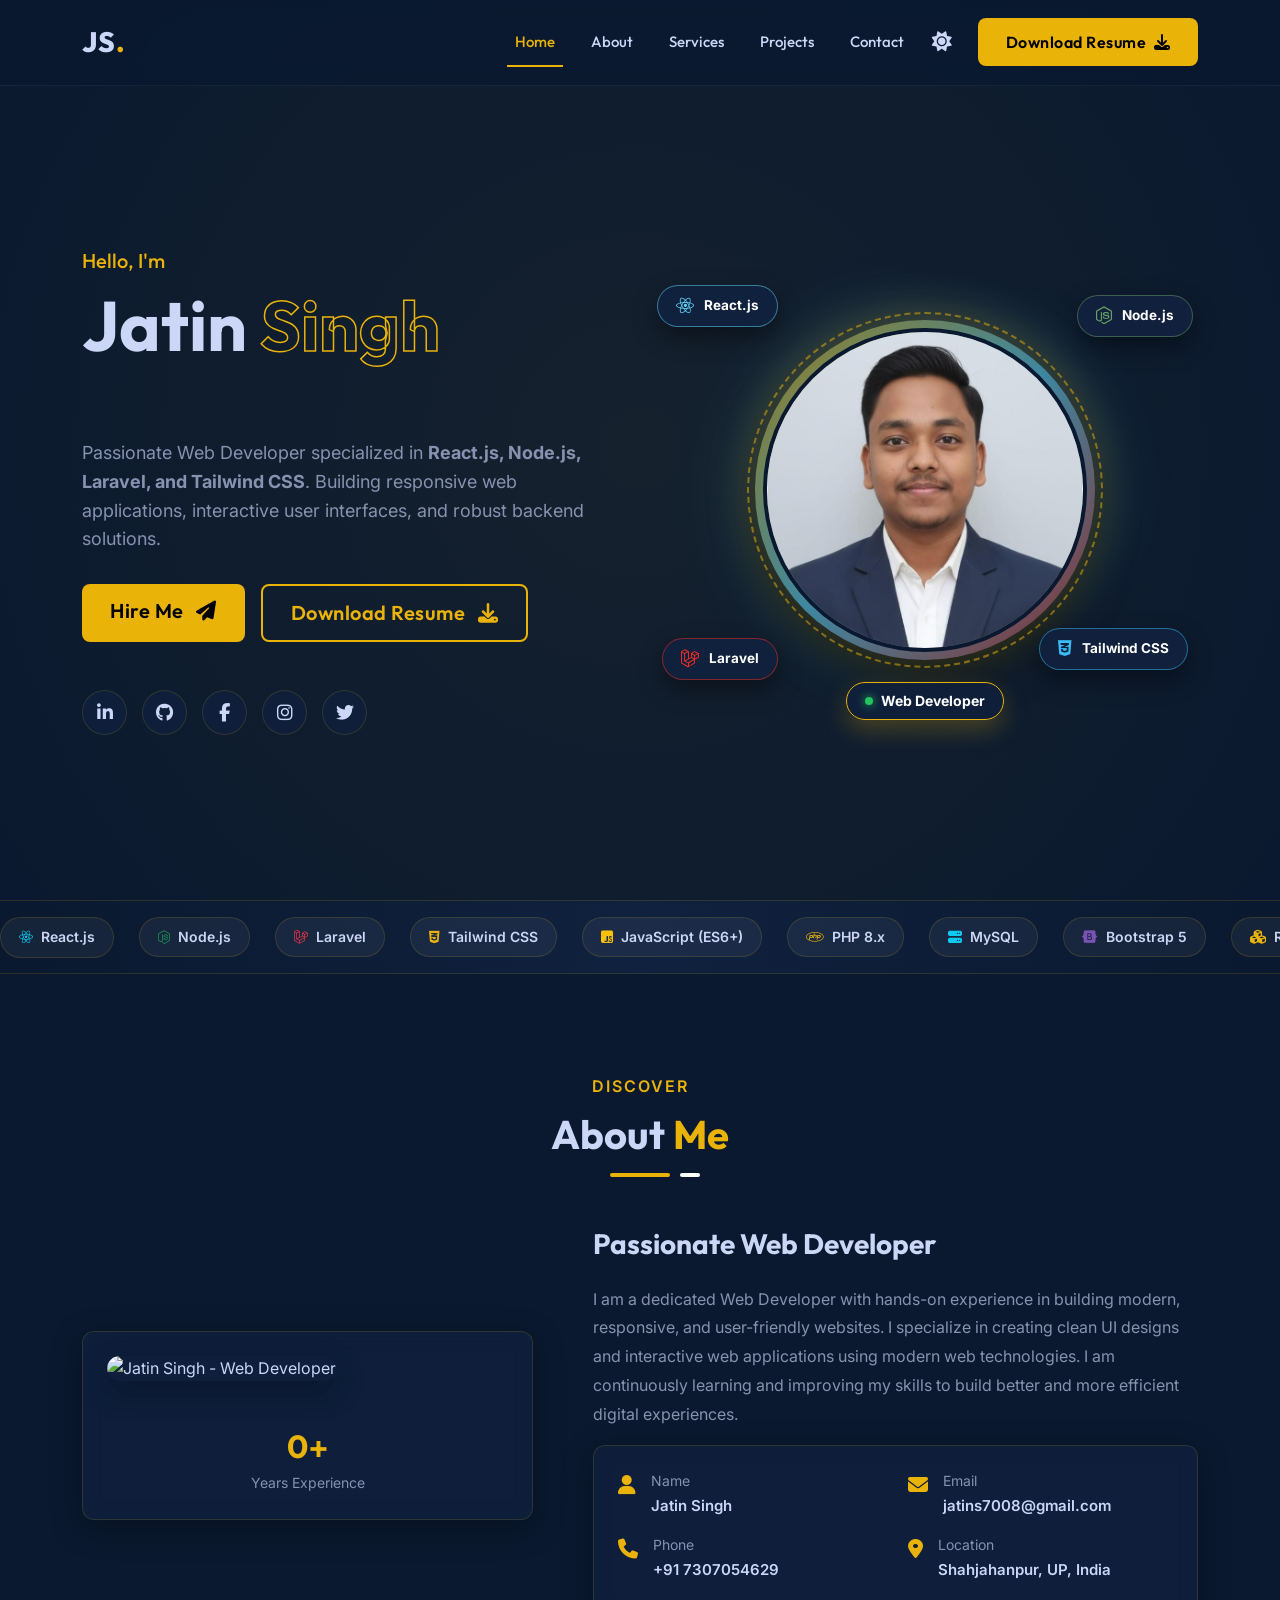
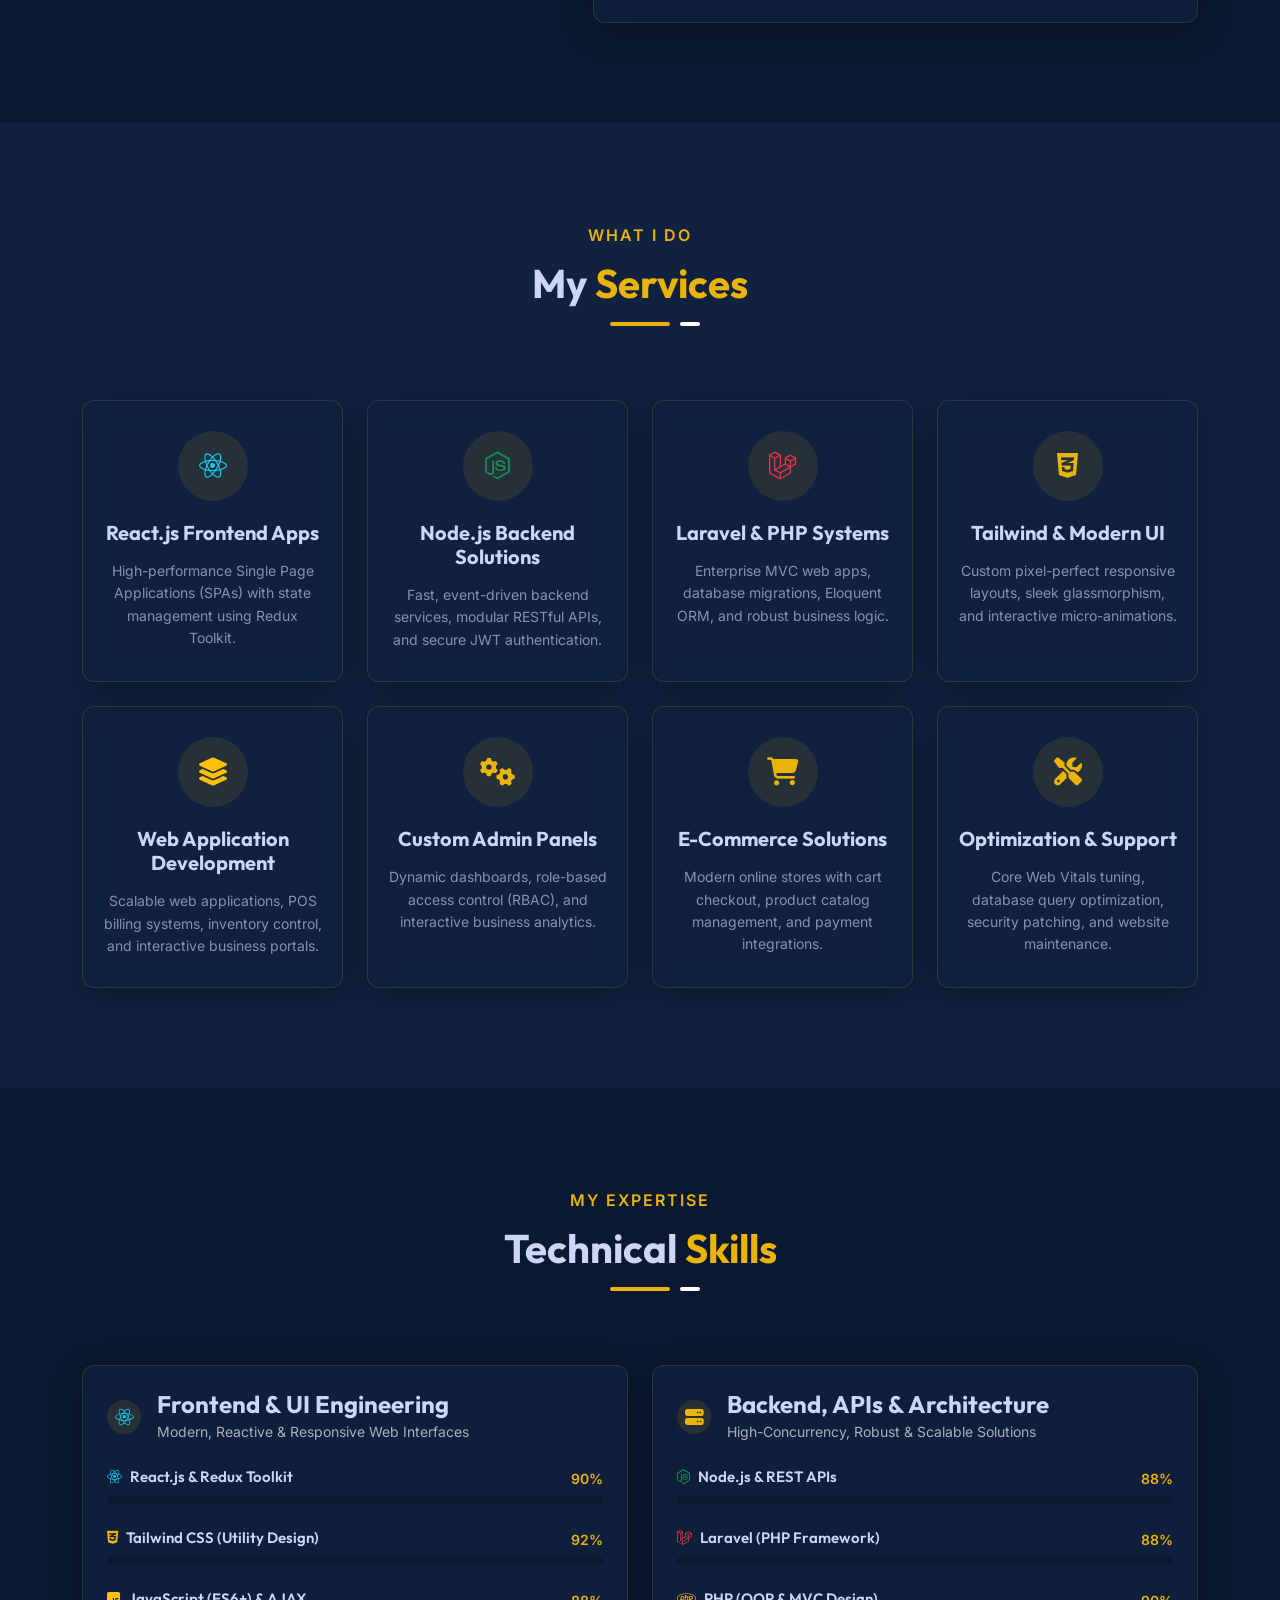
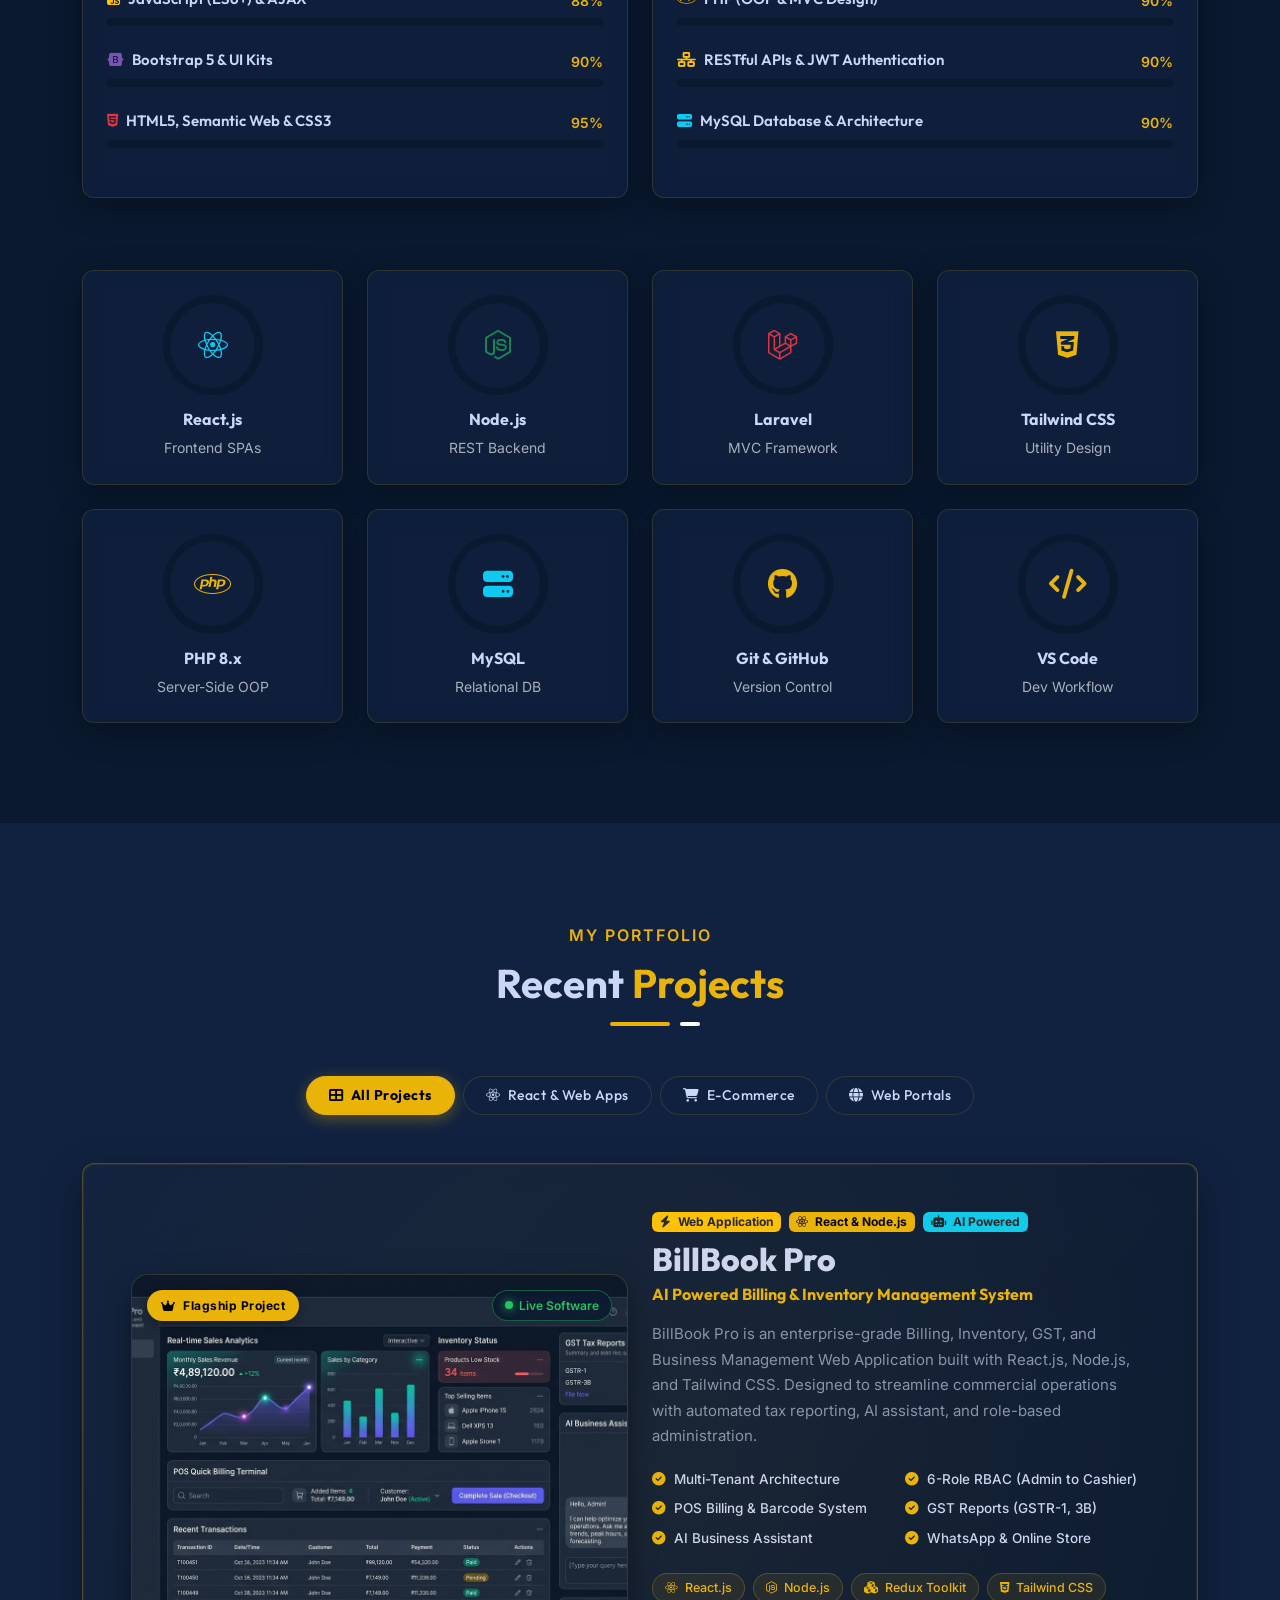
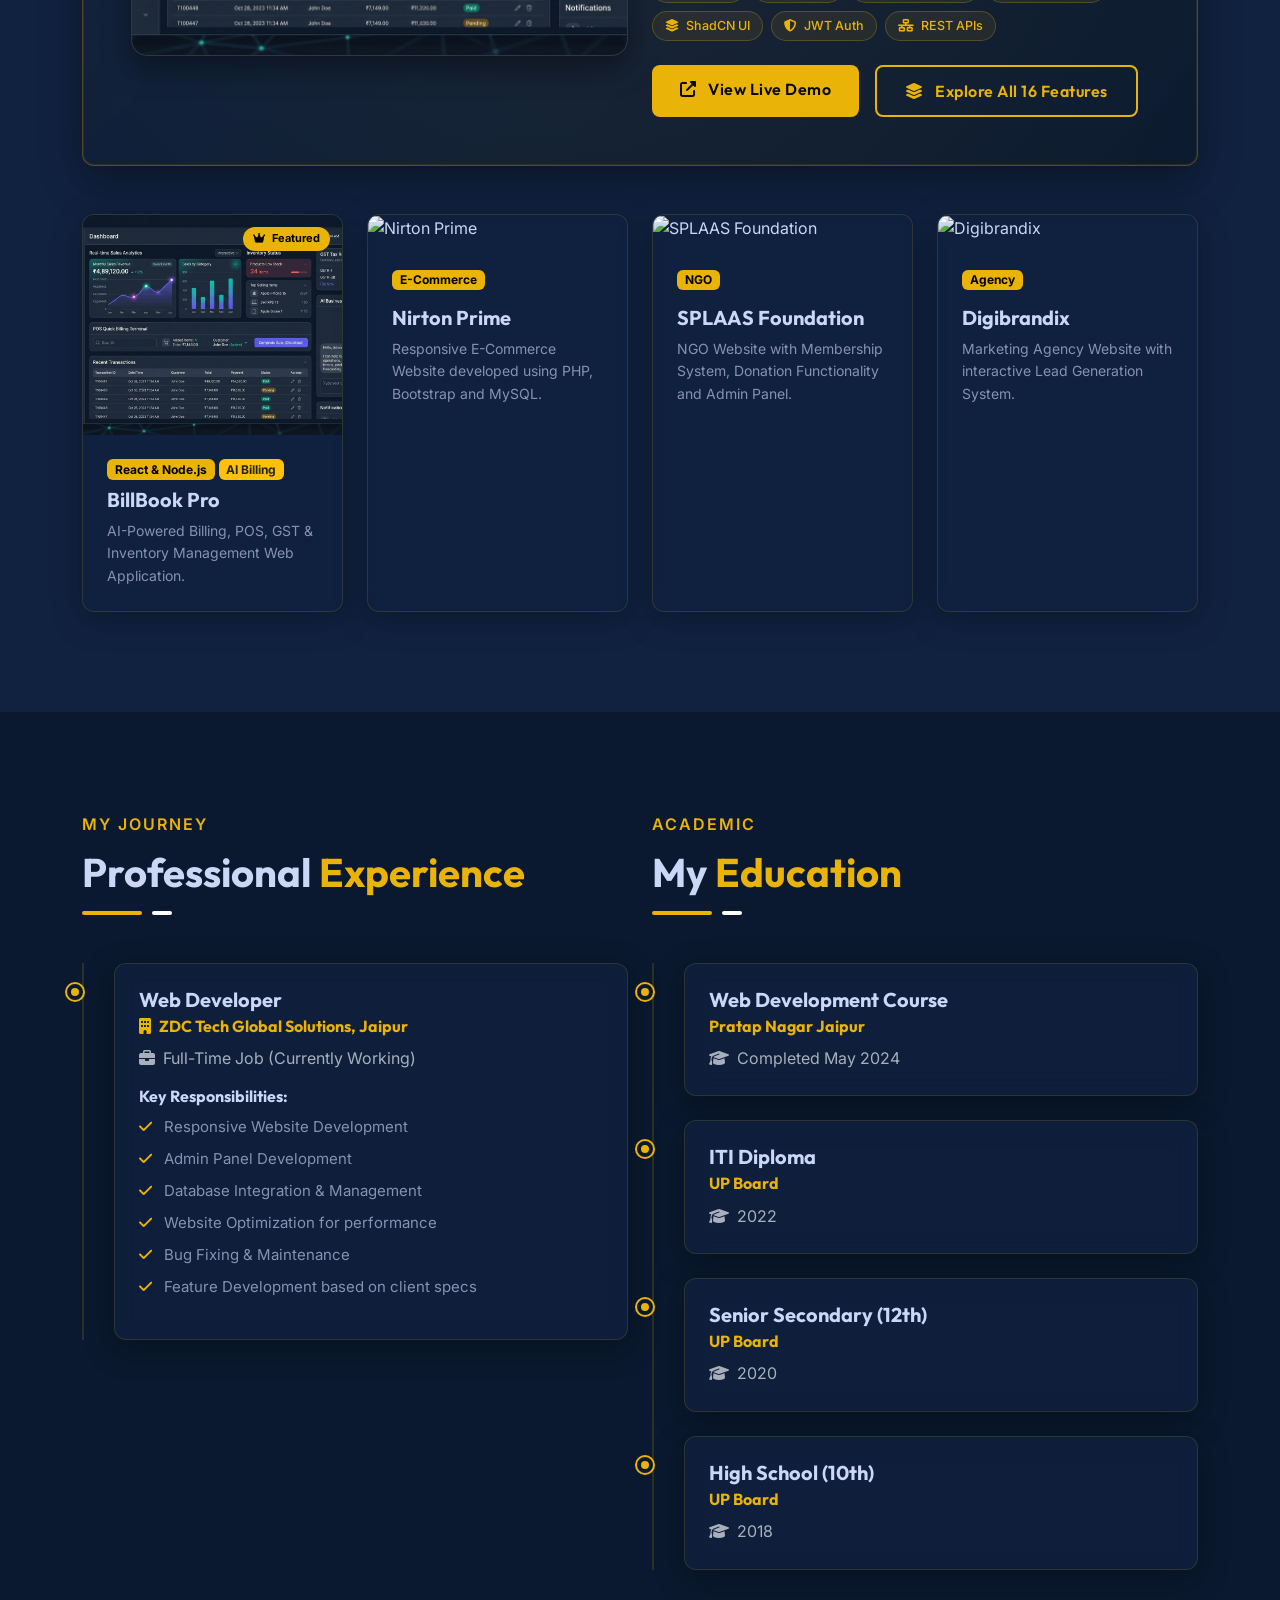
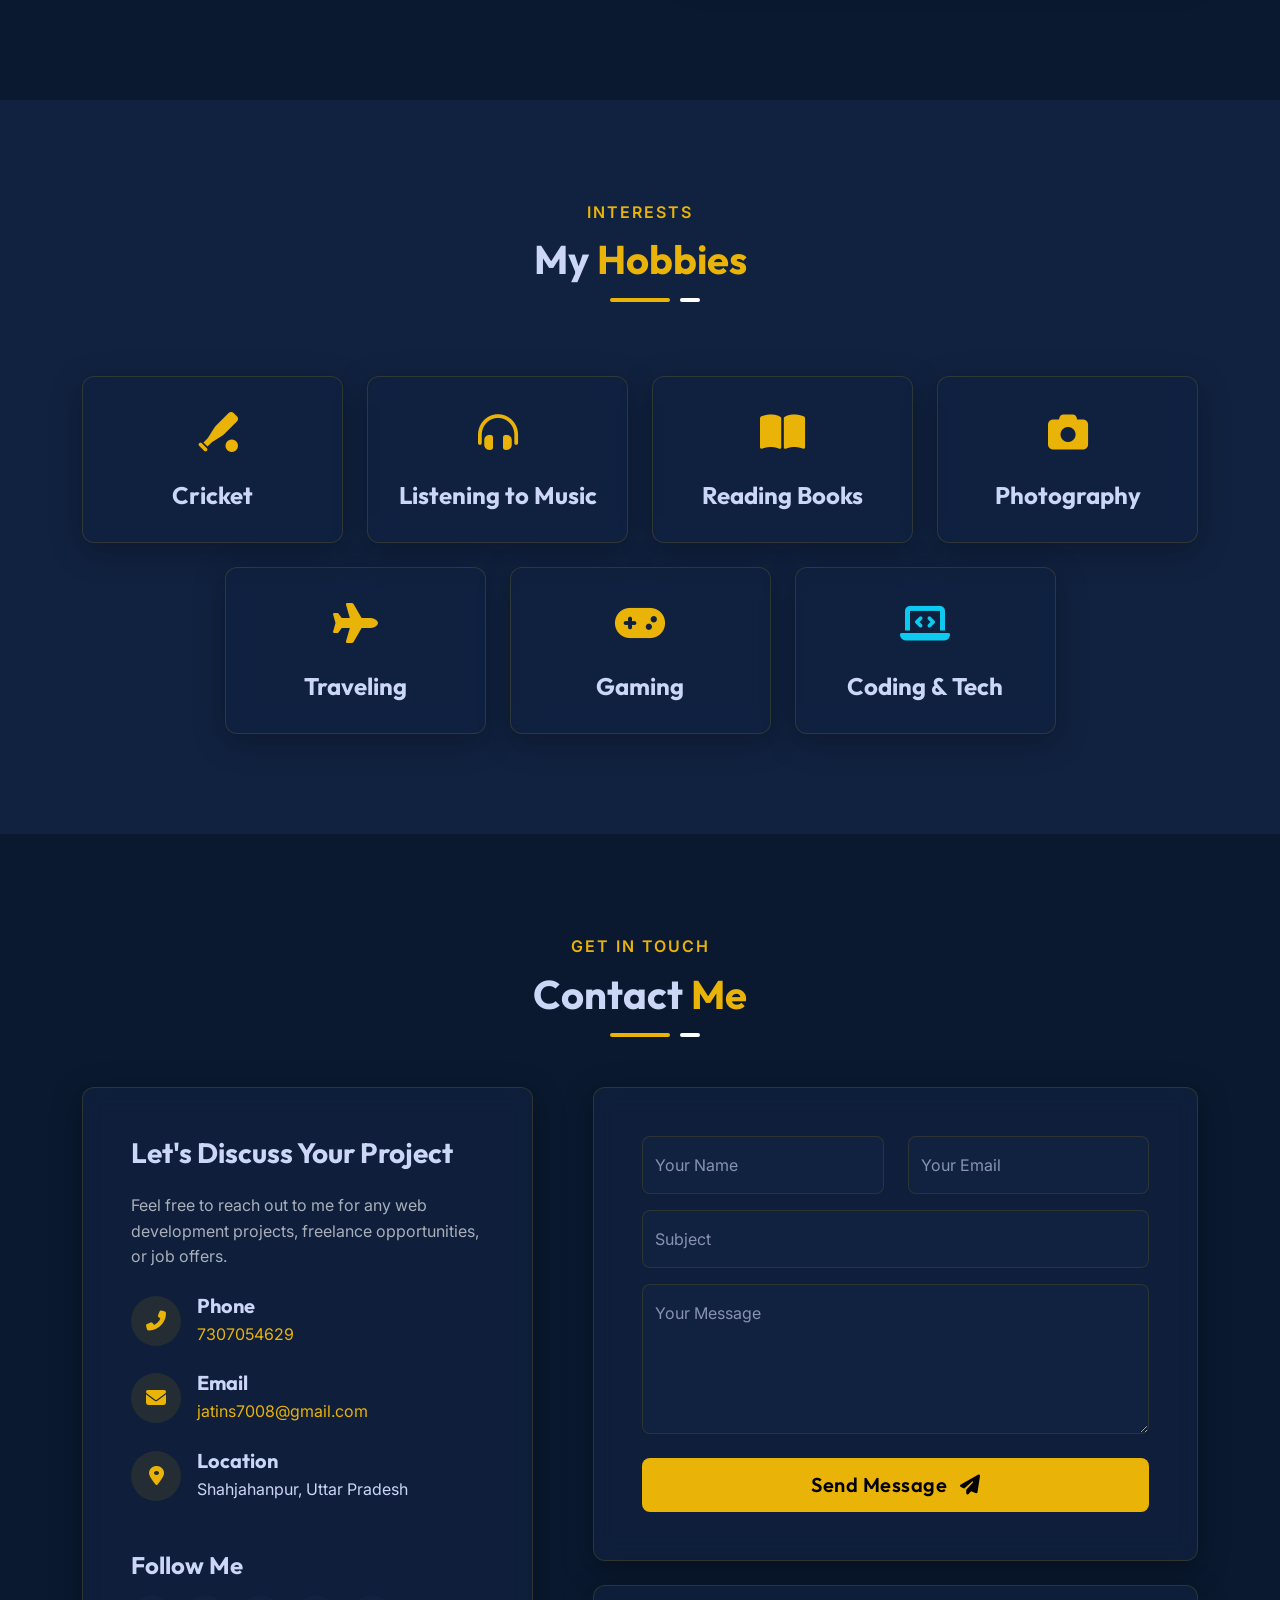
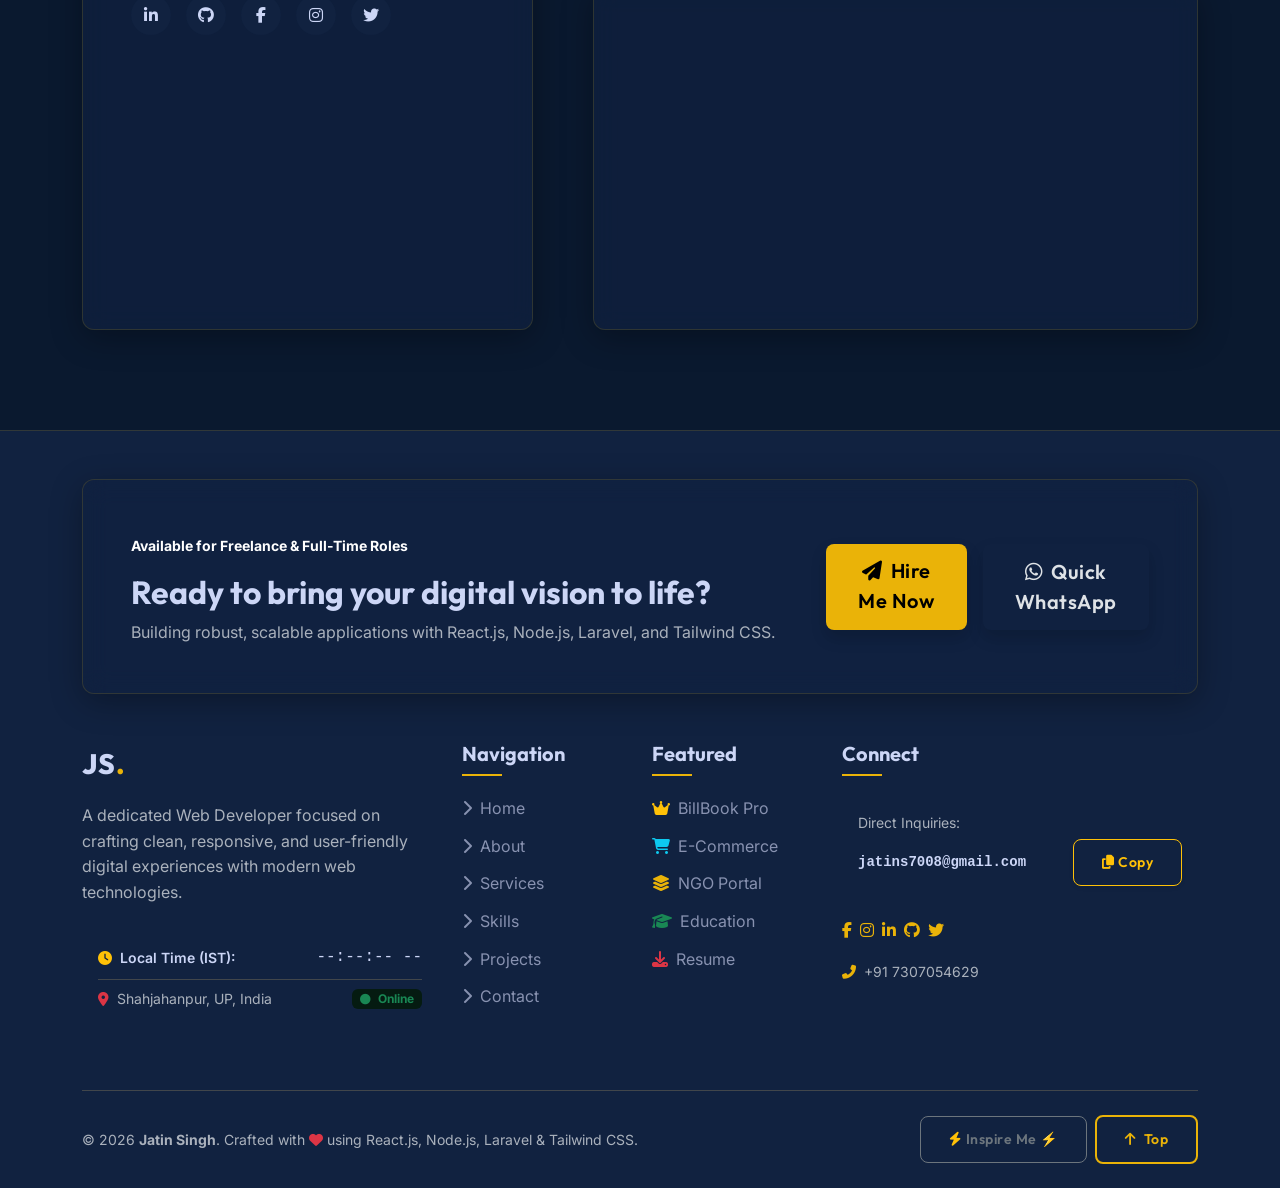
==== commit 026a1a55: "Update index.html chnage pages design" ====
--- a/index.html
+++ b/index.html
@@ -90,10 +90,12 @@
                                 class="fab fa-linkedin-in"></i></a>
                         <a href="https://github.com/jatins7008" target="_blank" class="social-icon" aria-label="GitHub"><i
                                 class="fab fa-github"></i></a>
+                        <a href="https://www.facebook.com/singh.shabh.3979/" target="_blank" class="social-icon" aria-label="Facebook"><i
+                                class="fab fa-facebook-f"></i></a>
+                        <a href="https://www.instagram.com/jatin_singh_12_/" target="_blank" class="social-icon" aria-label="Instagram"><i
+                                class="fab fa-instagram"></i></a>
                         <a href="https://x.com/" target="_blank" class="social-icon" aria-label="Twitter"><i
                                 class="fab fa-twitter"></i></a>
-                        <a href="https://www.instagram.com/" target="_blank" class="social-icon" aria-label="Instagram"><i
-                                class="fab fa-instagram"></i></a>
                     </div>
                 </div>
                 <div class="col-lg-6 mb-5 mb-lg-0" data-aos="fade-left" data-aos-duration="1000">
@@ -174,7 +176,7 @@
             <div class="row align-items-center mt-5">
                 <div class="col-lg-5" data-aos="fade-right">
                     <div class="about-img-wrapper glass-card p-4">
-                        <img src="about_me.png"
+                        <img src="about_jatin.jpg"
                             alt="Jatin Singh - Web Developer" class="img-fluid rounded-4 mb-3 w-100">
                         <div class="row text-center mt-4 justify-content-center">
                             <div class="col-12">
@@ -1326,10 +1328,11 @@
 
                         <h4>Follow Me</h4>
                         <div class="social-icons-contact mt-3">
-                            <a href="https://www.linkedin.com/jobs/" class="social-icon-sm"><i class="fab fa-linkedin-in"></i></a>
+                            <a href="https://www.linkedin.com/jobs/" target="_blank" class="social-icon-sm" aria-label="LinkedIn"><i class="fab fa-linkedin-in"></i></a>
                             <a href="https://github.com/jatins7008" target="_blank" class="social-icon-sm" aria-label="GitHub"><i class="fab fa-github"></i></a>
-                            <a href="https://x.com/" class="social-icon-sm"><i class="fab fa-twitter"></i></a>
-                            <a href="" class="social-icon-sm"><i class="fab fa-instagram"></i></a>
+                            <a href="https://www.facebook.com/singh.shabh.3979/" target="_blank" class="social-icon-sm" aria-label="Facebook"><i class="fab fa-facebook-f"></i></a>
+                            <a href="https://www.instagram.com/jatin_singh_12_/" target="_blank" class="social-icon-sm" aria-label="Instagram"><i class="fab fa-instagram"></i></a>
+                            <a href="https://x.com/" target="_blank" class="social-icon-sm" aria-label="Twitter"><i class="fab fa-twitter"></i></a>
                         </div>
                     </div>
                 </div>
@@ -1375,10 +1378,11 @@
                     </div>
 
                     <!-- Map Placeholder -->
+                    <!-- Map Container -->
                     <div class="map-container glass-card p-2 mt-4" data-aos="fade-up">
                         <iframe
                             src="https://www.google.com/maps/embed?pb=!1m18!1m12!1m3!1d14109.924970551272!2d79.90359744106118!3d27.85648368140479!2m3!1f0!2f0!3f0!3m2!1i1024!2i768!4f13.1!3m3!1m2!1s0x399fa34bb3f2cf65%3A0x32c47eeeb488eeb0!2sDalel%20Ganj%2C%20Shahjahanpur%2C%20Uttar%20Pradesh%20242001!5e0!3m2!1sen!2sin!4v1781244238544!5m2!1sen!2sin"
-                            width="600" height="450" style="border:0;" allowfullscreen="" loading="lazy"
+                            width="100%" height="320" style="border:0;" allowfullscreen="" loading="lazy"
                             referrerpolicy="no-referrer-when-downgrade"></iframe>
                     </div>
                 </div>
@@ -1386,47 +1390,136 @@
         </div>
     </section>
 
-    <!-- Footer -->
-    <footer class="footer pt-5 pb-3">
+    <!-- Interactive Modern Footer -->
+    <footer class="footer pt-5 pb-4">
         <div class="container">
-            <div class="row">
-                <div class="col-lg-4 mb-4 mb-lg-0">
-                    <a class="navbar-brand logo mb-3 d-block" href="#home">JS<span>.</span></a>
-                    <p class="text-muted pe-lg-5">A passionate Web Developer focused on crafting clean, responsive, and
-                        user-friendly web experiences.</p>
-                </div>
-                <div class="col-lg-4 mb-4 mb-lg-0">
-                    <h4 class="footer-title">Quick Links</h4>
+            <!-- Interactive Action Banner -->
+            <div class="footer-cta-card glass-card p-4 p-md-5 mb-5" data-aos="fade-up">
+                <div class="row align-items-center">
+                    <div class="col-lg-8 text-center text-lg-start mb-4 mb-lg-0">
+                        <div class="status-indicator-badge d-inline-flex align-items-center mb-3">
+                            <span class="pulse-status-dot"></span>
+                            <span class="status-text text-white small fw-bold">Available for Freelance & Full-Time Roles</span>
+                        </div>
+                        <h2 class="footer-cta-heading fw-bold mb-2">Ready to bring your digital vision to life?</h2>
+                        <p class="text-muted mb-0">Building robust, scalable applications with React.js, Node.js, Laravel, and Tailwind CSS.</p>
+                    </div>
+                    <div class="col-lg-4 text-center text-lg-end">
+                        <div class="d-flex flex-column flex-sm-row justify-content-lg-end justify-content-center gap-3">
+                            <a href="#contact" class="btn btn-primary btn-lg shadow">
+                                <i class="fas fa-paper-plane me-2"></i>Hire Me Now
+                            </a>
+                            <a href="https://wa.me/917307054629?text=Hi%20Jatin,%20I%20saw%20your%20portfolio!" target="_blank" class="btn btn-whatsapp-interactive btn-lg shadow">
+                                <i class="fab fa-whatsapp me-2"></i>Quick WhatsApp
+                            </a>
+                        </div>
+                    </div>
+                </div>
+            </div>
+
+            <!-- Main Footer Links Grid -->
+            <div class="row g-4 justify-content-between">
+                <!-- Col 1: Bio & Live Clock Widget -->
+                <div class="col-lg-4 col-md-6 mb-3 mb-lg-0">
+                    <a class="navbar-brand logo mb-3 d-inline-block" href="#home">JS<span>.</span></a>
+                    <p class="text-muted pe-lg-4 mb-4">
+                        A dedicated Web Developer focused on crafting clean, responsive, and user-friendly digital experiences with modern web technologies.
+                    </p>
+                    <!-- Interactive Real-Time Clock & Location Card -->
+                    <div class="footer-live-widget p-3 rounded-4 mb-3">
+                        <div class="d-flex align-items-center justify-content-between mb-2">
+                            <span class="small fw-semibold d-flex align-items-center gap-2">
+                                <i class="fas fa-clock text-warning"></i> Local Time (IST):
+                            </span>
+                            <span id="footerLiveTime" class="live-clock-badge font-monospace">--:--:-- --</span>
+                        </div>
+                        <div class="d-flex align-items-center justify-content-between pt-2 border-top border-secondary-subtle">
+                            <span class="small text-muted d-flex align-items-center gap-2">
+                                <i class="fas fa-map-marker-alt text-danger"></i> Shahjahanpur, UP, India
+                            </span>
+                            <span class="badge bg-success-subtle text-success small px-2 py-1"><i class="fas fa-circle me-1 small"></i> Online</span>
+                        </div>
+                    </div>
+                </div>
+
+                <!-- Col 2: Quick Links -->
+                <div class="col-lg-2 col-md-3 col-6 mb-3 mb-md-0">
+                    <h4 class="footer-title">Navigation</h4>
                     <ul class="footer-links">
                         <li><a href="#home"><i class="fas fa-chevron-right me-2"></i>Home</a></li>
                         <li><a href="#about"><i class="fas fa-chevron-right me-2"></i>About</a></li>
                         <li><a href="#services"><i class="fas fa-chevron-right me-2"></i>Services</a></li>
+                        <li><a href="#skills"><i class="fas fa-chevron-right me-2"></i>Skills</a></li>
                         <li><a href="#projects"><i class="fas fa-chevron-right me-2"></i>Projects</a></li>
                         <li><a href="#contact"><i class="fas fa-chevron-right me-2"></i>Contact</a></li>
                     </ul>
                 </div>
-                <div class="col-lg-4">
+
+                <!-- Col 3: Highlighted Work -->
+                <div class="col-lg-2 col-md-3 col-6 mb-3 mb-md-0">
+                    <h4 class="footer-title">Featured</h4>
+                    <ul class="footer-links">
+                        <li><a href="https://billbook-seven.vercel.app/" target="_blank"><i class="fas fa-crown text-warning me-2"></i>BillBook Pro</a></li>
+                        <li><a href="#projects"><i class="fas fa-shopping-cart text-info me-2"></i>E-Commerce</a></li>
+                        <li><a href="#projects"><i class="fas fa-layer-group text-primary me-2"></i>NGO Portal</a></li>
+                        <li><a href="#resume"><i class="fas fa-graduation-cap text-success me-2"></i>Education</a></li>
+                        <li><a href="Jatin_Singh_Professional_Resume (1).pdf" download><i class="fas fa-download text-danger me-2"></i>Resume</a></li>
+                    </ul>
+                </div>
+
+                <!-- Col 4: Interactive Connect & Email Copy -->
+                <div class="col-lg-4 col-md-6">
                     <h4 class="footer-title">Connect</h4>
-                    <!-- Facebook -->
-<a href="https://www.facebook.com/singh.shabh.3979" class="me-3">
-  <i class="fab fa-facebook-f"></i>
-</a>
-
-<!-- Instagram -->
-<a href="https://www.instagram.com/" class="me-3">
-  <i class="fab fa-instagram"></i>
-</a>
-
-<!-- LinkedIn -->
-<a href="https://www.linkedin.com/jobs/">
-  <i class="fab fa-linkedin-in"></i>
-</a>
-    <p class="text-muted"><i class="fas fa-envelope me-2 text-primary"></i> jatins7008@gmail.com</p>
-                </div>
-            </div>
-
-            <div class="footer-bottom text-center mt-5 pt-4 border-top border-secondary">
-                <p class="mb-0">&copy; 2026 Jatin Singh. Web Developer (React.js, Node.js, Laravel, Tailwind CSS). All Rights Reserved.</p>
+                    
+                    <!-- Interactive One-Click Email Copy Card -->
+                    <div class="interactive-email-box p-3 rounded-4 mb-3">
+                        <span class="small text-muted d-block mb-1">Direct Inquiries:</span>
+                        <div class="d-flex align-items-center justify-content-between gap-2">
+                            <span class="email-text text-truncate font-monospace small fw-bold" id="footerEmailText">jatins7008@gmail.com</span>
+                            <button id="copyEmailBtn" class="btn btn-sm btn-outline-warning copy-btn shadow-sm" title="Click to copy email">
+                                <i class="fas fa-copy me-1"></i><span id="copyBtnText">Copy</span>
+                            </button>
+                        </div>
+                    </div>
+
+                    <!-- Interactive Social Media Dock with Glowing Brand Icons -->
+                    <div class="footer-social-dock d-flex flex-wrap gap-2 mb-3">
+                        <a href="https://www.facebook.com/singh.shabh.3979/" target="_blank" class="footer-social-btn fb-btn" title="Facebook" aria-label="Facebook">
+                            <i class="fab fa-facebook-f"></i>
+                        </a>
+                        <a href="https://www.instagram.com/jatin_singh_12_/" target="_blank" class="footer-social-btn insta-btn" title="Instagram" aria-label="Instagram">
+                            <i class="fab fa-instagram"></i>
+                        </a>
+                        <a href="https://www.linkedin.com/jobs/" target="_blank" class="footer-social-btn linkedin-btn" title="LinkedIn" aria-label="LinkedIn">
+                            <i class="fab fa-linkedin-in"></i>
+                        </a>
+                        <a href="https://github.com/jatins7008" target="_blank" class="footer-social-btn github-btn" title="GitHub" aria-label="GitHub">
+                            <i class="fab fa-github"></i>
+                        </a>
+                        <a href="https://x.com/" target="_blank" class="footer-social-btn twitter-btn" title="Twitter" aria-label="Twitter">
+                            <i class="fab fa-twitter"></i>
+                        </a>
+                    </div>
+
+                    <a href="tel:+917307054629" class="text-muted small d-inline-flex align-items-center gap-2 hover-phone">
+                        <i class="fas fa-phone-alt text-primary"></i> +91 7307054629
+                    </a>
+                </div>
+            </div>
+
+            <!-- Footer Bottom Row -->
+            <div class="footer-bottom mt-5 pt-4 border-top border-secondary-subtle d-flex flex-column flex-md-row justify-content-between align-items-center gap-3">
+                <p class="mb-0 text-muted small text-center text-md-start">
+                    &copy; 2026 <strong>Jatin Singh</strong>. Crafted with <i class="fas fa-heart text-danger"></i> using React.js, Node.js, Laravel & Tailwind CSS.
+                </p>
+                <div class="d-flex align-items-center gap-2">
+                    <button id="footerEasterEggBtn" class="btn btn-sm btn-outline-secondary easter-egg-btn" title="Click for developer spark!">
+                        <i class="fas fa-bolt text-warning me-1"></i><span id="easterEggCount">Inspire Me ⚡</span>
+                    </button>
+                    <button id="footerBackToTop" class="btn btn-sm btn-outline-light back-to-top-footer" title="Back to top">
+                        <i class="fas fa-arrow-up me-1"></i> Top
+                    </button>
+                </div>
             </div>
         </div>
     </footer>
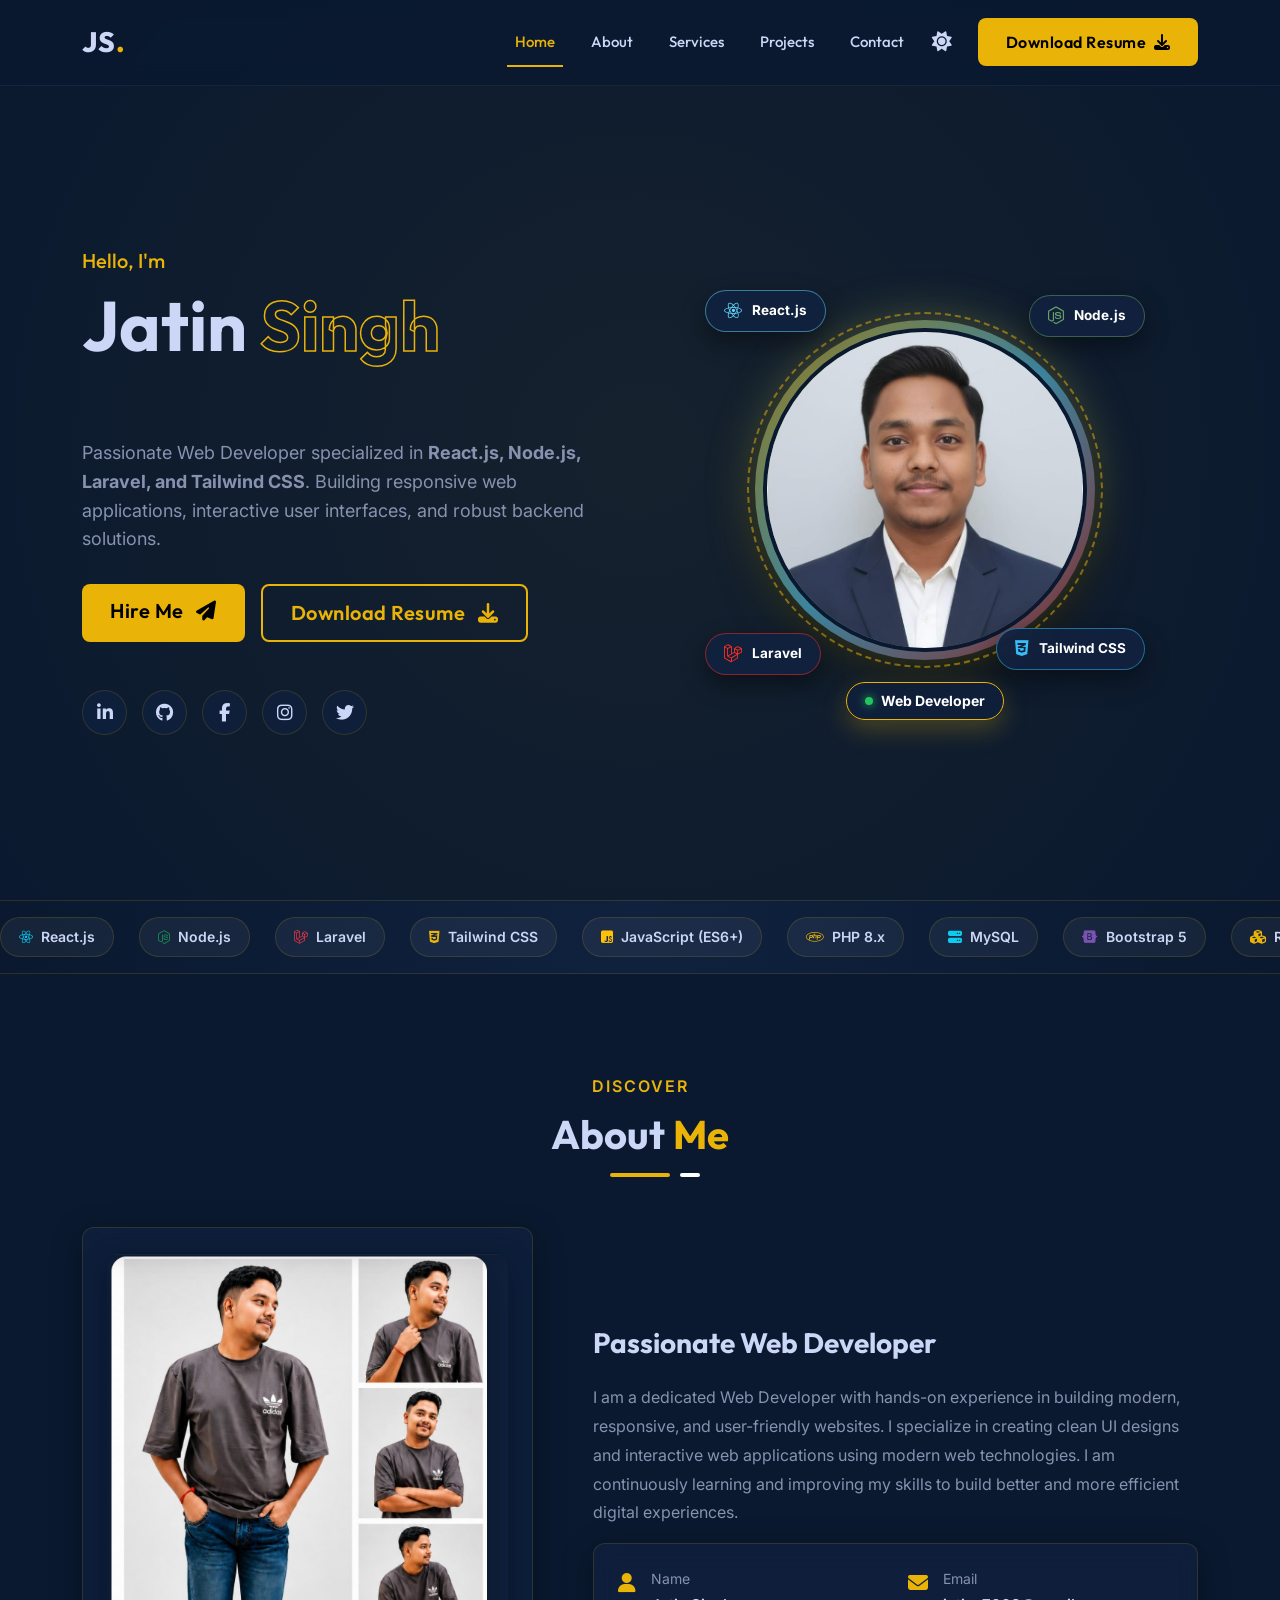
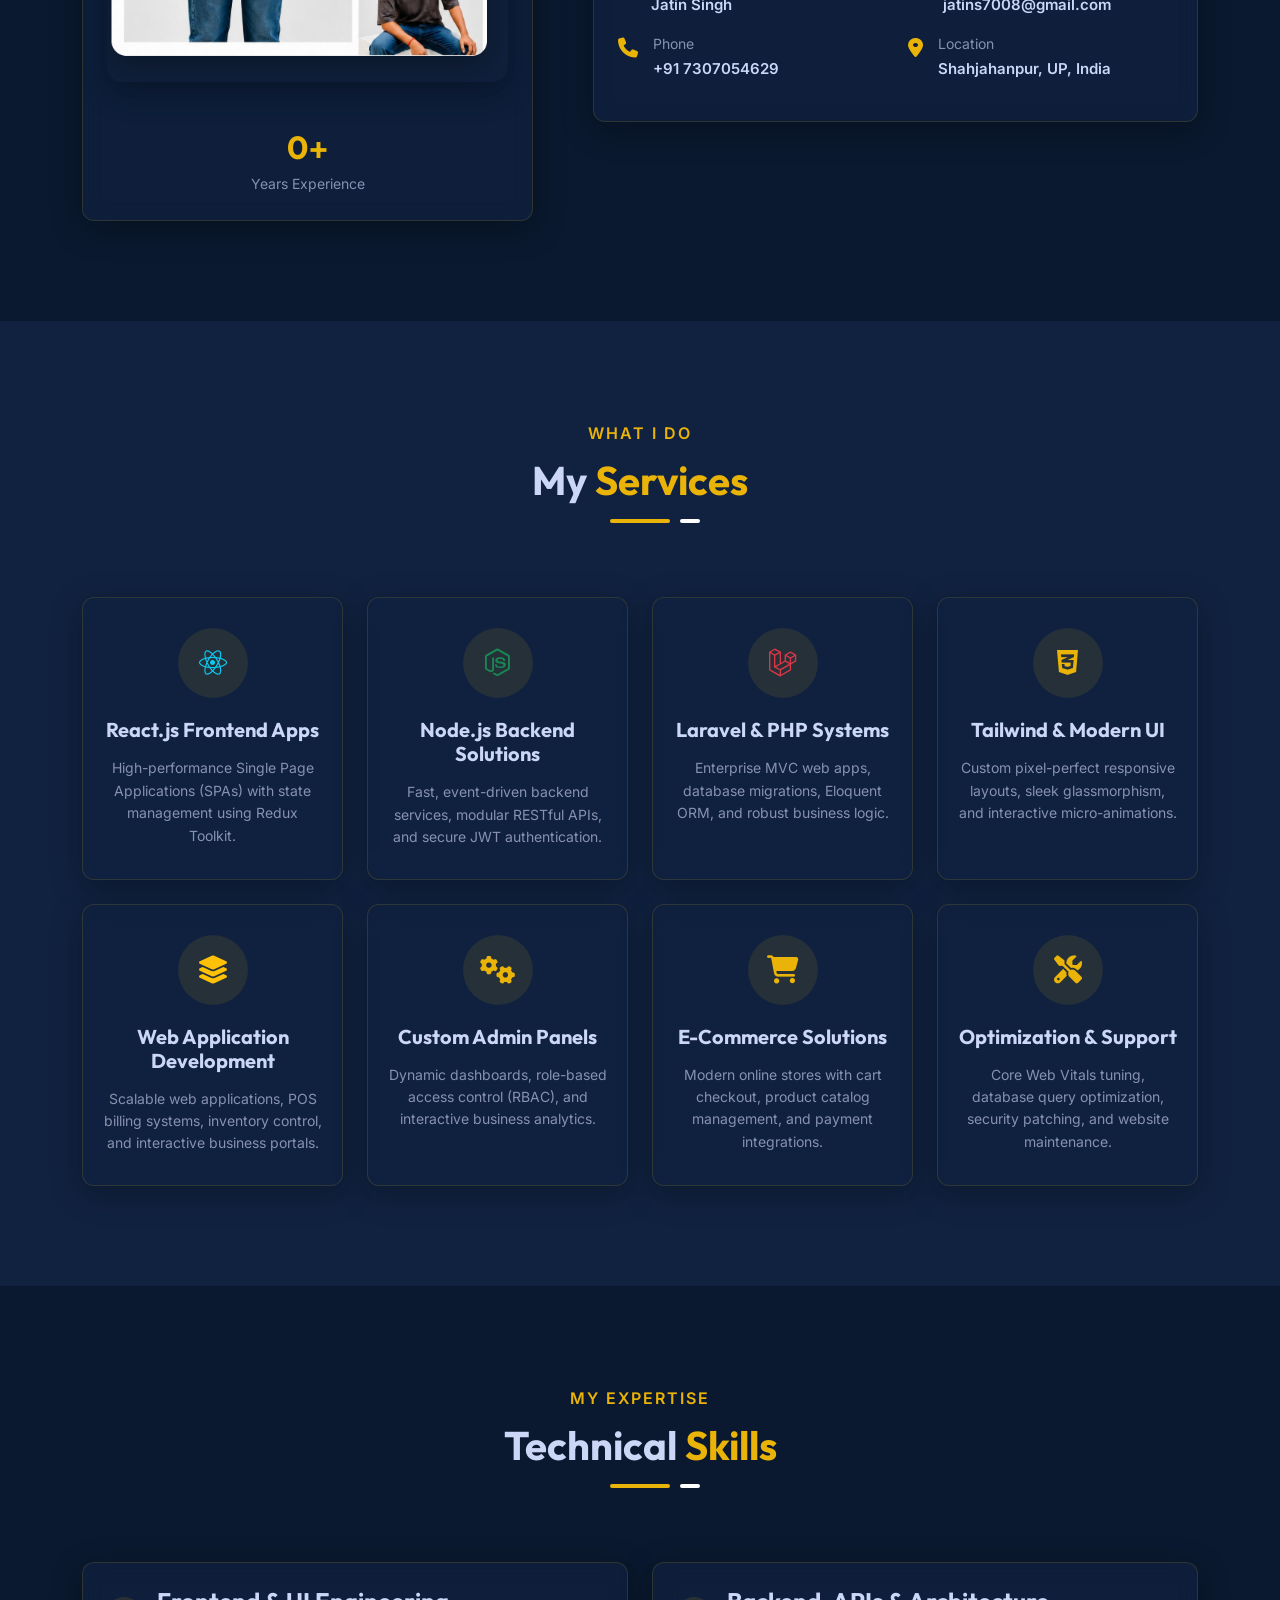
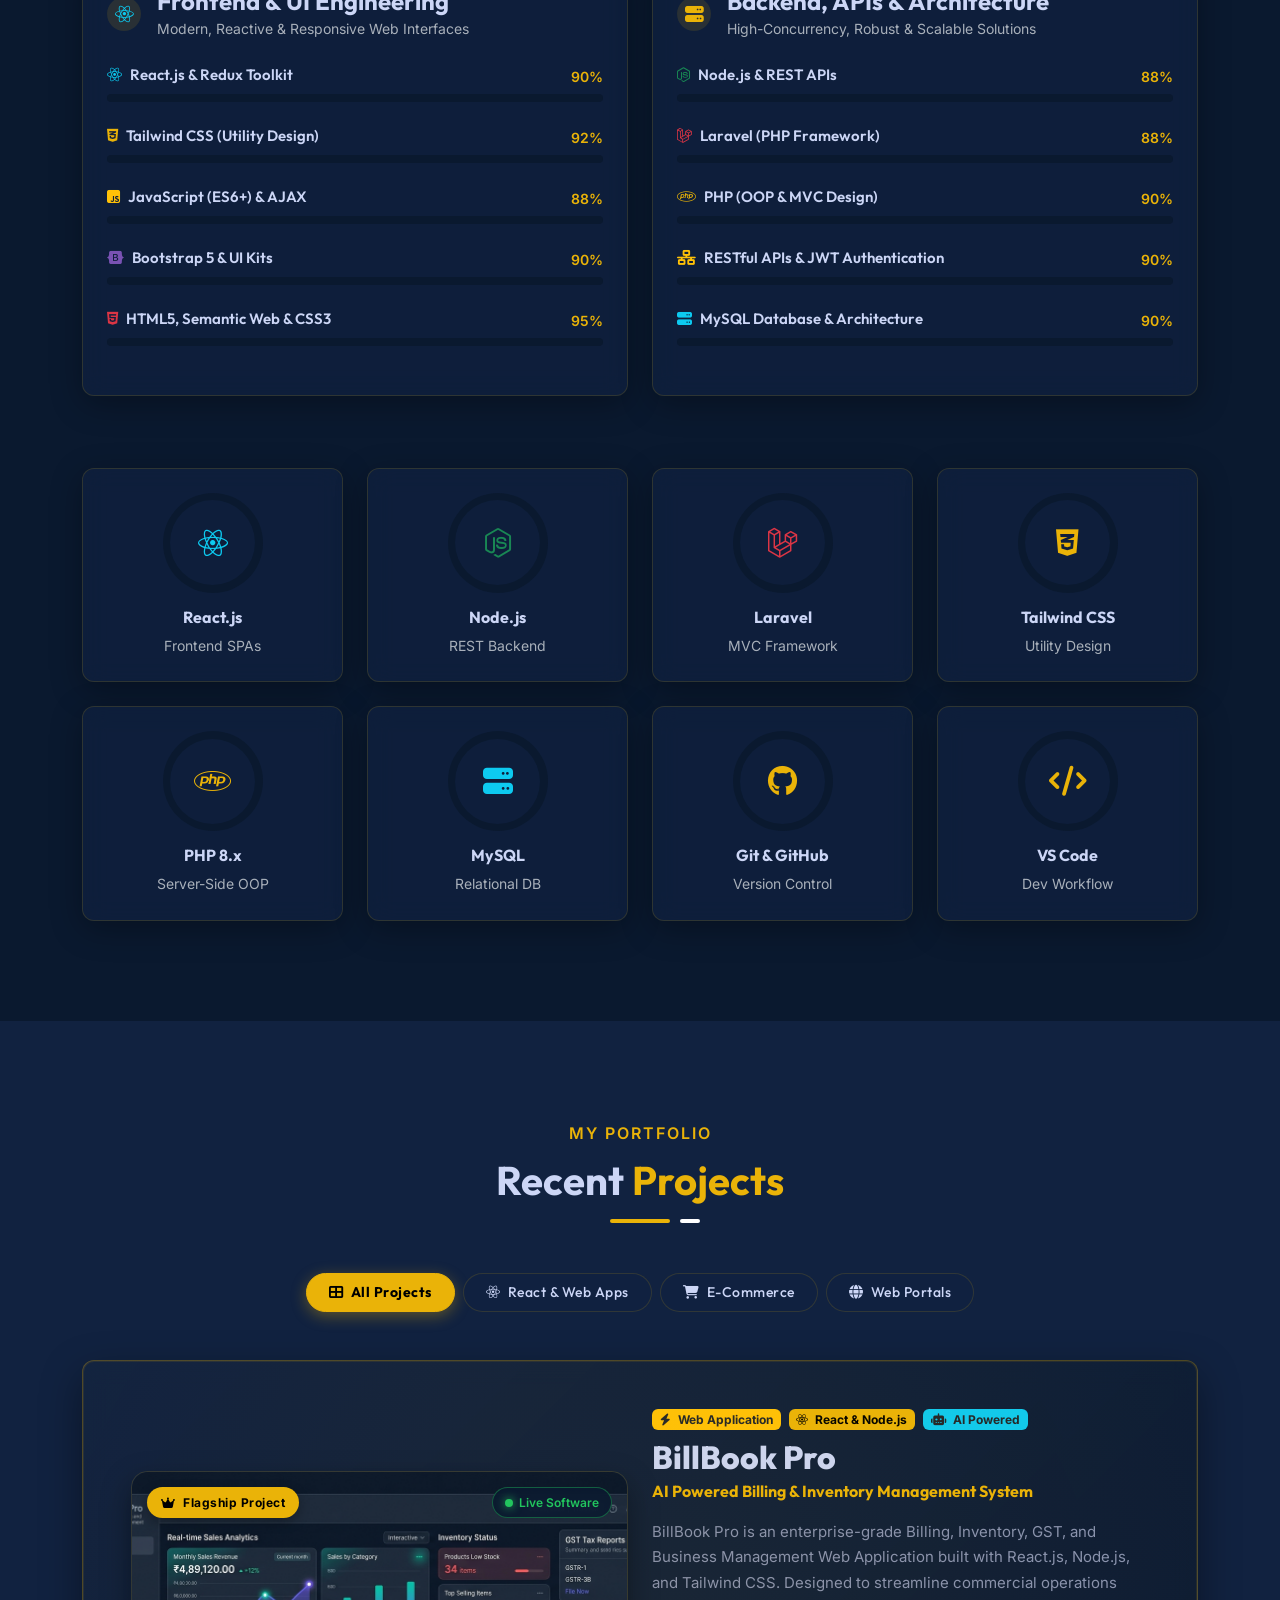
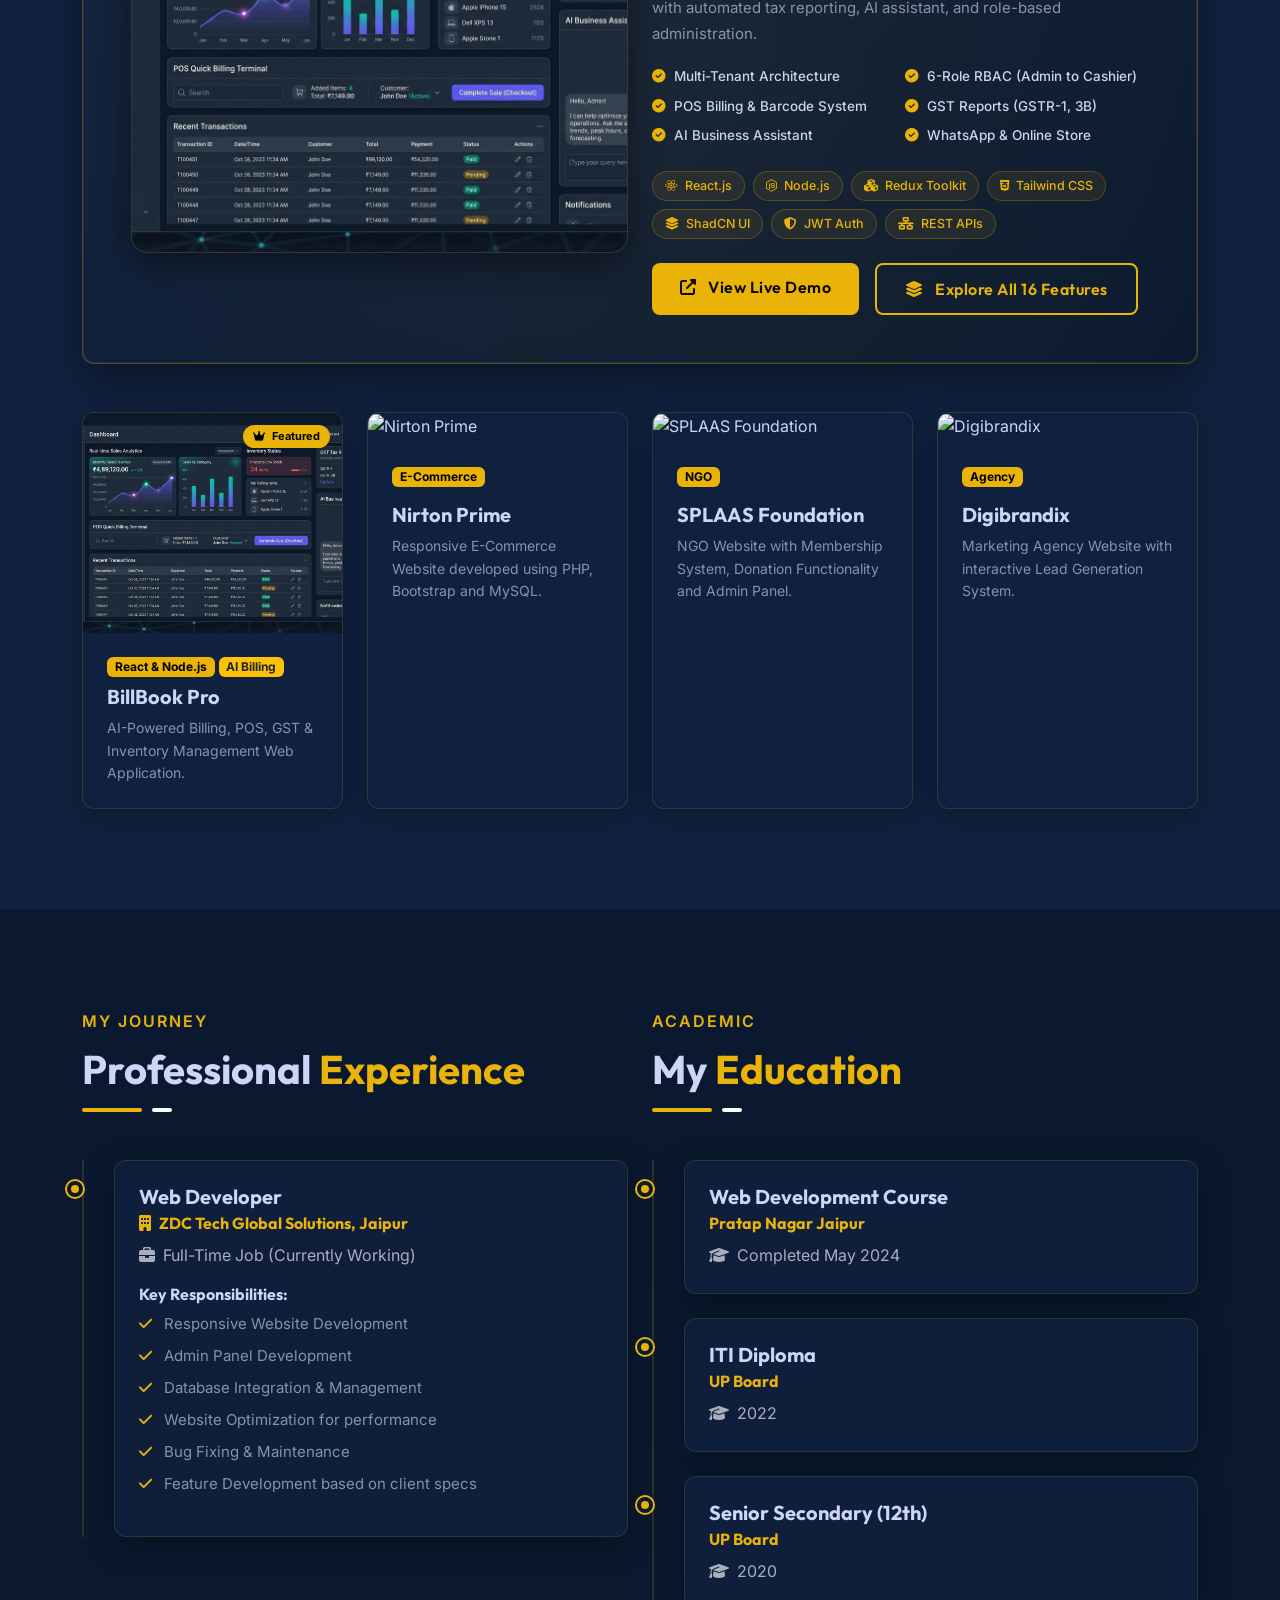
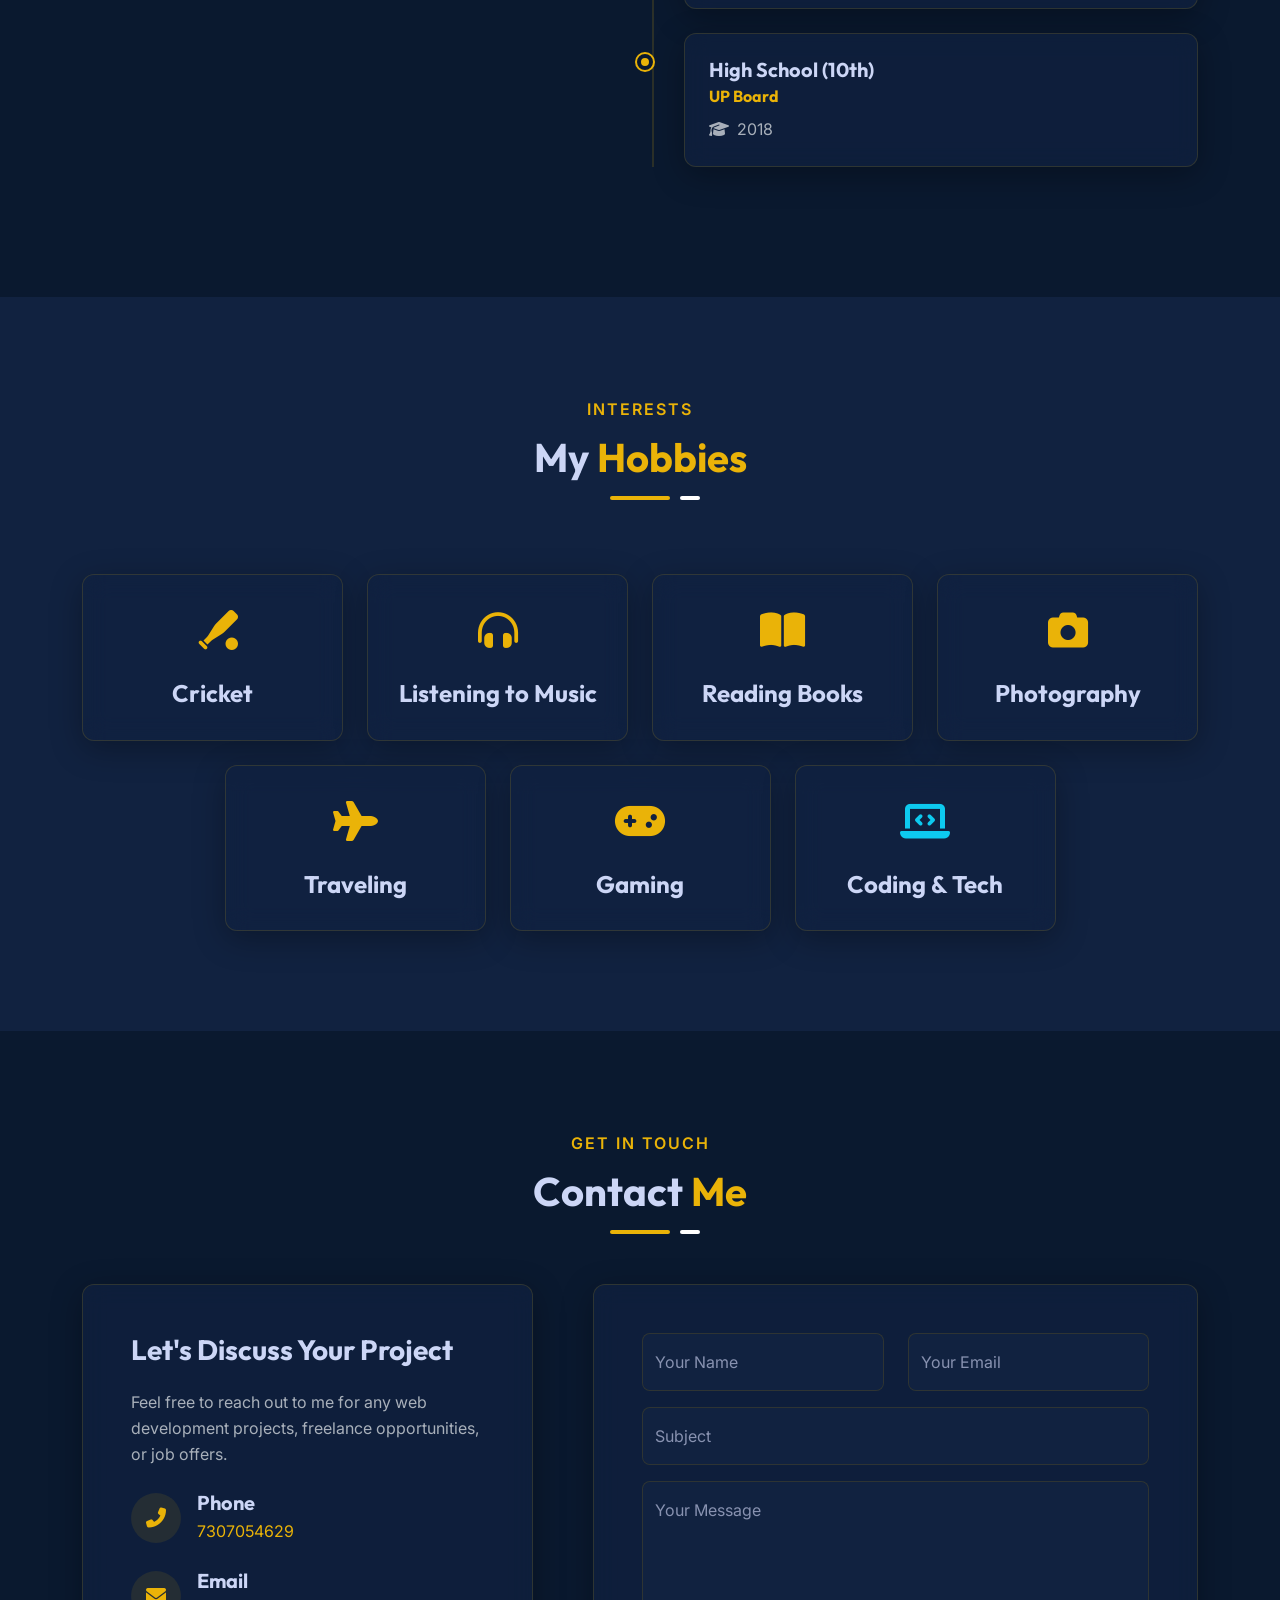
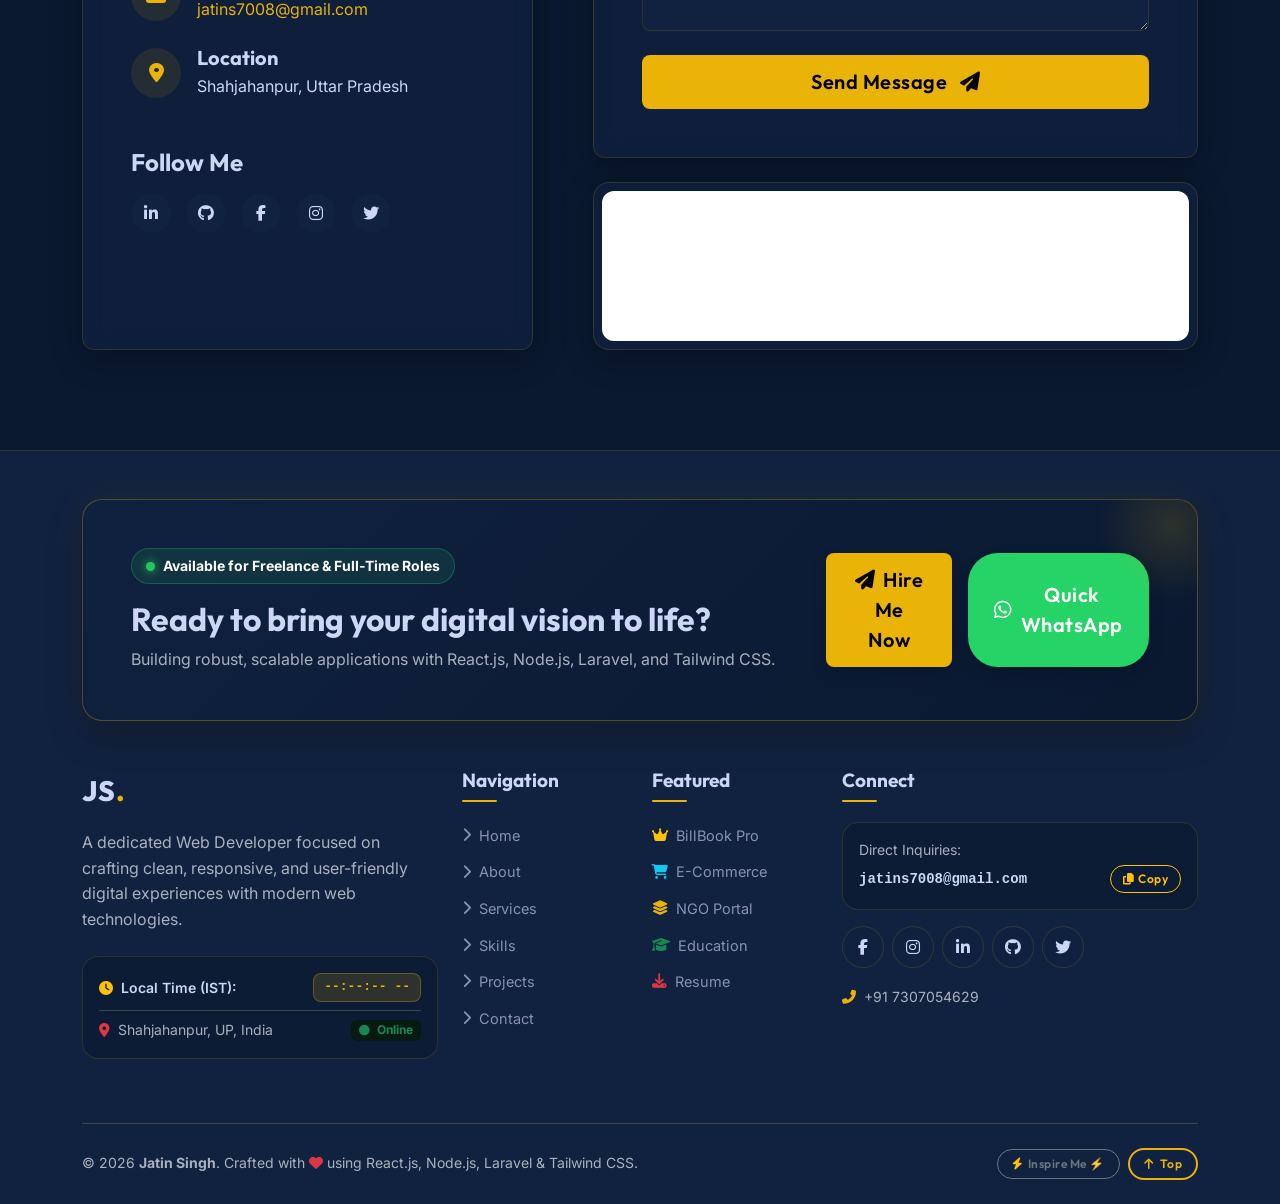
==== commit 10b37b67: "Update index.html" ====
--- a/index.html
+++ b/index.html
@@ -176,7 +176,7 @@
             <div class="row align-items-center mt-5">
                 <div class="col-lg-5" data-aos="fade-right">
                     <div class="about-img-wrapper glass-card p-4">
-                        <img src="about_jatin.jpg"
+                        <img src="about_me.png"
                             alt="Jatin Singh - Web Developer" class="img-fluid rounded-4 mb-3 w-100">
                         <div class="row text-center mt-4 justify-content-center">
                             <div class="col-12">
--- a/style.css
+++ b/style.css
@@ -48,6 +48,9 @@
 html {
     scroll-behavior: smooth;
     scroll-padding-top: 80px;
+    overflow-x: hidden;
+    width: 100%;
+    max-width: 100vw;
 }
 
 body {
@@ -56,7 +59,15 @@
     color: var(--text-main);
     line-height: 1.6;
     overflow-x: hidden;
-    transition: var(--transition);
+    width: 100%;
+    max-width: 100vw;
+    position: relative;
+    transition: var(--transition);
+}
+
+img, iframe, video, object, svg {
+    max-width: 100%;
+    height: auto;
 }
 
 h1, h2, h3, h4, h5, h6 {
@@ -466,6 +477,9 @@
     display: flex;
     justify-content: center;
     align-items: center;
+    max-width: 440px;
+    width: 100%;
+    margin: 0 auto;
     min-height: 440px;
     padding: 20px;
 }
@@ -576,8 +590,8 @@
 
 /* React Badge (Top Left) */
 .badge-react {
-    top: 15px;
-    left: 5px;
+    top: 20px;
+    left: 0px;
     border-color: rgba(97, 218, 251, 0.5);
     animation-delay: 0s;
 }
@@ -587,7 +601,7 @@
 /* Node.js Badge (Top Right) */
 .badge-node {
     top: 25px;
-    right: 5px;
+    right: 0px;
     border-color: rgba(104, 160, 99, 0.5);
     animation-delay: 1.2s;
 }
@@ -596,8 +610,8 @@
 
 /* Laravel Badge (Bottom Left) */
 .badge-laravel {
-    bottom: 30px;
-    left: 10px;
+    bottom: 35px;
+    left: 0px;
     border-color: rgba(255, 45, 32, 0.5);
     animation-delay: 2.4s;
 }
@@ -607,7 +621,7 @@
 /* Tailwind CSS Badge (Bottom Right) */
 .badge-tailwind {
     bottom: 40px;
-    right: 10px;
+    right: 0px;
     border-color: rgba(56, 189, 248, 0.5);
     animation-delay: 3.2s;
 }
@@ -1399,18 +1413,120 @@
 }
 
 /* =========================================
-   Footer
+   Map Container
+   ========================================= */
+.map-container {
+    width: 100%;
+    overflow: hidden;
+    border-radius: 16px;
+    border: 1px solid var(--glass-border);
+}
+
+.map-container iframe {
+    width: 100% !important;
+    display: block;
+    border-radius: 12px;
+}
+
+/* =========================================
+   Interactive Modern Footer
    ========================================= */
 .footer {
     background-color: var(--bg-alt);
     border-top: 1px solid var(--glass-border);
-}
-
+    position: relative;
+    overflow: hidden;
+}
+
+[data-bs-theme="light"] .footer {
+    background-color: #f1f5f9;
+}
+
+/* Top Action Banner Card */
+.footer-cta-card {
+    background: linear-gradient(135deg, rgba(17, 34, 64, 0.95), rgba(10, 25, 47, 0.95));
+    border: 1px solid rgba(234, 179, 8, 0.3);
+    border-radius: 20px;
+    box-shadow: 0 15px 35px rgba(0, 0, 0, 0.3), 0 0 40px rgba(234, 179, 8, 0.08);
+    position: relative;
+    overflow: hidden;
+}
+
+[data-bs-theme="light"] .footer-cta-card {
+    background: linear-gradient(135deg, #ffffff, #f8fafc);
+    border: 1px solid rgba(234, 179, 8, 0.4);
+    box-shadow: 0 15px 35px rgba(0, 0, 0, 0.06);
+}
+
+.footer-cta-card::before {
+    content: '';
+    position: absolute;
+    top: -50px;
+    right: -50px;
+    width: 150px;
+    height: 150px;
+    background: radial-gradient(circle, rgba(234, 179, 8, 0.15) 0%, transparent 70%);
+    border-radius: 50%;
+    pointer-events: none;
+}
+
+.status-indicator-badge {
+    background: rgba(34, 197, 94, 0.12);
+    border: 1px solid rgba(34, 197, 94, 0.3);
+    padding: 6px 14px;
+    border-radius: 20px;
+    gap: 8px;
+}
+
+.pulse-status-dot {
+    width: 9px;
+    height: 9px;
+    background-color: #22c55e;
+    border-radius: 50%;
+    display: inline-block;
+    box-shadow: 0 0 10px #22c55e;
+    animation: pulseDot 2s infinite;
+}
+
+@keyframes pulseDot {
+    0% { transform: scale(0.95); box-shadow: 0 0 0 0 rgba(34, 197, 94, 0.7); }
+    70% { transform: scale(1.1); box-shadow: 0 0 0 8px rgba(34, 197, 94, 0); }
+    100% { transform: scale(0.95); box-shadow: 0 0 0 0 rgba(34, 197, 94, 0); }
+}
+
+.footer-cta-heading {
+    font-size: clamp(1.4rem, 3vw, 2rem);
+    color: var(--text-main);
+}
+
+.btn-whatsapp-interactive {
+    background-color: #25d366;
+    color: #fff !important;
+    font-weight: 600;
+    border: none;
+    border-radius: 30px;
+    padding: 12px 26px;
+    transition: var(--transition);
+    display: inline-flex;
+    align-items: center;
+    justify-content: center;
+}
+
+.btn-whatsapp-interactive:hover {
+    background-color: #1eb956;
+    transform: translateY(-3px);
+    box-shadow: 0 10px 25px rgba(37, 211, 102, 0.4);
+    color: #fff !important;
+}
+
+/* Footer Section Titles */
 .footer-title {
-    font-size: 20px;
+    font-size: 19px;
+    font-weight: 700;
     margin-bottom: 20px;
     position: relative;
     padding-bottom: 10px;
+    color: var(--text-main);
 }
 
 .footer-title::after {
@@ -1418,109 +1534,549 @@
     position: absolute;
     left: 0;
     bottom: 0;
-    width: 40px;
-    height: 2px;
+    width: 35px;
+    height: 2.5px;
     background-color: var(--primary-color);
+    border-radius: 2px;
 }
 
 .footer-links {
     list-style: none;
     padding: 0;
+    margin: 0;
 }
 
 .footer-links li {
-    margin-bottom: 12px;
+    margin-bottom: 11px;
 }
 
 .footer-links a {
     color: var(--text-muted);
-    transition: var(--transition);
+    font-size: 14.5px;
+    display: inline-flex;
+    align-items: center;
+    transition: all 0.25s ease;
 }
 
 .footer-links a:hover {
     color: var(--primary-color);
-    padding-left: 5px;
+    transform: translateX(4px);
+    padding-left: 2px;
+}
+
+/* Live Clock & Location Widget */
+.footer-live-widget {
+    background: rgba(10, 25, 47, 0.6);
+    border: 1px solid var(--glass-border);
+    backdrop-filter: blur(8px);
+}
+
+[data-bs-theme="light"] .footer-live-widget {
+    background: rgba(255, 255, 255, 0.8);
+}
+
+.live-clock-badge {
+    background: rgba(234, 179, 8, 0.15);
+    color: var(--primary-color);
+    padding: 3px 10px;
+    border-radius: 8px;
+    font-weight: 700;
+    font-size: 13px;
+    border: 1px solid rgba(234, 179, 8, 0.3);
+}
+
+/* Interactive One-Click Email Copy */
+.interactive-email-box {
+    background: rgba(10, 25, 47, 0.6);
+    border: 1px solid var(--glass-border);
+    backdrop-filter: blur(8px);
+    transition: var(--transition);
+}
+
+[data-bs-theme="light"] .interactive-email-box {
+    background: rgba(255, 255, 255, 0.8);
+}
+
+.interactive-email-box:hover {
+    border-color: var(--primary-color);
+}
+
+.email-text {
+    color: var(--text-main);
+}
+
+.copy-btn {
+    border-radius: 20px;
+    font-size: 12px;
+    padding: 4px 12px;
+    font-weight: 600;
+    transition: all 0.2s ease;
+}
+
+.copy-btn.copied {
+    background-color: #22c55e !important;
+    border-color: #22c55e !important;
+    color: #fff !important;
+}
+
+/* Interactive Glowing Social Media Dock */
+.footer-social-dock {
+    margin-top: 15px;
+}
+
+.footer-social-btn {
+    width: 42px;
+    height: 42px;
+    border-radius: 50%;
+    background: var(--glass-bg);
+    border: 1px solid var(--glass-border);
+    color: var(--text-main);
+    display: inline-flex;
+    align-items: center;
+    justify-content: center;
+    font-size: 16px;
+    transition: all 0.3s cubic-bezier(0.175, 0.885, 0.32, 1.275);
+    text-decoration: none;
+}
+
+.footer-social-btn:hover {
+    transform: translateY(-5px) scale(1.12);
+}
+
+.footer-social-btn.fb-btn:hover {
+    background: #1877f2;
+    border-color: #1877f2;
+    color: #fff !important;
+    box-shadow: 0 8px 20px rgba(24, 119, 242, 0.45);
+}
+
+.footer-social-btn.insta-btn:hover {
+    background: radial-gradient(circle at 30% 107%, #fdf497 0%, #fdf497 5%, #fd5949 45%, #d6249f 60%, #285aeb 90%);
+    border-color: transparent;
+    color: #fff !important;
+    box-shadow: 0 8px 20px rgba(220, 39, 67, 0.45);
+}
+
+.footer-social-btn.linkedin-btn:hover {
+    background: #0a66c2;
+    border-color: #0a66c2;
+    color: #fff !important;
+    box-shadow: 0 8px 20px rgba(10, 102, 194, 0.45);
+}
+
+.footer-social-btn.github-btn:hover {
+    background: #24292e;
+    border-color: #6e5494;
+    color: #fff !important;
+    box-shadow: 0 8px 20px rgba(110, 84, 148, 0.45);
+}
+
+.footer-social-btn.twitter-btn:hover {
+    background: #1da1f2;
+    border-color: #1da1f2;
+    color: #fff !important;
+    box-shadow: 0 8px 20px rgba(29, 161, 242, 0.45);
+}
+
+.hover-phone {
+    transition: var(--transition);
+}
+
+.hover-phone:hover {
+    color: var(--primary-color) !important;
+}
+
+/* Easter Egg Spark Button */
+.easter-egg-btn {
+    border-radius: 20px;
+    font-size: 12px;
+    padding: 5px 14px;
+    transition: all 0.3s ease;
+}
+
+.easter-egg-btn:hover {
+    transform: scale(1.05);
+    background-color: rgba(234, 179, 8, 0.15);
+    border-color: var(--primary-color);
+    color: var(--primary-color);
+}
+
+.back-to-top-footer {
+    border-radius: 20px;
+    font-size: 12px;
+    padding: 5px 14px;
+    transition: all 0.3s ease;
+}
+
+.back-to-top-footer:hover {
+    background: var(--primary-color);
+    color: #000 !important;
+    transform: translateY(-2px);
 }
 
 /* =========================================
-   Responsive Adjustments
+   Responsive Master Rules (All Viewports)
    ========================================= */
+
+/* Large screens & Laptops (up to 1199.98px) */
+@media (max-width: 1199.98px) {
+    .hero-content .name {
+        font-size: 48px;
+    }
+    .hero-avatar-wrapper {
+        width: 300px;
+        height: 300px;
+    }
+}
+
+/* Tablets & Small Laptops (up to 991.98px) */
 @media (max-width: 991.98px) {
     .section-padding {
         padding: 70px 0;
     }
     
+    /* Navbar Collapse Styling */
+    .navbar-toggler {
+        border: 1px solid var(--glass-border);
+        color: var(--primary-color);
+        padding: 6px 12px;
+        border-radius: 10px;
+        background: rgba(17, 34, 64, 0.6);
+        transition: var(--transition);
+    }
+    
+    .navbar-toggler:focus {
+        box-shadow: 0 0 0 3px rgba(234, 179, 8, 0.3);
+    }
+
+    .navbar-collapse {
+        background: rgba(17, 34, 64, 0.98);
+        backdrop-filter: blur(20px);
+        -webkit-backdrop-filter: blur(20px);
+        padding: 22px 18px;
+        border-radius: 16px;
+        margin-top: 15px;
+        border: 1px solid var(--glass-border);
+        box-shadow: 0 20px 40px rgba(0, 0, 0, 0.5);
+    }
+
+    [data-bs-theme="light"] .navbar-collapse {
+        background: rgba(255, 255, 255, 0.98);
+        box-shadow: 0 20px 40px rgba(0, 0, 0, 0.12);
+    }
+
+    .navbar-nav {
+        gap: 6px;
+        text-align: center;
+    }
+
+    .navbar-nav .nav-link {
+        padding: 10px 16px;
+        border-radius: 8px;
+        margin: 2px 0;
+        display: block;
+        font-size: 16px;
+    }
+
+    .navbar-nav .nav-link::after {
+        display: none;
+    }
+
+    .navbar-nav .nav-link:hover,
+    .navbar-nav .nav-link.active {
+        background: rgba(234, 179, 8, 0.12);
+    }
+
+    .btn-download {
+        width: 100%;
+        justify-content: center;
+        margin-top: 10px;
+    }
+
+    /* Hero Section Responsive */
     .hero-section {
         text-align: center;
         padding-top: 120px;
+        padding-bottom: 50px;
     }
     
+    .hero-content {
+        margin-bottom: 35px;
+    }
+
+    .hero-cta {
+        justify-content: center;
+    }
+
     .social-icons {
         justify-content: center;
     }
-    
+
     .hero-image-container {
-        margin-bottom: 50px;
-        min-height: 380px;
+        max-width: 360px;
+        min-height: 360px;
+        margin: 0 auto 30px auto;
+        padding: 10px;
     }
 
     .hero-avatar-wrapper {
-        width: 300px;
-        height: 300px;
-    }
-    
-    .navbar-collapse {
-        background: var(--bg-alt);
-        padding: 20px;
-        border-radius: 12px;
-        margin-top: 15px;
-        border: 1px solid var(--glass-border);
-    }
-    
-    .nav-link::after {
-        display: none;
-    }
-}
-
+        width: 270px;
+        height: 270px;
+    }
+
+    .floating-tech-badge {
+        padding: 7px 14px;
+        font-size: 12px;
+        gap: 8px;
+    }
+
+    .badge-react { top: 10px; left: 0px; }
+    .badge-node { top: 15px; right: 0px; }
+    .badge-laravel { bottom: 25px; left: 0px; }
+    .badge-tailwind { bottom: 30px; right: 0px; }
+
+    /* About Section */
+    .about-img-wrapper {
+        max-width: 450px;
+        margin: 0 auto 30px auto;
+    }
+
+    /* Featured Project */
+    .featured-project-card {
+        padding: 25px !important;
+    }
+}
+
+/* Phablets & Large Phones (up to 767.98px) */
 @media (max-width: 767.98px) {
     .section-title h2 {
-        font-size: 32px;
+        font-size: clamp(26px, 6vw, 34px);
     }
     
     .hero-content .name {
-        font-size: 38px;
+        font-size: clamp(32px, 8vw, 42px);
+    }
+
+    .hero-content .title {
+        font-size: clamp(18px, 4.5vw, 24px);
+    }
+
+    .hero-image-container {
+        max-width: 330px;
+        min-height: 330px;
     }
 
     .hero-avatar-wrapper {
-        width: 260px;
-        height: 260px;
+        width: 240px;
+        height: 240px;
     }
 
     .floating-tech-badge {
         padding: 6px 12px;
-        font-size: 11.5px;
+        font-size: 11px;
     }
 
     .floating-tech-badge i {
         font-size: 15px;
     }
 
-    .badge-react { top: -5px; left: -10px; }
-    .badge-node { top: 0px; right: -10px; }
-    .badge-laravel { bottom: 10px; left: -10px; }
-    .badge-tailwind { bottom: 15px; right: -10px; }
+    .badge-react { top: 5px; left: 0px; }
+    .badge-node { top: 10px; right: 0px; }
+    .badge-laravel { bottom: 20px; left: 0px; }
+    .badge-tailwind { bottom: 25px; right: 0px; }
 
     .hero-exp-card {
         padding: 5px 14px;
         font-size: 12px;
         bottom: -15px;
     }
-    
+
     .experience-badge {
         padding: 10px 15px;
     }
-    
+
     .experience-badge .years {
         font-size: 24px;
     }
-}
+
+    .contact-info,
+    .contact-form-wrapper {
+        padding: 24px !important;
+    }
+
+    .custom-modal-tabs .nav-link {
+        padding: 6px 14px;
+        font-size: 13px;
+    }
+}
+
+/* Mobile Phones (up to 575.98px) */
+@media (max-width: 575.98px) {
+    .section-padding {
+        padding: 55px 0;
+    }
+
+    .hero-section {
+        padding-top: 100px;
+        padding-bottom: 40px;
+    }
+
+    .hero-content .greeting {
+        font-size: 15px;
+    }
+
+    .hero-content .name {
+        font-size: clamp(28px, 9vw, 36px);
+        margin-bottom: 8px;
+    }
+
+    .hero-content .title {
+        font-size: 17px;
+    }
+
+    .hero-description {
+        font-size: 14.5px;
+    }
+
+    .hero-cta {
+        flex-direction: column;
+        width: 100%;
+        gap: 12px !important;
+    }
+
+    .hero-cta .btn {
+        width: 100%;
+        padding: 12px 20px;
+        font-size: 15px;
+    }
+
+    /* Avatar & Badges completely safe from overflow */
+    .hero-image-container {
+        max-width: 310px;
+        min-height: 310px;
+        padding: 5px;
+        margin-bottom: 25px;
+    }
+
+    .hero-avatar-wrapper {
+        width: 210px;
+        height: 210px;
+    }
+
+    .floating-tech-badge {
+        padding: 5px 10px;
+        font-size: 10.5px;
+        gap: 6px;
+        border-radius: 20px;
+    }
+
+    .floating-tech-badge i {
+        font-size: 13px;
+    }
+
+    .badge-react { top: 0px; left: 0px; }
+    .badge-node { top: 5px; right: 0px; }
+    .badge-laravel { bottom: 15px; left: 0px; }
+    .badge-tailwind { bottom: 20px; right: 0px; }
+
+    /* Skills cards */
+    .tech-stack-card {
+        padding: 14px 10px !important;
+    }
+
+    .circular-skill .circle {
+        width: 80px;
+        height: 80px;
+    }
+
+    .circular-skill .circle::before {
+        width: 68px;
+        height: 68px;
+    }
+
+    .circular-skill .circle i {
+        font-size: 24px;
+    }
+
+    .circular-skill h4 {
+        font-size: 14px;
+    }
+
+    /* Featured Project */
+    .featured-project-card {
+        padding: 16px !important;
+    }
+
+    .featured-title {
+        font-size: 21px;
+    }
+
+    .featured-subtitle {
+        font-size: 14px;
+    }
+
+    .highlight-item {
+        font-size: 13px;
+    }
+
+    .tech-pill {
+        font-size: 11.5px;
+        padding: 3px 9px;
+    }
+
+    /* Project Filter buttons */
+    .project-filter-btn {
+        padding: 6px 14px;
+        font-size: 12.5px;
+    }
+
+    /* Modal dialog */
+    .modal-dialog {
+        margin: 10px;
+    }
+
+    /* Footer adjustments */
+    .footer-cta-card {
+        padding: 22px 16px !important;
+    }
+
+    .footer-cta-heading {
+        font-size: 1.3rem;
+    }
+
+    .btn-whatsapp-interactive {
+        width: 100%;
+    }
+}
+
+/* Extra Small Devices (Galaxy Fold, iPhone SE - up to 380px) */
+@media (max-width: 380px) {
+    .hero-image-container {
+        max-width: 280px;
+        min-height: 280px;
+    }
+
+    .hero-avatar-wrapper {
+        width: 180px;
+        height: 180px;
+    }
+
+    .floating-tech-badge {
+        padding: 4px 8px;
+        font-size: 9.5px;
+        gap: 4px;
+    }
+
+    .floating-tech-badge i {
+        font-size: 11px;
+    }
+
+    .badge-react { top: 0px; left: -2px; }
+    .badge-node { top: 4px; right: -2px; }
+    .badge-laravel { bottom: 12px; left: -2px; }
+    .badge-tailwind { bottom: 16px; right: -2px; }
+
+    .hero-content .name {
+        font-size: 26px;
+    }
+}
